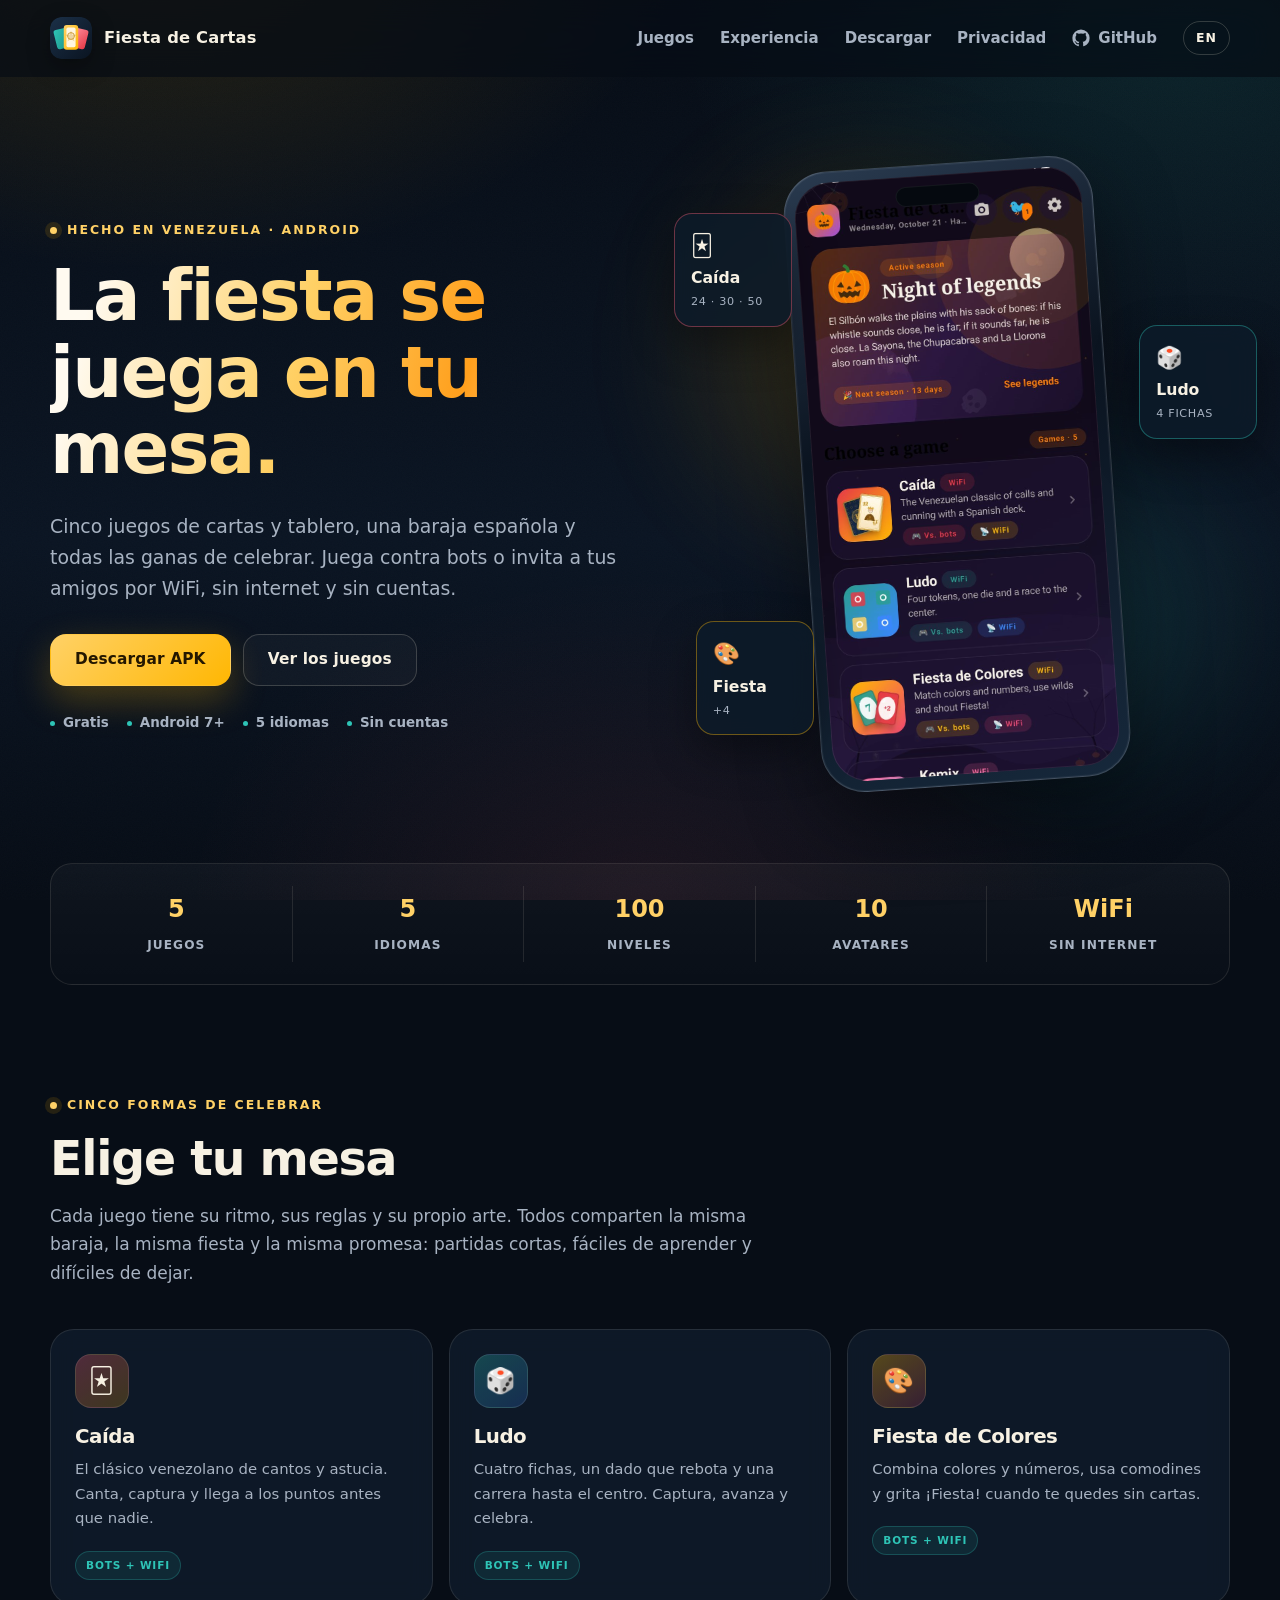
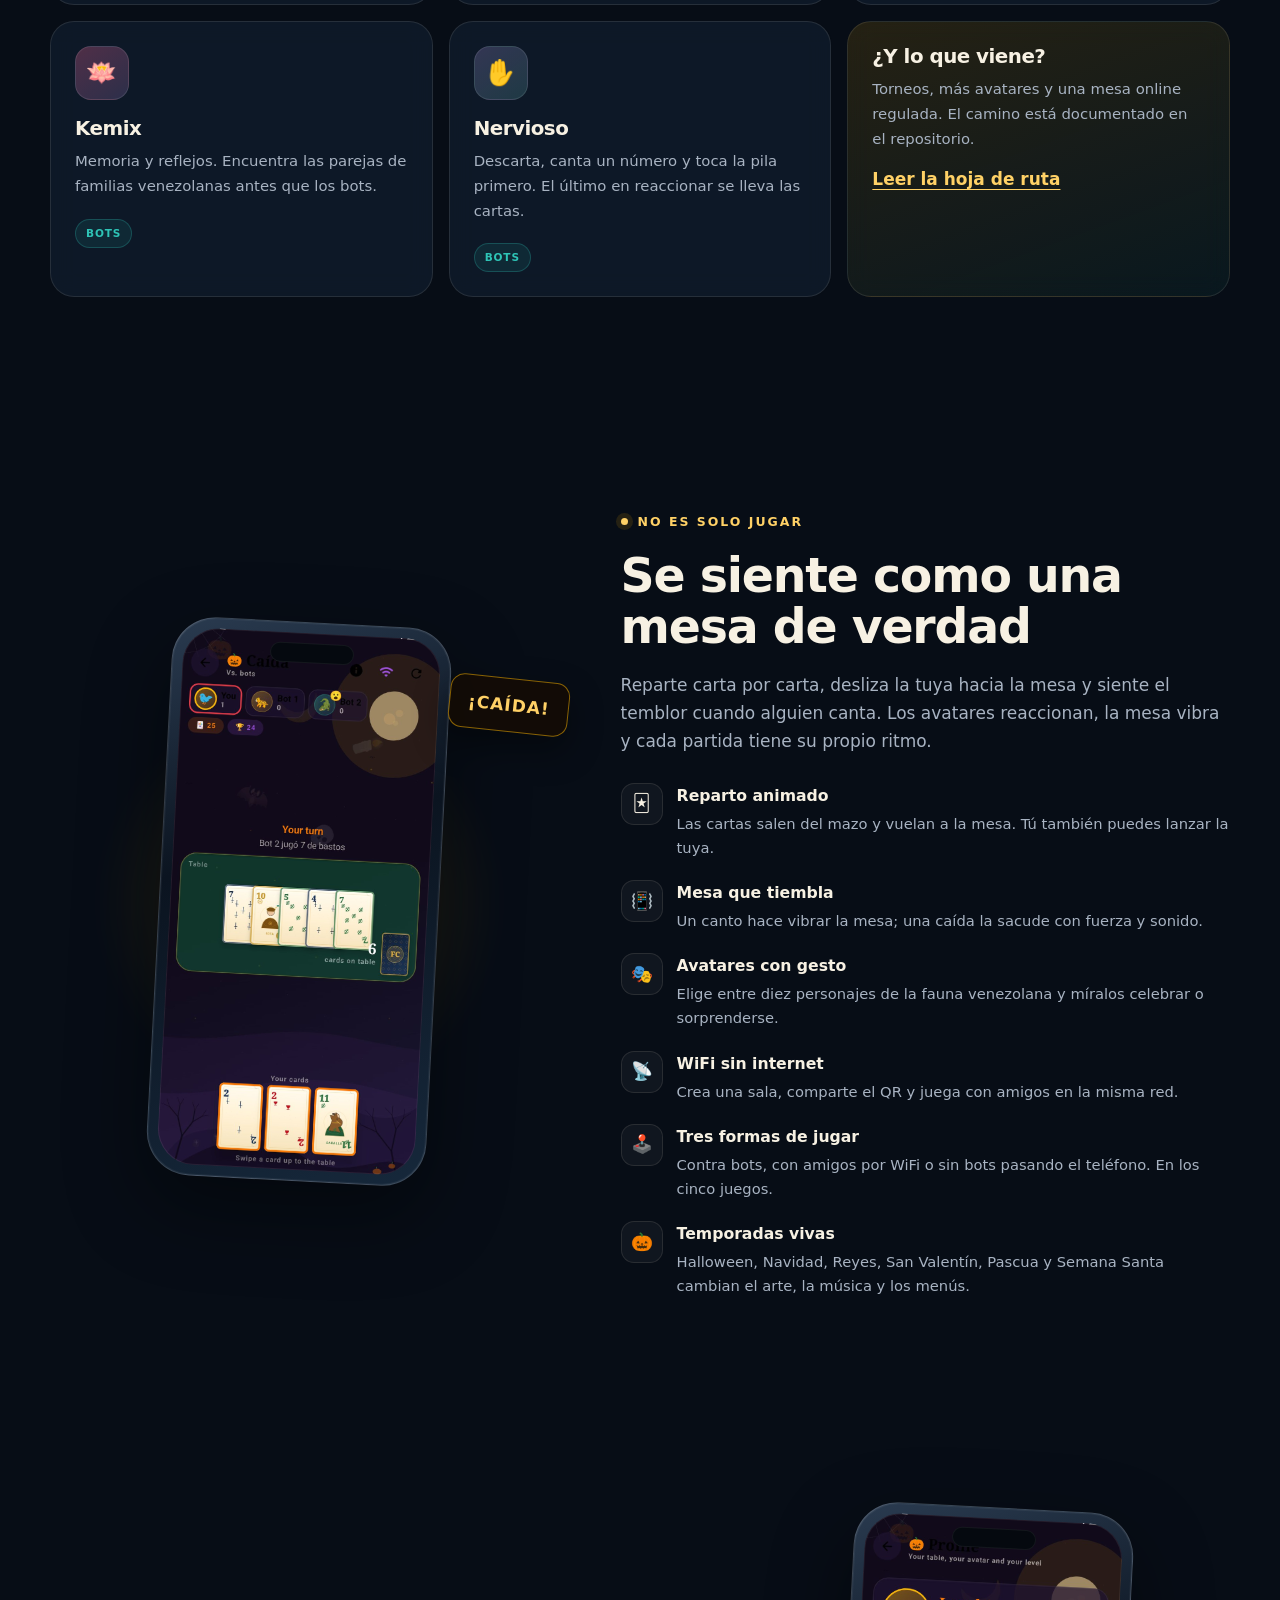
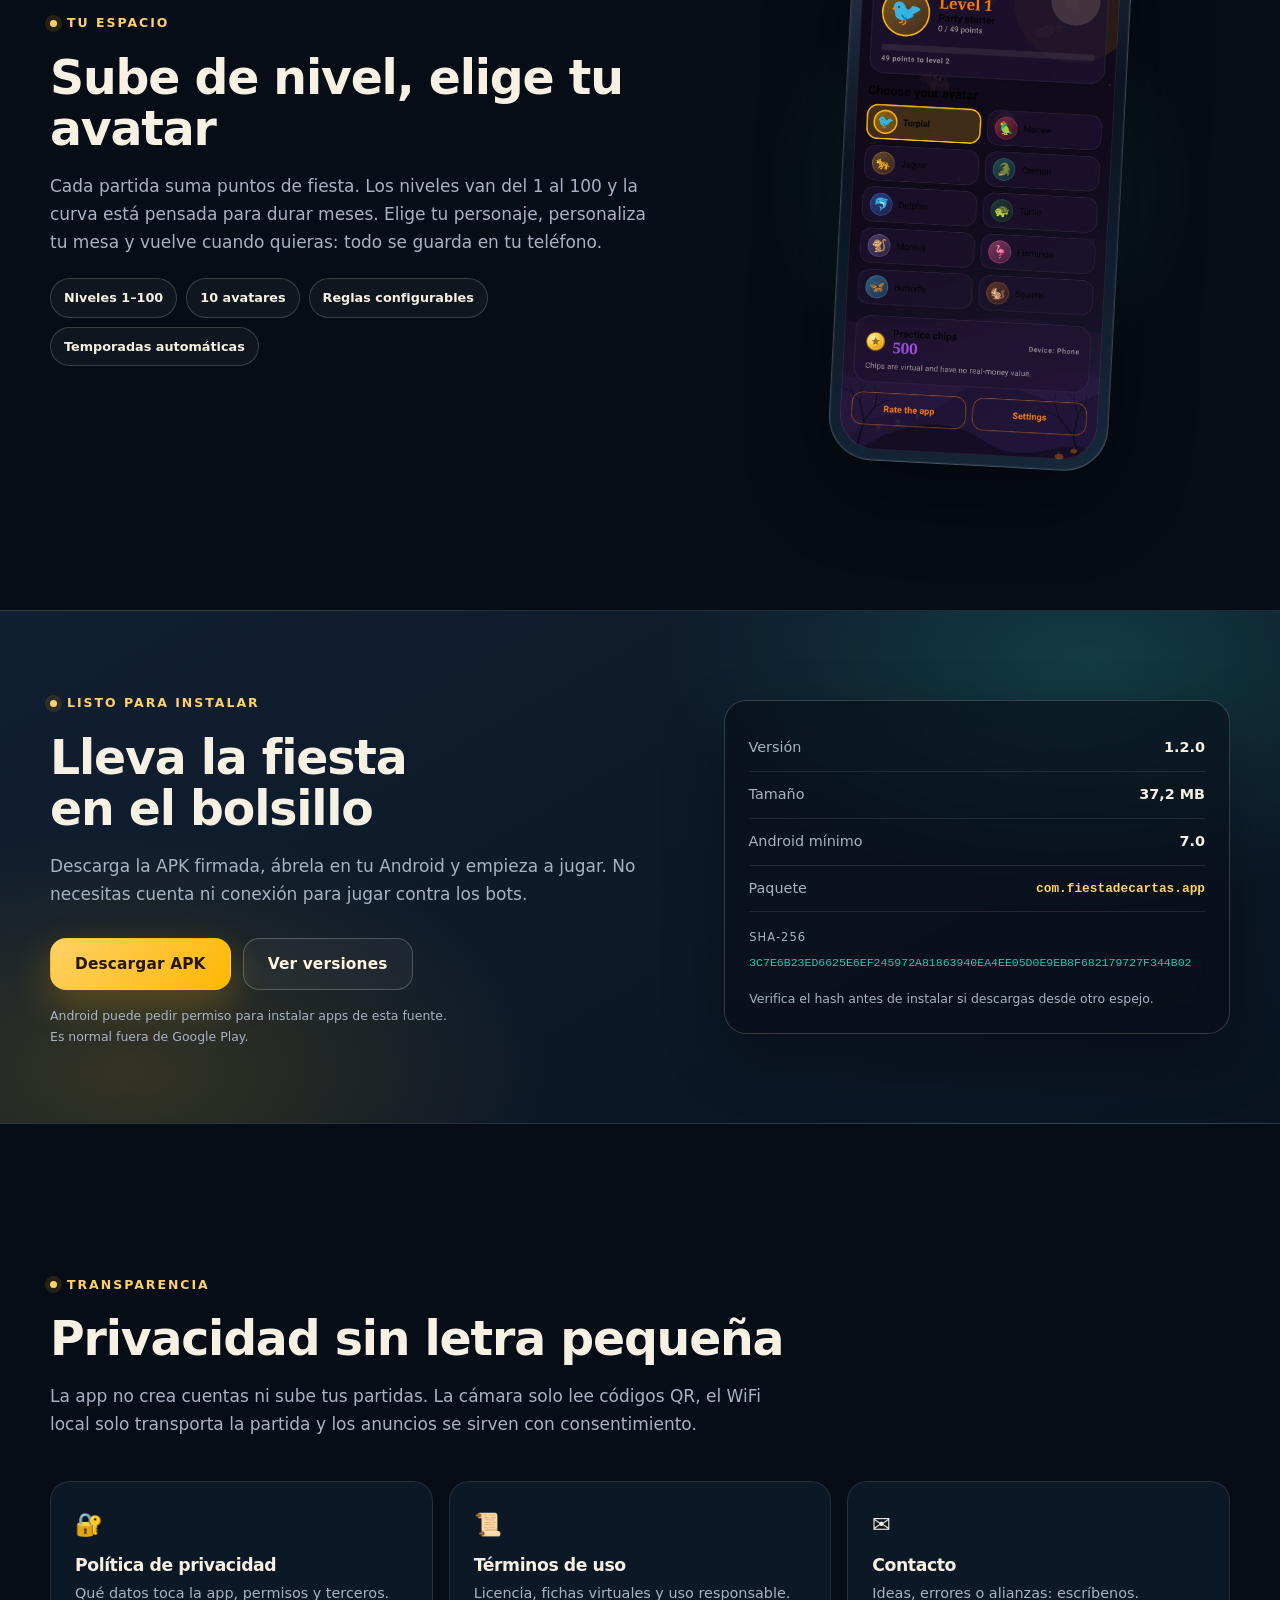
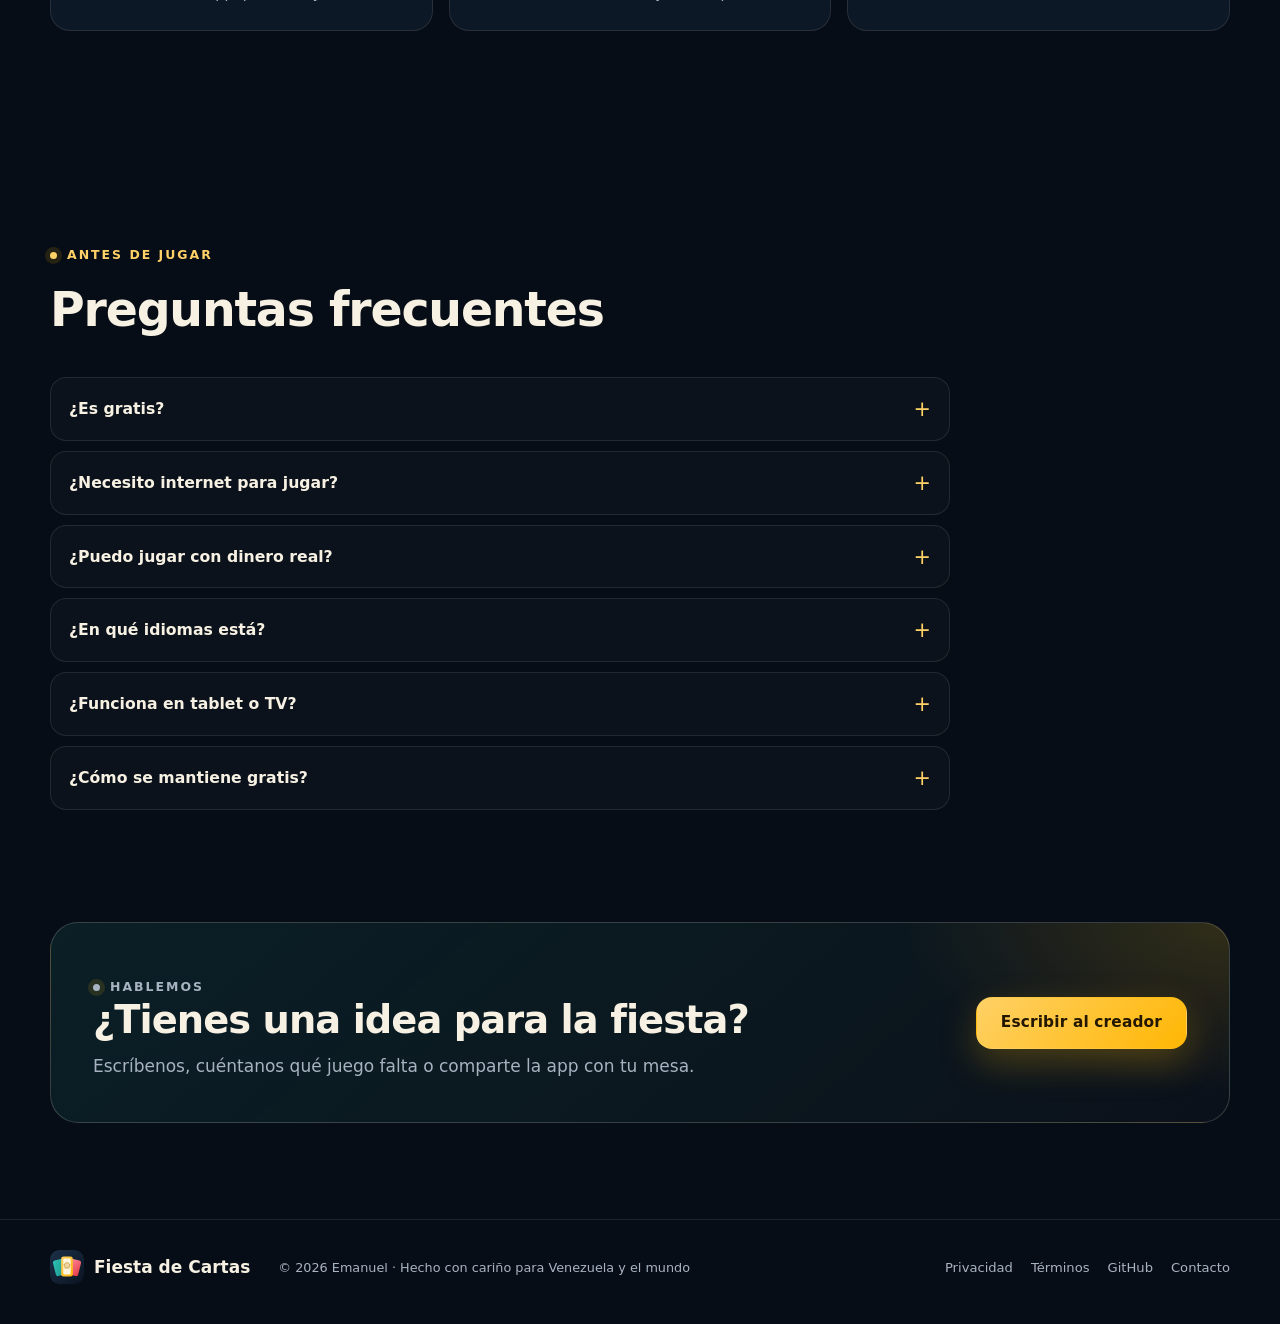
==== site/index.html @ d7dd7d2c "fix: load every sound effect and finalize 1.2.0 hash" ====
<!DOCTYPE html>
<html lang="es">
<head>
  <meta charset="utf-8" />
  <meta name="viewport" content="width=device-width, initial-scale=1" />
  <title>Fiesta de Cartas — Juegos de cartas venezolanos para Android</title>
  <meta name="description" content="Caída, Ludo, Fiesta de Colores, Kemix y Nervioso. Una app Android gratuita con baraja española, 5 idiomas, multijugador por WiFi y temporadas venezolanas." />
  <meta name="theme-color" content="#070d16" />
  <link rel="canonical" href="https://emanuelindustri-source.github.io/fiesta-de-cartas/" />
  <link rel="icon" href="./assets/favicon.svg" type="image/svg+xml" />
  <link rel="apple-touch-icon" href="./assets/apple-touch-icon.png" />
  <link rel="stylesheet" href="./styles.css" />
  <meta property="og:type" content="website" />
  <meta property="og:title" content="Fiesta de Cartas — la fiesta se juega en tu mesa" />
  <meta property="og:description" content="Cinco juegos, una baraja y todas las ganas de celebrar. Descarga la app Android gratis." />
  <meta property="og:url" content="https://emanuelindustri-source.github.io/fiesta-de-cartas/" />
  <meta property="og:image" content="https://emanuelindustri-source.github.io/fiesta-de-cartas/assets/og.png" />
  <meta name="twitter:card" content="summary_large_image" />
  <meta name="twitter:title" content="Fiesta de Cartas" />
  <meta name="twitter:description" content="Caída, Ludo, Fiesta de Colores, Kemix y Nervioso. Gratis para Android." />
  <meta name="twitter:image" content="https://emanuelindustri-source.github.io/fiesta-de-cartas/assets/og.png" />
  <script type="application/ld+json">
  {
    "@context": "https://schema.org",
    "@type": "SoftwareApplication",
    "name": "Fiesta de Cartas",
    "applicationCategory": "GameApplication",
    "operatingSystem": "Android 7.0+",
    "softwareVersion": "1.1.0",
    "inLanguage": ["es", "en", "pt", "it", "zh"],
    "description": "Juegos de cartas y tablero con baraja española, arte original y multijugador por WiFi local.",
    "offers": { "@type": "Offer", "price": "0", "priceCurrency": "USD" },
    "author": { "@type": "Person", "name": "Emanuel", "email": "emanuel.industri@gmail.com" },
    "downloadUrl": "https://github.com/emanuelindustri-source/fiesta-de-cartas/releases/latest/download/app-release.apk"
  }
  </script>
</head>
<body>
  <a class="skip-link" href="#main" data-i18n="skip">Saltar al contenido</a>

  <header class="site-header" id="top">
    <div class="wrap header-inner">
      <a class="brand" href="./" aria-label="Fiesta de Cartas">
        <img src="./assets/logo.svg" alt="" width="42" height="42" />
        <span>Fiesta de Cartas</span>
      </a>
      <button class="nav-toggle" type="button" aria-expanded="false" aria-controls="site-nav" aria-label="Abrir menú">
        <span></span><span></span><span></span>
      </button>
      <nav class="site-nav" id="site-nav" aria-label="Principal">
        <a href="#juegos" data-i18n="navGames">Juegos</a>
        <a href="#experiencia" data-i18n="navExperience">Experiencia</a>
        <a href="#descargar" data-i18n="navDownload">Descargar</a>
        <a href="./privacy.html" data-i18n="navPrivacy">Privacidad</a>
        <a class="nav-github" href="https://github.com/emanuelindustri-source/fiesta-de-cartas" rel="noopener" target="_blank">
          <svg viewBox="0 0 24 24" aria-hidden="true"><path fill="currentColor" d="M12 .5A11.5 11.5 0 0 0 .5 12a11.5 11.5 0 0 0 7.86 10.92c.58.1.79-.25.79-.55v-2.15c-3.2.7-3.88-1.36-3.88-1.36-.53-1.33-1.28-1.69-1.28-1.69-1.04-.71.08-.7.08-.7 1.15.08 1.76 1.18 1.76 1.18 1.03 1.76 2.69 1.25 3.35.96.1-.74.4-1.25.72-1.54-2.55-.29-5.24-1.28-5.24-5.69 0-1.26.45-2.28 1.18-3.09-.12-.29-.51-1.46.11-3.05 0 0 .97-.31 3.17 1.18a11 11 0 0 1 5.77 0c2.2-1.49 3.17-1.18 3.17-1.18.62 1.59.23 2.76.11 3.05.74.81 1.18 1.83 1.18 3.09 0 4.42-2.7 5.39-5.26 5.68.41.36.78 1.06.78 2.14v3.17c0 .3.2.66.8.55A11.5 11.5 0 0 0 23.5 12 11.5 11.5 0 0 0 12 .5Z"/></svg>
          GitHub
        </a>
        <button class="lang-toggle" type="button" aria-label="Cambiar idioma a inglés">EN</button>
      </nav>
    </div>
  </header>

  <main id="main">
    <section class="hero">
      <div class="wrap hero-grid">
        <div class="hero-copy reveal">
          <p class="eyebrow"><span class="dot"></span><span data-i18n="heroEyebrow">Hecho en Venezuela · Android</span></p>
          <h1 data-i18n="heroTitle">La fiesta se juega en tu mesa.</h1>
          <p class="lead" data-i18n="heroLead">Cinco juegos de cartas y tablero, una baraja española y todas las ganas de celebrar. Juega contra bots o invita a tus amigos por WiFi, sin internet y sin cuentas.</p>
          <div class="hero-actions">
            <a class="btn btn-primary" href="https://github.com/emanuelindustri-source/fiesta-de-cartas/releases/latest/download/app-release.apk" data-i18n="downloadApk">Descargar APK</a>
            <a class="btn btn-ghost" href="#juegos" data-i18n="seeGames">Ver los juegos</a>
          </div>
          <ul class="hero-meta">
            <li data-i18n="metaFree">Gratis</li>
            <li data-i18n="metaAndroid">Android 7+</li>
            <li data-i18n="metaLangs">5 idiomas</li>
            <li data-i18n="metaNoAccount">Sin cuentas</li>
          </ul>
        </div>

        <div class="hero-art reveal" aria-hidden="true">
          <div class="glow glow-gold"></div>
          <div class="glow glow-teal"></div>
          <div class="phone">
            <div class="phone-notch"></div>
            <img src="./assets/screens/home.jpg" alt="" width="760" height="1583" loading="eager" />
          </div>
          <div class="float-card card-caida">
            <span class="suit">🃏</span>
            <strong>Caída</strong>
            <small>24 · 30 · 50</small>
          </div>
          <div class="float-card card-ludo">
            <span class="die">🎲</span>
            <strong>Ludo</strong>
            <small>4 fichas</small>
          </div>
          <div class="float-card card-fiesta">
            <span class="suit">🎨</span>
            <strong>Fiesta</strong>
            <small>+4</small>
          </div>
        </div>
      </div>
    </section>

    <section class="stats wrap" aria-label="Datos rápidos">
      <div><strong>5</strong><span data-i18n="statGames">juegos</span></div>
      <div><strong>5</strong><span data-i18n="statLangs">idiomas</span></div>
      <div><strong>100</strong><span data-i18n="statLevels">niveles</span></div>
      <div><strong>10</strong><span data-i18n="statAvatars">avatares</span></div>
      <div><strong>WiFi</strong><span data-i18n="statLan">sin internet</span></div>
    </section>

    <section class="section wrap" id="juegos">
      <div class="section-head reveal">
        <p class="eyebrow"><span class="dot"></span><span data-i18n="gamesEyebrow">Cinco formas de celebrar</span></p>
        <h2 data-i18n="gamesTitle">Elige tu mesa</h2>
        <p class="section-lead" data-i18n="gamesLead">Cada juego tiene su ritmo, sus reglas y su propio arte. Todos comparten la misma baraja, la misma fiesta y la misma promesa: partidas cortas, fáciles de aprender y difíciles de dejar.</p>
      </div>
      <div class="games-grid">
        <article class="game-card reveal">
          <div class="game-icon icon-caida">🃏</div>
          <h3>Caída</h3>
          <p data-i18n="gameCaida">El clásico venezolano de cantos y astucia. Canta, captura y llega a los puntos antes que nadie.</p>
          <span class="tag" data-i18n="tagBotsWifi">Bots + WiFi</span>
        </article>
        <article class="game-card reveal">
          <div class="game-icon icon-ludo">🎲</div>
          <h3>Ludo</h3>
          <p data-i18n="gameLudo">Cuatro fichas, un dado que rebota y una carrera hasta el centro. Captura, avanza y celebra.</p>
          <span class="tag" data-i18n="tagBotsWifi">Bots + WiFi</span>
        </article>
        <article class="game-card reveal">
          <div class="game-icon icon-fiesta">🎨</div>
          <h3>Fiesta de Colores</h3>
          <p data-i18n="gameFiesta">Combina colores y números, usa comodines y grita ¡Fiesta! cuando te quedes sin cartas.</p>
          <span class="tag" data-i18n="tagBotsWifi">Bots + WiFi</span>
        </article>
        <article class="game-card reveal">
          <div class="game-icon icon-kemix">🪷</div>
          <h3>Kemix</h3>
          <p data-i18n="gameKemix">Memoria y reflejos. Encuentra las parejas de familias venezolanas antes que los bots.</p>
          <span class="tag" data-i18n="tagBots">Bots</span>
        </article>
        <article class="game-card reveal">
          <div class="game-icon icon-nervioso">✋</div>
          <h3>Nervioso</h3>
          <p data-i18n="gameNervioso">Descarta, canta un número y toca la pila primero. El último en reaccionar se lleva las cartas.</p>
          <span class="tag" data-i18n="tagBots">Bots</span>
        </article>
        <article class="game-card game-card-cta reveal">
          <h3 data-i18n="moreSoon">¿Y lo que viene?</h3>
          <p data-i18n="moreSoonText">Torneos, más avatares y una mesa online regulada. El camino está documentado en el repositorio.</p>
          <a class="text-link" href="https://github.com/emanuelindustri-source/fiesta-de-cartas/blob/main/docs/ONLINE_ROADMAP.md" rel="noopener" target="_blank" data-i18n="readRoadmap">Leer la hoja de ruta</a>
        </article>
      </div>
    </section>

    <section class="section wrap experience" id="experiencia">
      <div class="experience-art reveal">
        <div class="phone phone-small">
          <div class="phone-notch"></div>
          <img src="./assets/screens/caida.jpg" alt="Mesa de Caída con cartas y avatares" width="760" height="1583" loading="lazy" />
        </div>
        <div class="canto-badge" aria-hidden="true"><span data-i18n="canto">¡CAÍDA!</span></div>
      </div>
      <div class="experience-copy reveal">
        <p class="eyebrow"><span class="dot"></span><span data-i18n="expEyebrow">No es solo jugar</span></p>
        <h2 data-i18n="expTitle">Se siente como una mesa de verdad</h2>
        <p class="section-lead" data-i18n="expLead">Reparte carta por carta, desliza la tuya hacia la mesa y siente el temblor cuando alguien canta. Los avatares reaccionan, la mesa vibra y cada partida tiene su propio ritmo.</p>
        <ul class="feature-list">
          <li><span>🃏</span><div><strong data-i18n="featDeal">Reparto animado</strong><p data-i18n="featDealText">Las cartas salen del mazo y vuelan a la mesa. Tú también puedes lanzar la tuya.</p></div></li>
          <li><span>📳</span><div><strong data-i18n="featShake">Mesa que tiembla</strong><p data-i18n="featShakeText">Un canto hace vibrar la mesa; una caída la sacude con fuerza y sonido.</p></div></li>
          <li><span>🎭</span><div><strong data-i18n="featAvatars">Avatares con gesto</strong><p data-i18n="featAvatarsText">Elige entre diez personajes de la fauna venezolana y míralos celebrar o sorprenderse.</p></div></li>
          <li><span>📡</span><div><strong data-i18n="featWifi">WiFi sin internet</strong><p data-i18n="featWifiText">Crea una sala, comparte el QR y juega con amigos en la misma red.</p></div></li>
          <li><span>🕹️</span><div><strong data-i18n="featModes">Tres formas de jugar</strong><p data-i18n="featModesText">Contra bots, con amigos por WiFi o sin bots pasando el teléfono. En los cinco juegos.</p></div></li>
          <li><span>🎃</span><div><strong data-i18n="featSeasons">Temporadas vivas</strong><p data-i18n="featSeasonsText">Halloween, Navidad, Reyes, San Valentín, Pascua y Semana Santa cambian el arte, la música y los menús.</p></div></li>
        </ul>
      </div>
    </section>

    <section class="section wrap" id="perfil">
      <div class="split">
        <div class="split-copy reveal">
          <p class="eyebrow"><span class="dot"></span><span data-i18n="profileEyebrow">Tu espacio</span></p>
          <h2 data-i18n="profileTitle">Sube de nivel, elige tu avatar</h2>
          <p class="section-lead" data-i18n="profileLead">Cada partida suma puntos de fiesta. Los niveles van del 1 al 100 y la curva está pensada para durar meses. Elige tu personaje, personaliza tu mesa y vuelve cuando quieras: todo se guarda en tu teléfono.</p>
          <div class="chips">
            <span class="chip" data-i18n="chipLevels">Niveles 1–100</span>
            <span class="chip" data-i18n="chipAvatars">10 avatares</span>
            <span class="chip" data-i18n="chipRules">Reglas configurables</span>
            <span class="chip" data-i18n="chipSeasons">Temporadas automáticas</span>
          </div>
        </div>
        <div class="split-art reveal">
          <div class="phone phone-small">
            <div class="phone-notch"></div>
            <img src="./assets/screens/profile.jpg" alt="Perfil con nivel y avatares" width="760" height="1583" loading="lazy" />
          </div>
        </div>
      </div>
    </section>

    <section class="download" id="descargar">
      <div class="wrap download-inner reveal">
        <div>
          <p class="eyebrow eyebrow-light"><span class="dot"></span><span data-i18n="downloadEyebrow">Listo para instalar</span></p>
          <h2 data-i18n="downloadTitle">Lleva la fiesta en el bolsillo</h2>
          <p class="section-lead" data-i18n="downloadLead">Descarga la APK firmada, ábrela en tu Android y empieza a jugar. No necesitas cuenta ni conexión para jugar contra los bots.</p>
          <div class="download-actions">
            <a class="btn btn-primary" href="https://github.com/emanuelindustri-source/fiesta-de-cartas/releases/latest/download/app-release.apk" data-i18n="downloadApk">Descargar APK</a>
            <a class="btn btn-ghost-light" href="https://github.com/emanuelindustri-source/fiesta-de-cartas/releases" rel="noopener" target="_blank" data-i18n="allReleases">Ver versiones</a>
          </div>
          <p class="fineprint" data-i18n="installNote">Android puede pedir permiso para instalar apps de esta fuente. Es normal fuera de Google Play.</p>
        </div>
        <div class="download-card">
          <div class="download-row"><span data-i18n="version">Versión</span><strong>1.2.0</strong></div>
          <div class="download-row"><span data-i18n="size">Tamaño</span><strong>37,2 MB</strong></div>
          <div class="download-row"><span data-i18n="minAndroid">Android mínimo</span><strong>7.0</strong></div>
          <div class="download-row"><span data-i18n="package">Paquete</span><code>com.fiestadecartas.app</code></div>
          <div class="hash">
            <span>SHA-256</span>
            <code>3C7E6B23ED6625E6EF245972A81863940EA4EE05D0E9EB8F682179727F344B02</code>
          </div>
          <p class="fineprint" data-i18n="verifyNote">Verifica el hash antes de instalar si descargas desde otro espejo.</p>
        </div>
      </div>
    </section>

    <section class="section wrap" id="privacidad">
      <div class="section-head reveal">
        <p class="eyebrow"><span class="dot"></span><span data-i18n="privacyEyebrow">Transparencia</span></p>
        <h2 data-i18n="privacyTitle">Privacidad sin letra pequeña</h2>
        <p class="section-lead" data-i18n="privacyLead">La app no crea cuentas ni sube tus partidas. La cámara solo lee códigos QR, el WiFi local solo transporta la partida y los anuncios se sirven con consentimiento.</p>
      </div>
      <div class="privacy-grid">
        <a class="privacy-card reveal" href="./privacy.html"><span>🔐</span><h3 data-i18n="privacyPolicy">Política de privacidad</h3><p data-i18n="privacyPolicyText">Qué datos toca la app, permisos y terceros.</p></a>
        <a class="privacy-card reveal" href="./terms.html"><span>📜</span><h3 data-i18n="terms">Términos de uso</h3><p data-i18n="termsText">Licencia, fichas virtuales y uso responsable.</p></a>
        <a class="privacy-card reveal" href="mailto:emanuel.industri@gmail.com"><span>✉️</span><h3 data-i18n="contact">Contacto</h3><p data-i18n="contactText">Ideas, errores o alianzas: escríbenos.</p></a>
      </div>
    </section>

    <section class="section wrap faq">
      <div class="section-head reveal">
        <p class="eyebrow"><span class="dot"></span><span data-i18n="faqEyebrow">Antes de jugar</span></p>
        <h2 data-i18n="faqTitle">Preguntas frecuentes</h2>
      </div>
      <div class="faq-list reveal">
        <details>
          <summary data-i18n="faq1q">¿Es gratis?</summary>
          <p data-i18n="faq1a">Sí. La app es gratuita e incluye anuncios. No hay compras obligatorias ni suscripciones.</p>
        </details>
        <details>
          <summary data-i18n="faq2q">¿Necesito internet para jugar?</summary>
          <p data-i18n="faq2a">No. Los bots funcionan sin conexión. El modo con amigos usa WiFi local: ambos teléfonos deben estar en la misma red o en el punto de acceso del anfitrión.</p>
        </details>
        <details>
          <summary data-i18n="faq3q">¿Puedo jugar con dinero real?</summary>
          <p data-i18n="faq3a">No. Las fichas son de práctica y no tienen valor monetario. Cualquier modo con dinero real requeriría licencia, verificación de edad y cumplimiento legal; está documentado como trabajo futuro, no está activo.</p>
        </details>
        <details>
          <summary data-i18n="faq4q">¿En qué idiomas está?</summary>
          <p data-i18n="faq4a">Español, inglés, portugués, italiano y chino. Detecta el idioma del teléfono y puedes cambiarlo en Ajustes.</p>
        </details>
        <details>
          <summary data-i18n="faq5q">¿Funciona en tablet o TV?</summary>
          <p data-i18n="faq5a">Sí. La interfaz se adapta a teléfonos, tablets, dispositivos de doble pantalla y televisores; en TV puedes navegar con el mando.</p>
        </details>
        <details>
          <summary data-i18n="faq6q">¿Cómo se mantiene gratis?</summary>
          <p data-i18n="faq6a">Con anuncios y, si el usuario lo acepta, compartiendo una parte del internet sin usar con Honeygain mientras juega. Es opcional, se puede desactivar y la app funciona igual sin ello.</p>
        </details>
      </div>
    </section>

    <section class="contact-strip">
      <div class="wrap contact-inner reveal">
        <div>
          <p class="eyebrow eyebrow-light"><span class="dot"></span><span data-i18n="contactEyebrow">Hablemos</span></p>
          <h2 data-i18n="contactTitle">¿Tienes una idea para la fiesta?</h2>
          <p data-i18n="contactLead">Escríbenos, cuéntanos qué juego falta o comparte la app con tu mesa.</p>
        </div>
        <a class="btn btn-primary" href="mailto:emanuel.industri@gmail.com" data-i18n="writeUs">Escribir al creador</a>
      </div>
    </section>
  </main>

  <footer class="site-footer">
    <div class="wrap footer-inner">
      <div class="footer-brand">
        <img src="./assets/logo.svg" alt="" width="34" height="34" />
        <span>Fiesta de Cartas</span>
      </div>
      <p class="footer-copy">© <span id="year">2026</span> Emanuel · <span data-i18n="footerMade">Hecho con cariño para Venezuela y el mundo</span></p>
      <nav aria-label="Footer">
        <a href="./privacy.html" data-i18n="navPrivacy">Privacidad</a>
        <a href="./terms.html" data-i18n="terms">Términos</a>
        <a href="https://github.com/emanuelindustri-source/fiesta-de-cartas" rel="noopener" target="_blank">GitHub</a>
        <a href="mailto:emanuel.industri@gmail.com" data-i18n="contact">Contacto</a>
      </nav>
    </div>
  </footer>

  <script src="./app.js" defer></script>
</body>
</html>
---- site/styles.css ----
:root {
  --bg: #070d16;
  --bg-2: #0b1523;
  --surface: rgba(17, 30, 46, 0.72);
  --surface-solid: #111e2e;
  --line: rgba(255, 246, 226, 0.10);
  --line-strong: rgba(255, 246, 226, 0.18);
  --text: #f7f1e3;
  --muted: #a8b3c2;
  --gold: #ffb703;
  --gold-soft: #ffd166;
  --teal: #2ec4b6;
  --coral: #ff5d73;
  --violet: #8e7dbe;
  --cream: #fff6e2;
  --radius: 24px;
  --shadow: 0 30px 80px rgba(0, 0, 0, 0.42);
  --wrap: 1180px;
  color-scheme: dark;
}

* { box-sizing: border-box; }
html { scroll-behavior: smooth; scroll-padding-top: 96px; }
body {
  margin: 0;
  background: var(--bg);
  color: var(--text);
  font-family: "Segoe UI Variable Text", "Segoe UI", system-ui, -apple-system, BlinkMacSystemFont, sans-serif;
  font-size: 17px;
  line-height: 1.65;
  -webkit-font-smoothing: antialiased;
  overflow-x: hidden;
}
body::before {
  content: "";
  position: fixed;
  inset: 0;
  pointer-events: none;
  z-index: -2;
  background:
    radial-gradient(900px 600px at 12% -10%, rgba(255, 183, 3, 0.14), transparent 60%),
    radial-gradient(800px 540px at 92% 4%, rgba(46, 196, 182, 0.12), transparent 62%),
    radial-gradient(700px 500px at 50% 100%, rgba(255, 93, 115, 0.08), transparent 65%),
    linear-gradient(180deg, var(--bg), var(--bg-2) 60%, var(--bg));
}
body::after {
  content: "";
  position: fixed;
  inset: 0;
  pointer-events: none;
  z-index: -1;
  opacity: 0.035;
  background-image: url("data:image/svg+xml,%3Csvg xmlns='http://www.w3.org/2000/svg' width='140' height='140'%3E%3Cfilter id='n'%3E%3CfeTurbulence type='fractalNoise' baseFrequency='.8' numOctaves='2'/%3E%3C/filter%3E%3Crect width='140' height='140' filter='url(%23n)' opacity='.55'/%3E%3C/svg%3E");
}

img { max-width: 100%; display: block; }
a { color: inherit; }
button { font: inherit; }
::selection { background: rgba(255, 183, 3, 0.28); color: #fff; }

.wrap { width: min(var(--wrap), calc(100% - 40px)); margin-inline: auto; }
.skip-link {
  position: fixed; top: 12px; left: 12px; z-index: 100;
  transform: translateY(-160%);
  padding: 10px 16px; border-radius: 999px;
  background: var(--gold); color: #101010; font-weight: 700; text-decoration: none;
}
.skip-link:focus { transform: none; }

.site-header {
  position: sticky; top: 0; z-index: 50;
  backdrop-filter: blur(18px) saturate(130%);
  background: rgba(7, 13, 22, 0.72);
  border-bottom: 1px solid transparent;
  transition: border-color 0.25s ease, background 0.25s ease;
}
.site-header.scrolled { border-bottom-color: var(--line); background: rgba(7, 13, 22, 0.9); }
.header-inner { display: flex; align-items: center; gap: 28px; min-height: 76px; }
.brand {
  display: inline-flex; align-items: center; gap: 12px;
  text-decoration: none; font-weight: 800; letter-spacing: 0.01em; font-size: 1.02rem;
}
.brand img { border-radius: 12px; box-shadow: 0 8px 22px rgba(0, 0, 0, 0.35); }
.site-nav { margin-left: auto; display: flex; align-items: center; gap: 26px; }
.site-nav a {
  text-decoration: none; color: var(--muted); font-size: 0.94rem; font-weight: 600;
  transition: color 0.2s ease;
}
.site-nav a:hover, .site-nav a:focus-visible { color: var(--text); }
.nav-github { display: inline-flex; align-items: center; gap: 8px; }
.nav-github svg { width: 18px; height: 18px; }
.lang-toggle {
  border: 1px solid var(--line-strong); background: transparent; color: var(--text);
  border-radius: 999px; padding: 6px 12px; font-size: 0.78rem; font-weight: 800;
  letter-spacing: 0.08em; cursor: pointer; transition: background 0.2s ease, border-color 0.2s ease;
}
.lang-toggle:hover { background: rgba(255, 255, 255, 0.06); border-color: rgba(255, 255, 255, 0.3); }
.nav-toggle {
  display: none; margin-left: auto; width: 44px; height: 40px;
  background: transparent; border: 1px solid var(--line); border-radius: 12px; cursor: pointer;
  padding: 10px;
}
.nav-toggle span { display: block; height: 2px; background: var(--text); margin: 4px 0; border-radius: 2px; }

.hero { padding: 86px 0 34px; }
.hero-grid {
  display: grid; grid-template-columns: 1.03fr 0.97fr;
  gap: 56px; align-items: center;
}
.eyebrow {
  display: inline-flex; align-items: center; gap: 10px; margin: 0 0 18px;
  color: var(--gold-soft); font-size: 0.78rem; font-weight: 800;
  letter-spacing: 0.16em; text-transform: uppercase;
}
.eyebrow-light { color: var(--gold-soft); }
.dot {
  width: 7px; height: 7px; border-radius: 50%; background: currentColor;
  box-shadow: 0 0 0 5px rgba(255, 183, 3, 0.12);
}
h1, h2, h3 { margin: 0; line-height: 1.08; letter-spacing: -0.025em; }
h1 {
  font-size: clamp(2.7rem, 5.5vw, 4.9rem);
  font-weight: 850;
  background: linear-gradient(105deg, #fffaf0 8%, var(--gold-soft) 42%, #ff9f1c 70%, #fffaf0 100%);
  -webkit-background-clip: text; background-clip: text; color: transparent;
  max-width: 12ch;
}
h2 { font-size: clamp(2rem, 3.7vw, 3.35rem); font-weight: 820; }
h3 { font-size: 1.24rem; font-weight: 780; }
.lead { color: var(--muted); font-size: clamp(1.02rem, 1.6vw, 1.18rem); margin: 24px 0 0; max-width: 56ch; }
.hero-actions, .download-actions { display: flex; flex-wrap: wrap; gap: 12px; margin-top: 30px; }
.btn {
  display: inline-flex; align-items: center; justify-content: center; gap: 10px;
  min-height: 52px; padding: 0 24px; border-radius: 16px;
  font-weight: 800; font-size: 0.96rem; text-decoration: none; letter-spacing: 0.01em;
  border: 1px solid transparent; cursor: pointer;
  transition: transform 0.18s ease, box-shadow 0.18s ease, background 0.18s ease, border-color 0.18s ease;
}
.btn:hover { transform: translateY(-2px); }
.btn-primary {
  background: linear-gradient(135deg, var(--gold-soft), var(--gold));
  color: #241700; box-shadow: 0 14px 36px rgba(255, 183, 3, 0.25);
}
.btn-primary:hover { box-shadow: 0 18px 44px rgba(255, 183, 3, 0.34); }
.btn-ghost { border-color: var(--line-strong); color: var(--text); background: rgba(255, 255, 255, 0.03); }
.btn-ghost:hover { background: rgba(255, 255, 255, 0.07); }
.btn-ghost-light { border-color: rgba(255, 255, 255, 0.22); color: var(--cream); background: rgba(255, 255, 255, 0.04); }
.hero-meta {
  list-style: none; display: flex; flex-wrap: wrap; gap: 8px 18px; padding: 0; margin: 26px 0 0;
  color: var(--muted); font-size: 0.84rem; font-weight: 600;
}
.hero-meta li { display: inline-flex; align-items: center; gap: 8px; }
.hero-meta li::before { content: ""; width: 5px; height: 5px; border-radius: 50%; background: var(--teal); }

.hero-art { position: relative; min-height: 620px; display: grid; place-items: center; }
.glow { position: absolute; border-radius: 50%; filter: blur(70px); opacity: 0.45; }
.glow-gold { width: 320px; height: 320px; background: rgba(255, 183, 3, 0.35); top: 4%; left: 4%; }
.glow-teal { width: 280px; height: 280px; background: rgba(46, 196, 182, 0.3); bottom: 4%; right: 2%; }
.phone {
  position: relative; z-index: 2;
  width: min(310px, 72%); border-radius: 44px; padding: 10px;
  background: linear-gradient(160deg, #2a3b50, #0b1420 40%, #16283b);
  border: 1px solid rgba(255, 255, 255, 0.16);
  box-shadow: var(--shadow), inset 0 0 0 1px rgba(255, 255, 255, 0.05);
  transform: rotate(-4deg);
}
.phone::after {
  content: ""; position: absolute; inset: 10px; border-radius: 36px;
  box-shadow: inset 0 0 0 1px rgba(255, 255, 255, 0.08);
  pointer-events: none;
}
.phone img { border-radius: 36px; width: 100%; height: auto; }
.phone-notch {
  position: absolute; top: 20px; left: 50%; transform: translateX(-50%);
  width: 84px; height: 20px; border-radius: 999px; background: #05090f; z-index: 3;
  border: 1px solid rgba(255, 255, 255, 0.06);
}
.phone-small { width: min(280px, 78%); transform: rotate(3deg); }
.float-card {
  position: absolute; z-index: 3;
  display: grid; gap: 2px; padding: 14px 16px; min-width: 118px;
  border-radius: 18px; border: 1px solid var(--line-strong);
  background: rgba(13, 27, 42, 0.82);
  backdrop-filter: blur(14px);
  box-shadow: 0 18px 44px rgba(0, 0, 0, 0.35);
  animation: floaty 7s ease-in-out infinite;
}
.float-card span { font-size: 1.35rem; }
.float-card strong { font-size: 0.98rem; }
.float-card small { color: var(--muted); font-size: 0.7rem; letter-spacing: 0.06em; text-transform: uppercase; }
.card-caida { top: 8%; left: -2%; border-color: rgba(255, 93, 115, 0.4); animation-delay: -1s; }
.card-ludo { top: 26%; right: -5%; border-color: rgba(46, 196, 182, 0.4); animation-delay: -3s; }
.card-fiesta { bottom: 8%; left: 2%; border-color: rgba(255, 183, 3, 0.4); animation-delay: -5s; }
@keyframes floaty { 0%, 100% { transform: translateY(0); } 50% { transform: translateY(-12px); } }

.stats {
  display: grid; grid-template-columns: repeat(5, 1fr);
  border: 1px solid var(--line); border-radius: 22px;
  background: linear-gradient(180deg, rgba(255, 255, 255, 0.035), rgba(255, 255, 255, 0.012));
  padding: 22px 10px; margin-top: 44px;
}
.stats div { text-align: center; padding: 4px 12px; border-right: 1px solid var(--line); }
.stats div:last-child { border-right: 0; }
.stats strong { display: block; font-size: 1.5rem; color: var(--gold-soft); }
.stats span { color: var(--muted); font-size: 0.76rem; font-weight: 700; letter-spacing: 0.09em; text-transform: uppercase; }

.section { padding: 104px 0; }
.section-head { max-width: 760px; margin-bottom: 42px; }
.section-lead { color: var(--muted); margin: 18px 0 0; max-width: 68ch; }
.games-grid {
  display: grid; grid-template-columns: repeat(3, 1fr); gap: 16px;
}
.game-card {
  position: relative; padding: 24px; border-radius: var(--radius);
  border: 1px solid var(--line); background: var(--surface);
  backdrop-filter: blur(12px);
  transition: transform 0.22s ease, border-color 0.22s ease, background 0.22s ease;
  overflow: hidden;
}
.game-card::before {
  content: ""; position: absolute; inset: 0;
  background: radial-gradient(360px 200px at 100% 0%, rgba(255, 183, 3, 0.08), transparent 70%);
  opacity: 0; transition: opacity 0.25s ease; pointer-events: none;
}
.game-card:hover { transform: translateY(-5px); border-color: var(--line-strong); background: rgba(20, 36, 55, 0.82); }
.game-card:hover::before { opacity: 1; }
.game-icon {
  width: 54px; height: 54px; display: grid; place-items: center;
  border-radius: 16px; font-size: 1.55rem; margin-bottom: 18px;
  border: 1px solid rgba(255, 255, 255, 0.1);
}
.icon-caida { background: linear-gradient(145deg, rgba(255, 93, 115, 0.28), rgba(255, 183, 3, 0.2)); }
.icon-ludo { background: linear-gradient(145deg, rgba(46, 196, 182, 0.28), rgba(58, 134, 255, 0.2)); }
.icon-fiesta { background: linear-gradient(145deg, rgba(255, 183, 3, 0.3), rgba(239, 71, 111, 0.18)); }
.icon-kemix { background: linear-gradient(145deg, rgba(255, 107, 157, 0.28), rgba(142, 125, 190, 0.24)); }
.icon-nervioso { background: linear-gradient(145deg, rgba(142, 125, 190, 0.3), rgba(111, 216, 208, 0.18)); }
.game-card p { color: var(--muted); font-size: 0.93rem; margin: 10px 0 18px; }
.tag {
  display: inline-block; padding: 5px 10px; border-radius: 999px;
  font-size: 0.66rem; font-weight: 800; letter-spacing: 0.08em; text-transform: uppercase;
  color: var(--teal); background: rgba(46, 196, 182, 0.10); border: 1px solid rgba(46, 196, 182, 0.25);
}
.game-card-cta { background: linear-gradient(160deg, rgba(255, 183, 3, 0.12), rgba(46, 196, 182, 0.06)); }
.game-card-cta p { margin-bottom: 14px; }
.text-link { color: var(--gold-soft); font-weight: 700; text-decoration-thickness: 1px; text-underline-offset: 4px; }

.experience { display: grid; grid-template-columns: 0.9fr 1.1fr; gap: 72px; align-items: center; }
.experience-art { position: relative; display: grid; place-items: center; }
.experience-art::before {
  content: ""; position: absolute; inset: 12% 8%; border-radius: 50%;
  background: radial-gradient(circle, rgba(255, 183, 3, 0.18), transparent 68%);
  filter: blur(20px);
}
.canto-badge {
  position: absolute; z-index: 3; top: 10%; right: -4%;
  padding: 12px 18px; border-radius: 14px;
  background: rgba(20, 12, 4, 0.85); border: 1px solid rgba(255, 183, 3, 0.5);
  color: var(--gold-soft); font-weight: 900; letter-spacing: 0.06em;
  transform: rotate(6deg); box-shadow: 0 14px 34px rgba(0, 0, 0, 0.4);
  animation: cantoPulse 3.2s ease-in-out infinite;
}
@keyframes cantoPulse { 0%, 100% { transform: rotate(6deg) scale(1); } 50% { transform: rotate(4deg) scale(1.05); } }
.feature-list { list-style: none; padding: 0; margin: 28px 0 0; display: grid; gap: 20px; }
.feature-list li { display: flex; gap: 14px; align-items: flex-start; }
.feature-list li > span {
  flex: 0 0 auto; width: 42px; height: 42px; display: grid; place-items: center;
  border-radius: 13px; background: rgba(255, 255, 255, 0.04); border: 1px solid var(--line);
  font-size: 1.1rem;
}
.feature-list strong { display: block; font-size: 0.98rem; }
.feature-list p { margin: 3px 0 0; color: var(--muted); font-size: 0.92rem; }

.split { display: grid; grid-template-columns: 1.1fr 0.9fr; gap: 72px; align-items: center; }
.split-art { display: grid; place-items: center; position: relative; }
.split-art::before {
  content: ""; position: absolute; inset: 8%; border-radius: 50%;
  background: radial-gradient(circle, rgba(46, 196, 182, 0.16), transparent 68%);
  filter: blur(20px);
}
.chips { display: flex; flex-wrap: wrap; gap: 9px; margin-top: 22px; }
.chip {
  padding: 8px 13px; border-radius: 999px; font-size: 0.8rem; font-weight: 700;
  color: var(--text); background: rgba(255, 255, 255, 0.04); border: 1px solid var(--line-strong);
}

.download {
  margin: 40px 0;
  background:
    radial-gradient(700px 400px at 85% 10%, rgba(46, 196, 182, 0.2), transparent 60%),
    radial-gradient(700px 400px at 10% 90%, rgba(255, 183, 3, 0.16), transparent 60%),
    linear-gradient(150deg, #101f31, #0a1421);
  border-block: 1px solid var(--line);
}
.download-inner { display: grid; grid-template-columns: 1.1fr 0.9fr; gap: 56px; align-items: center; padding: 76px 0; }
.download h2 { max-width: 12ch; }
.fineprint { color: var(--muted); font-size: 0.78rem; margin: 16px 0 0; max-width: 52ch; }
.download-card {
  padding: 24px; border-radius: 22px; border: 1px solid var(--line-strong);
  background: rgba(7, 13, 22, 0.58); backdrop-filter: blur(14px);
  box-shadow: 0 24px 60px rgba(0, 0, 0, 0.3);
}
.download-row { display: flex; align-items: center; justify-content: space-between; gap: 16px; padding: 11px 0; border-bottom: 1px solid var(--line); font-size: 0.9rem; }
.download-row span { color: var(--muted); }
.download-row strong, .download-row code { font-weight: 700; }
.download-row code { font-size: 0.8rem; color: var(--gold-soft); }
.hash { margin-top: 16px; }
.hash span { display: block; color: var(--muted); font-size: 0.72rem; letter-spacing: 0.09em; text-transform: uppercase; margin-bottom: 7px; }
.hash code { display: block; word-break: break-all; font-size: 0.72rem; line-height: 1.6; color: var(--teal); }

.privacy-grid { display: grid; grid-template-columns: repeat(3, 1fr); gap: 16px; }
.privacy-card {
  display: block; padding: 24px; border-radius: 20px; text-decoration: none;
  border: 1px solid var(--line); background: var(--surface);
  transition: transform 0.2s ease, border-color 0.2s ease;
}
.privacy-card:hover { transform: translateY(-4px); border-color: var(--line-strong); }
.privacy-card span { font-size: 1.4rem; }
.privacy-card h3 { margin-top: 14px; font-size: 1.08rem; }
.privacy-card p { color: var(--muted); font-size: 0.9rem; margin: 7px 0 0; }

.faq-list { display: grid; gap: 10px; max-width: 900px; }
details {
  border: 1px solid var(--line); border-radius: 16px; background: rgba(255, 255, 255, 0.025);
  padding: 0 18px;
}
details[open] { border-color: var(--line-strong); background: rgba(255, 255, 255, 0.04); }
summary {
  cursor: pointer; list-style: none; padding: 18px 30px 18px 0; position: relative;
  font-weight: 700; font-size: 0.98rem;
}
summary::-webkit-details-marker { display: none; }
summary::after {
  content: "+"; position: absolute; right: 0; top: 50%; transform: translateY(-50%);
  color: var(--gold-soft); font-size: 1.3rem; font-weight: 500;
}
details[open] summary::after { content: "−"; }
details p { color: var(--muted); margin: 0 0 18px; font-size: 0.93rem; max-width: 78ch; }

.contact-strip { padding: 8px 0 96px; }
.contact-inner {
  display: flex; align-items: center; justify-content: space-between; gap: 40px;
  padding: 42px; border-radius: 28px;
  border: 1px solid var(--line-strong);
  background:
    radial-gradient(500px 260px at 100% 0%, rgba(255, 183, 3, 0.16), transparent 65%),
    linear-gradient(140deg, rgba(46, 196, 182, 0.10), rgba(255, 255, 255, 0.02));
}
.contact-inner h2 { font-size: clamp(1.6rem, 3vw, 2.4rem); }
.contact-inner p { color: var(--muted); margin: 12px 0 0; max-width: 56ch; }

.site-footer { border-top: 1px solid var(--line); padding: 30px 0 40px; }
.footer-inner { display: flex; flex-wrap: wrap; align-items: center; gap: 18px 28px; }
.footer-brand { display: inline-flex; align-items: center; gap: 10px; font-weight: 800; }
.footer-brand img { border-radius: 9px; }
.footer-copy { color: var(--muted); font-size: 0.8rem; margin: 0; }
.site-footer nav { margin-left: auto; display: flex; flex-wrap: wrap; gap: 18px; }
.site-footer nav a { color: var(--muted); text-decoration: none; font-size: 0.82rem; }
.site-footer nav a:hover { color: var(--text); }

/* Legal pages */
.legal { padding: 70px 0 100px; }
.legal .wrap { max-width: 900px; }
.legal h1 { font-size: clamp(2.2rem, 4vw, 3.2rem); margin-bottom: 10px; }
.legal .updated { color: var(--muted); font-size: 0.82rem; margin-bottom: 34px; }
.legal h2 { font-size: 1.35rem; margin: 34px 0 10px; }
.legal p, .legal li { color: var(--muted); font-size: 0.95rem; }
.legal ul { padding-left: 20px; }
.legal strong { color: var(--text); }
.legal .panel { padding: 26px; border: 1px solid var(--line); border-radius: 20px; background: var(--surface); }
.legal a { color: var(--gold-soft); }
.back-home { display: inline-flex; align-items: center; gap: 8px; margin-bottom: 26px; color: var(--muted); text-decoration: none; font-size: 0.88rem; }
.back-home:hover { color: var(--text); }

.reveal { opacity: 0; transform: translateY(18px); transition: opacity 0.65s ease, transform 0.65s ease; }
.reveal.in { opacity: 1; transform: none; }

@media (max-width: 980px) {
  .hero-grid, .experience, .split, .download-inner { grid-template-columns: 1fr; gap: 44px; }
  .hero { padding-top: 60px; }
  .hero-art { min-height: 540px; }
  .hero-copy { max-width: 720px; }
  .games-grid { grid-template-columns: repeat(2, 1fr); }
  .experience-art { order: 2; }
  .experience-copy { order: 1; }
  .split-art { order: 2; }
  .download h2 { max-width: none; }
}
@media (max-width: 760px) {
  body { font-size: 16px; }
  .wrap { width: min(var(--wrap), calc(100% - 28px)); }
  .nav-toggle { display: block; }
  .site-nav {
    position: absolute; top: 76px; left: 0; right: 0;
    flex-direction: column; align-items: flex-start; gap: 0;
    background: rgba(7, 13, 22, 0.98); border-bottom: 1px solid var(--line);
    padding: 10px 20px 20px; display: none;
  }
  .site-nav.open { display: flex; }
  .site-nav a, .site-nav .lang-toggle { width: 100%; padding: 12px 0; }
  .lang-toggle { width: auto; margin-top: 8px; }
  .stats { grid-template-columns: repeat(2, 1fr); gap: 1px; }
  .stats div { border-right: 0; border-bottom: 1px solid var(--line); }
  .stats div:nth-last-child(-n+1) { border-bottom: 0; }
  .games-grid, .privacy-grid { grid-template-columns: 1fr; }
  .section { padding: 72px 0; }
  .hero-art { min-height: 480px; }
  .float-card { padding: 10px 12px; min-width: 96px; }
  .card-caida { left: -1%; }
  .card-ludo { right: -1%; }
  .contact-inner { flex-direction: column; align-items: flex-start; padding: 30px 24px; }
  .footer-inner { flex-direction: column; align-items: flex-start; }
  .site-footer nav { margin-left: 0; }
}
@media (max-width: 480px) {
  h1 { font-size: 2.5rem; }
  .hero-actions .btn, .download-actions .btn { width: 100%; }
  .hero-art { min-height: 430px; }
  .phone { width: 82%; }
  .float-card { display: none; }
}
@media (prefers-reduced-motion: reduce) {
  html { scroll-behavior: auto; }
  *, *::before, *::after { animation-duration: 0.001ms !important; animation-iteration-count: 1 !important; transition-duration: 0.001ms !important; }
  .reveal { opacity: 1; transform: none; }
}
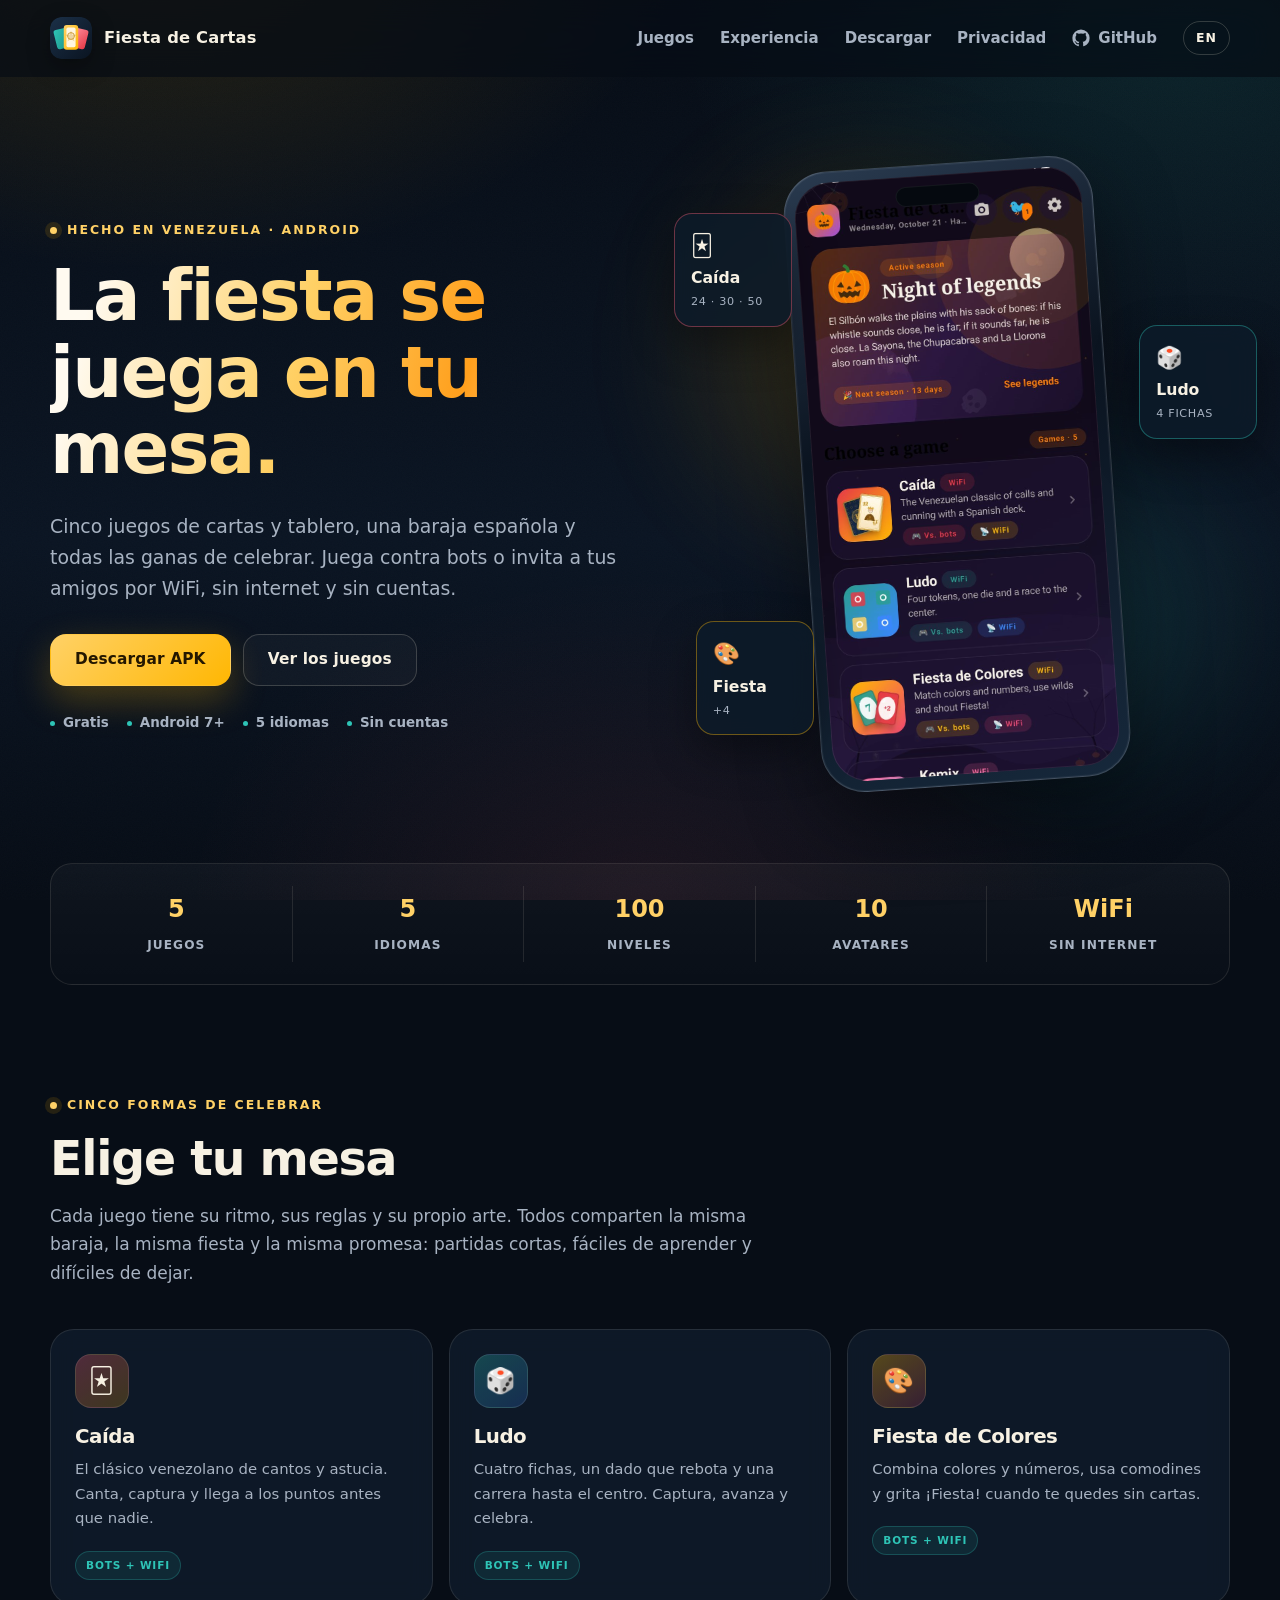
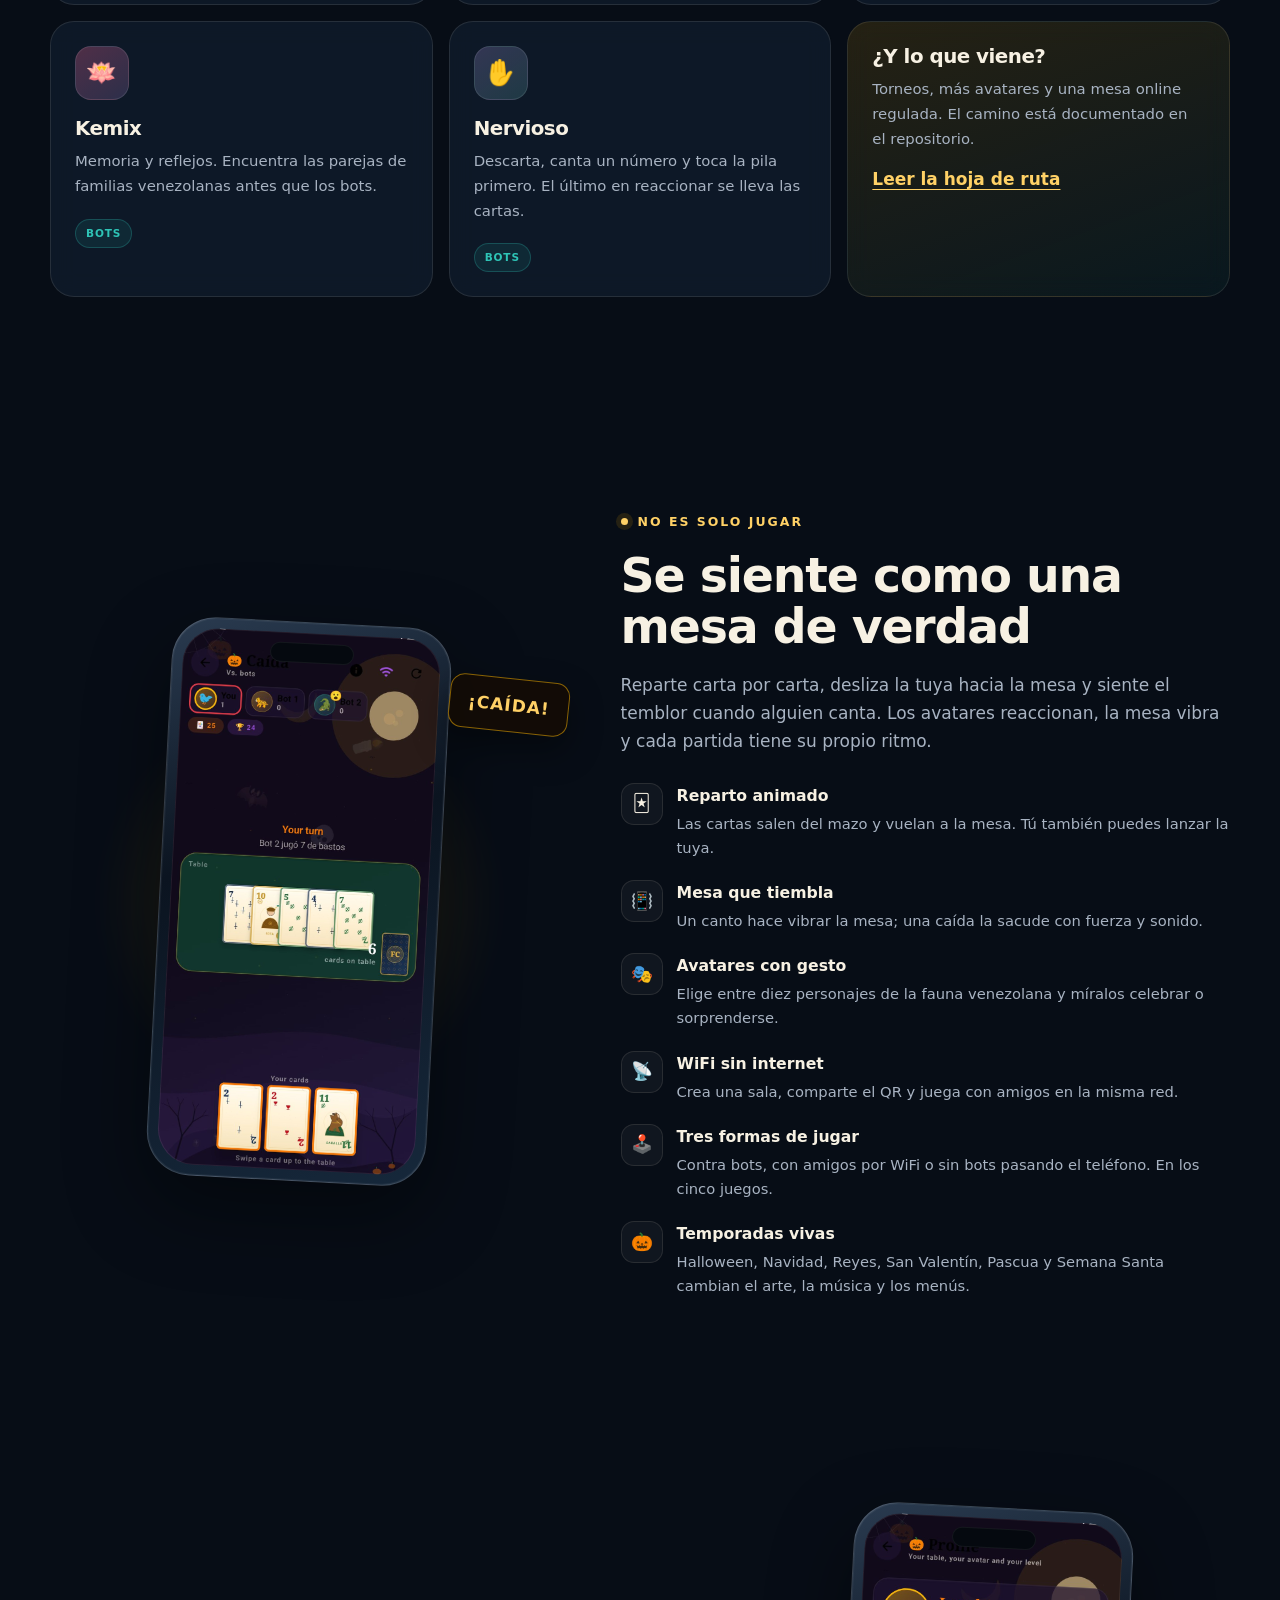
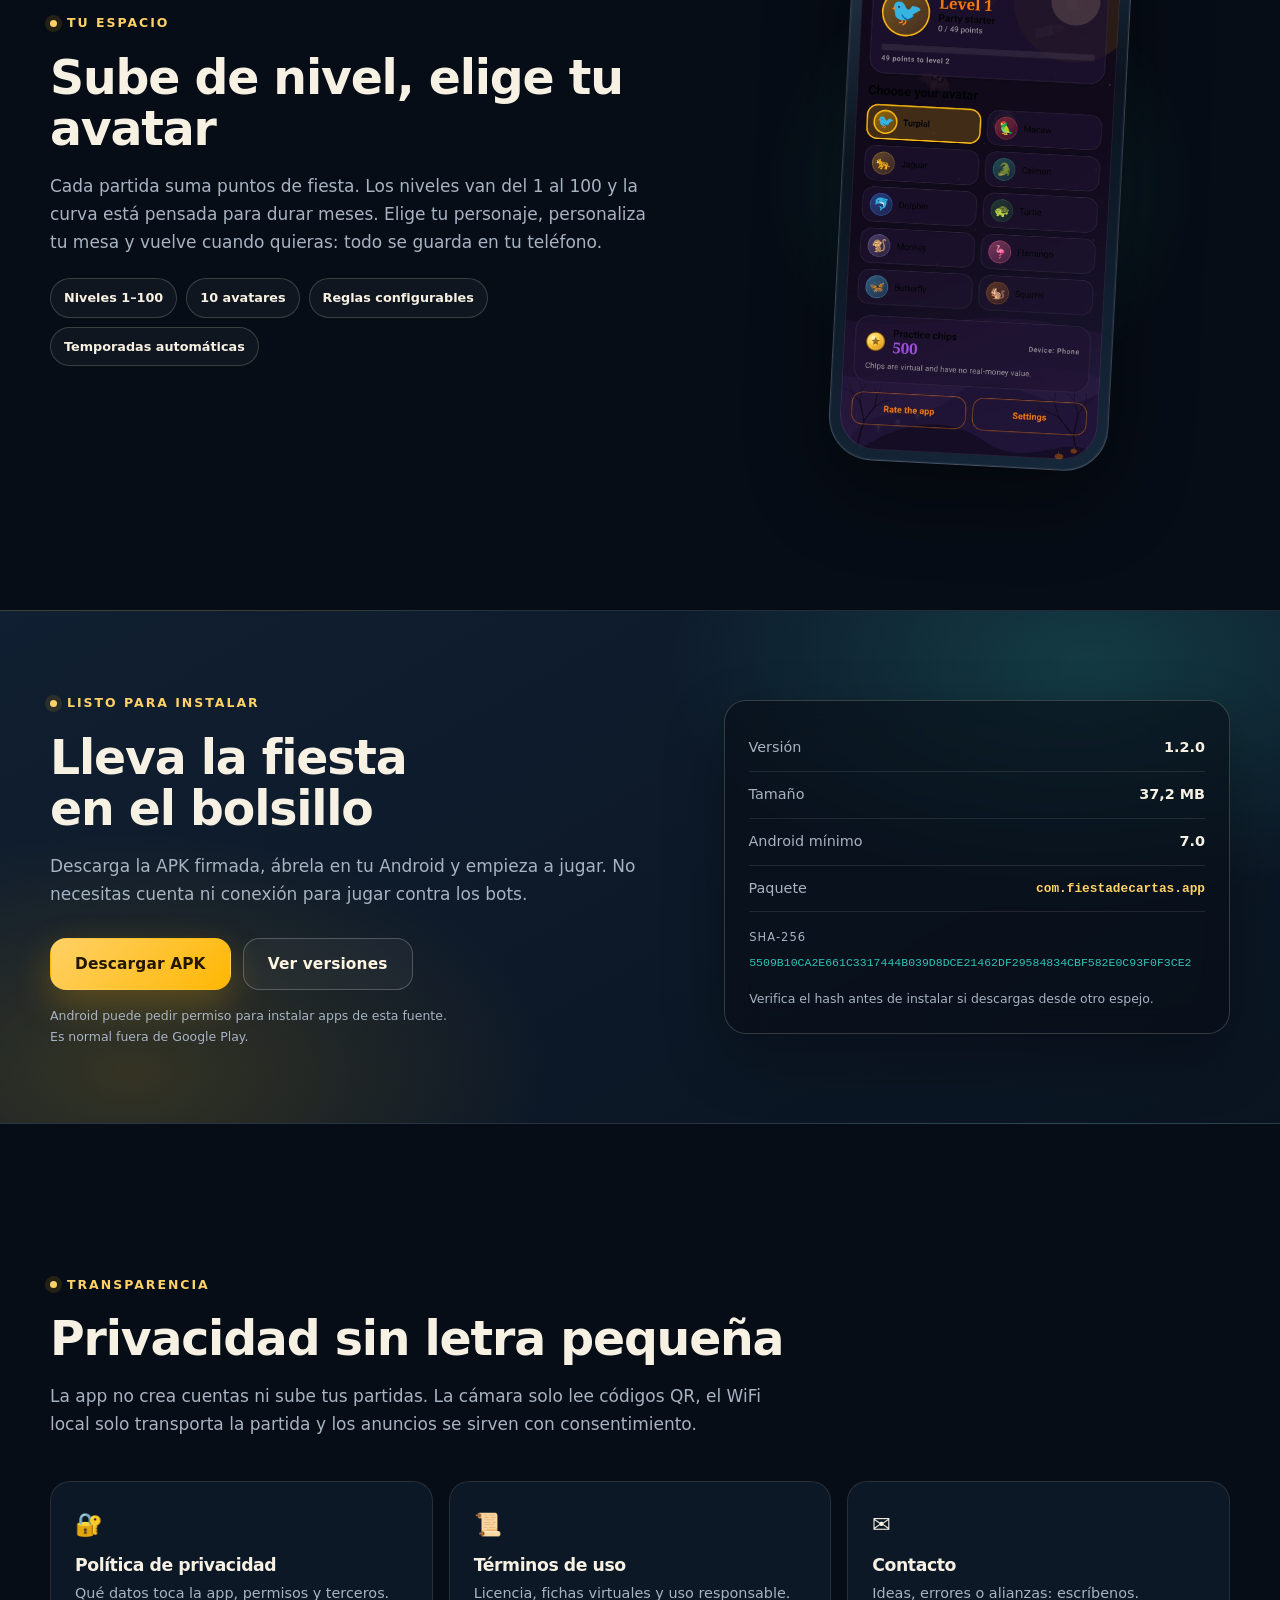
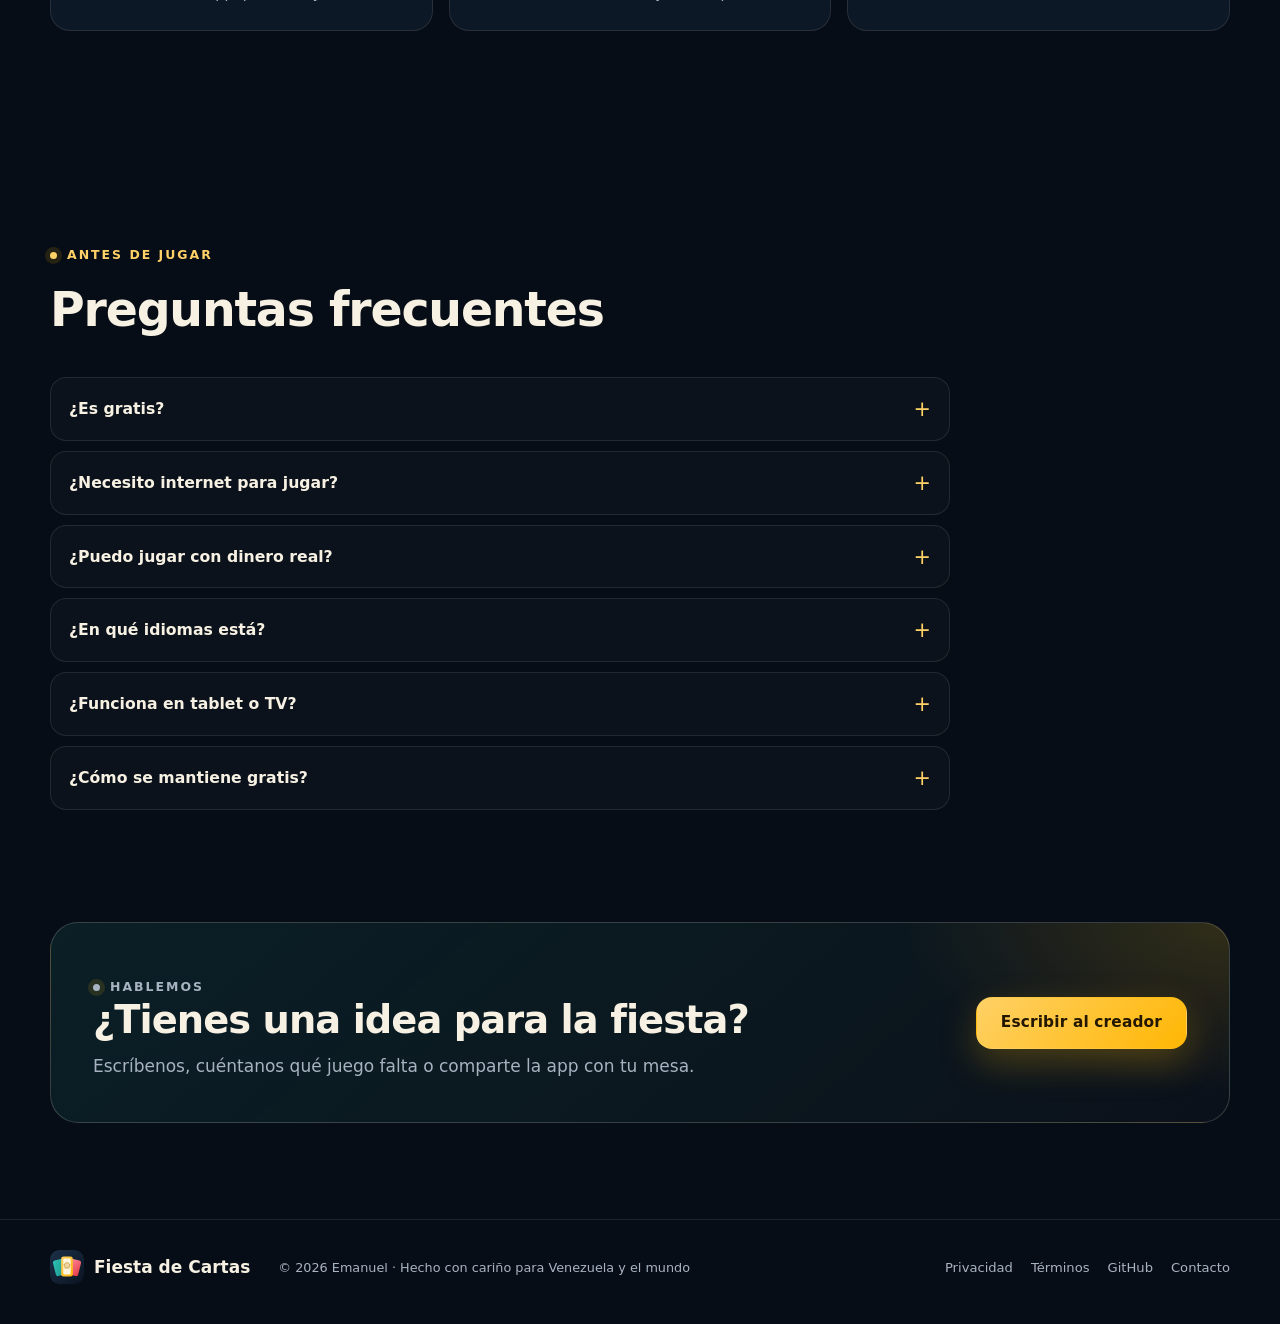
==== commit 92fb9fde: "fix: stop ambient audio and Honeygain when the app pauses" ====
--- a/site/index.html
+++ b/site/index.html
@@ -223,7 +223,7 @@
           <div class="download-row"><span data-i18n="package">Paquete</span><code>com.fiestadecartas.app</code></div>
           <div class="hash">
             <span>SHA-256</span>
-            <code>3C7E6B23ED6625E6EF245972A81863940EA4EE05D0E9EB8F682179727F344B02</code>
+            <code>5509B10CA2E661C3317444B039D8DCE21462DF29584834CBF582E0C93F0F3CE2</code>
           </div>
           <p class="fineprint" data-i18n="verifyNote">Verifica el hash antes de instalar si descargas desde otro espejo.</p>
         </div>
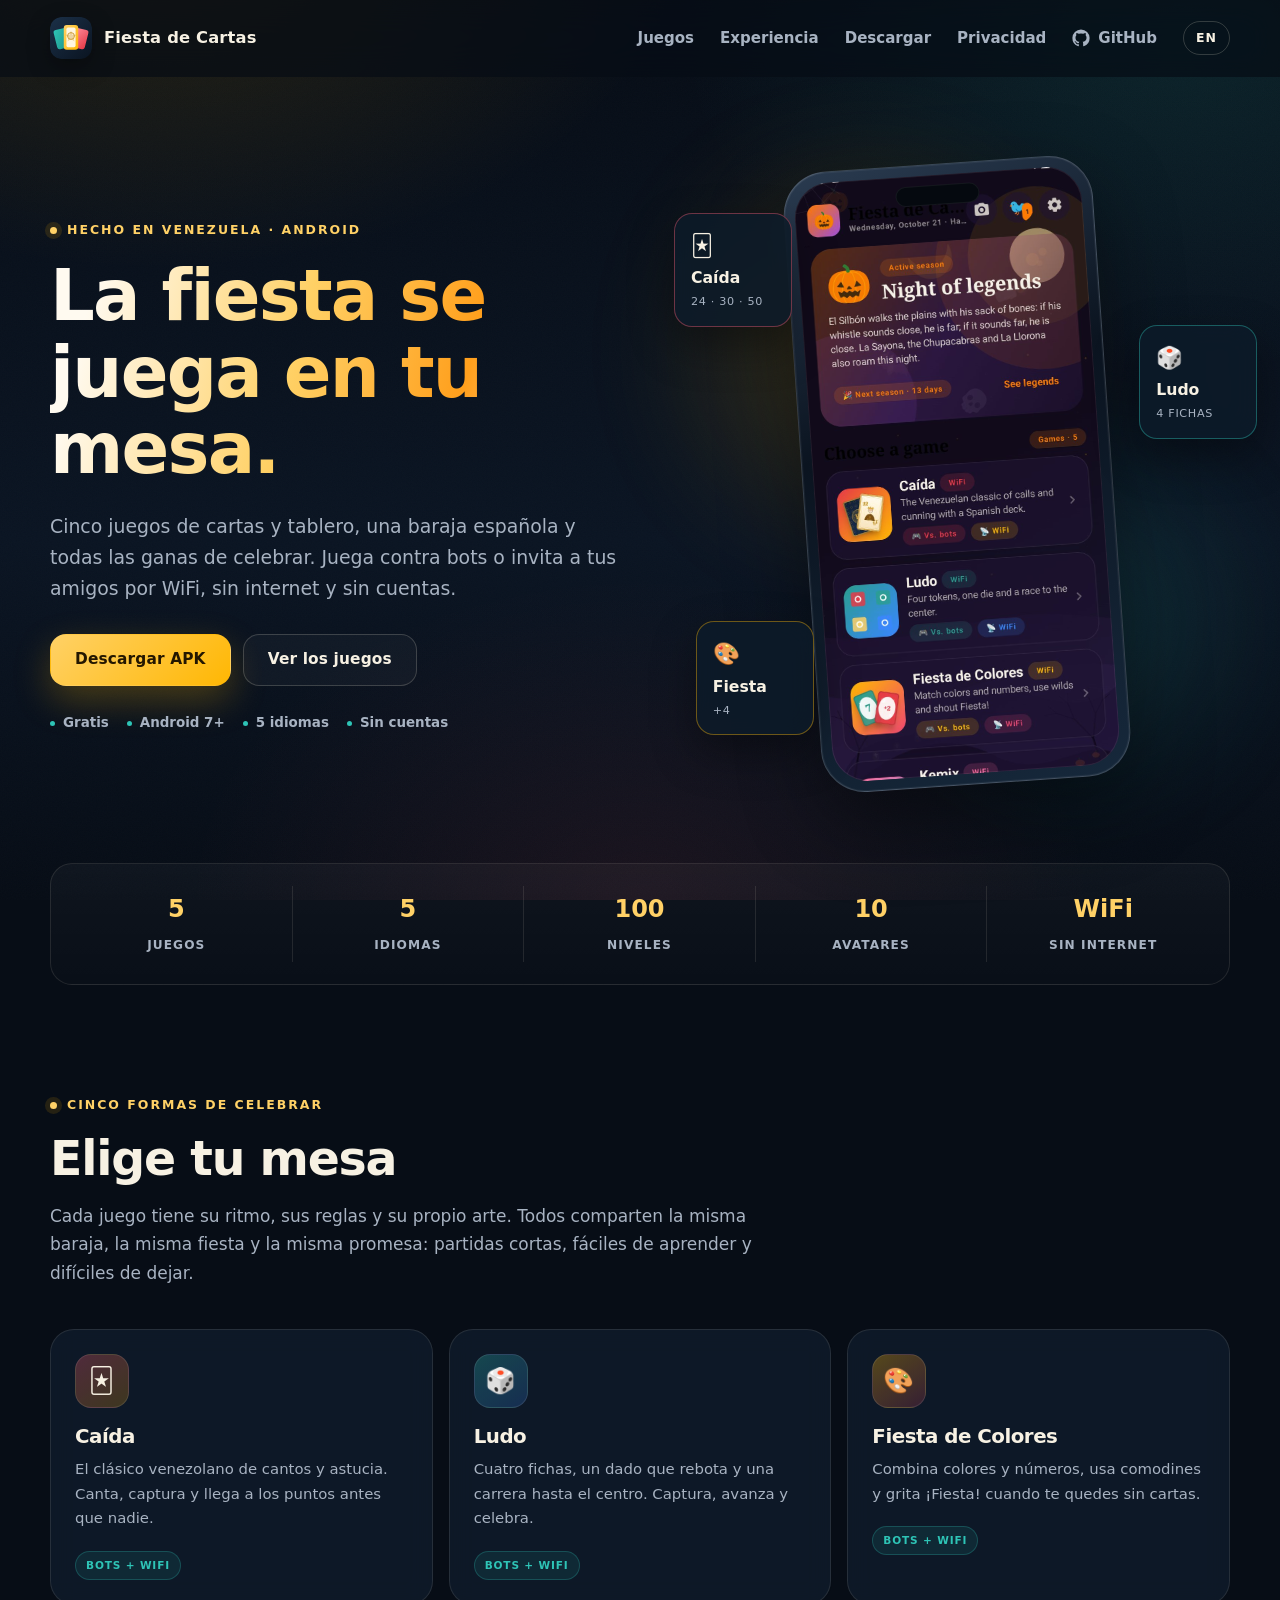
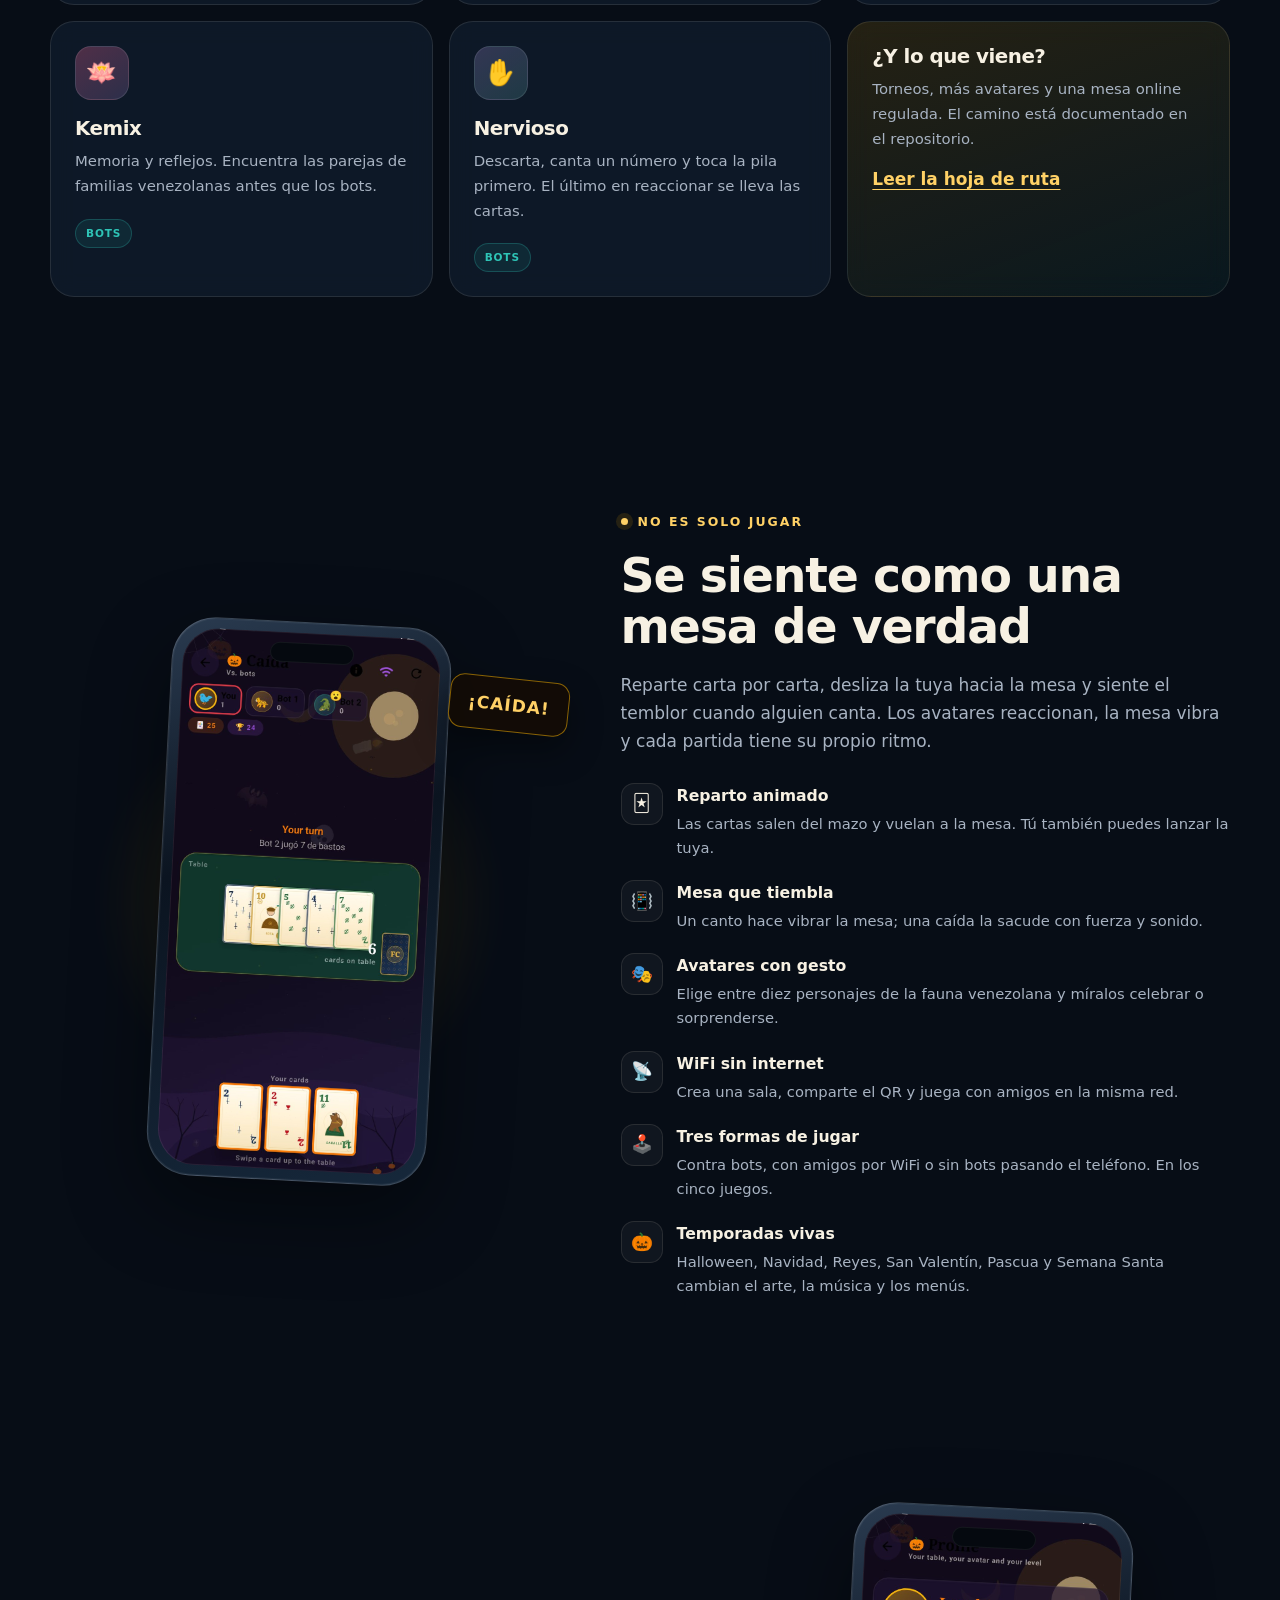
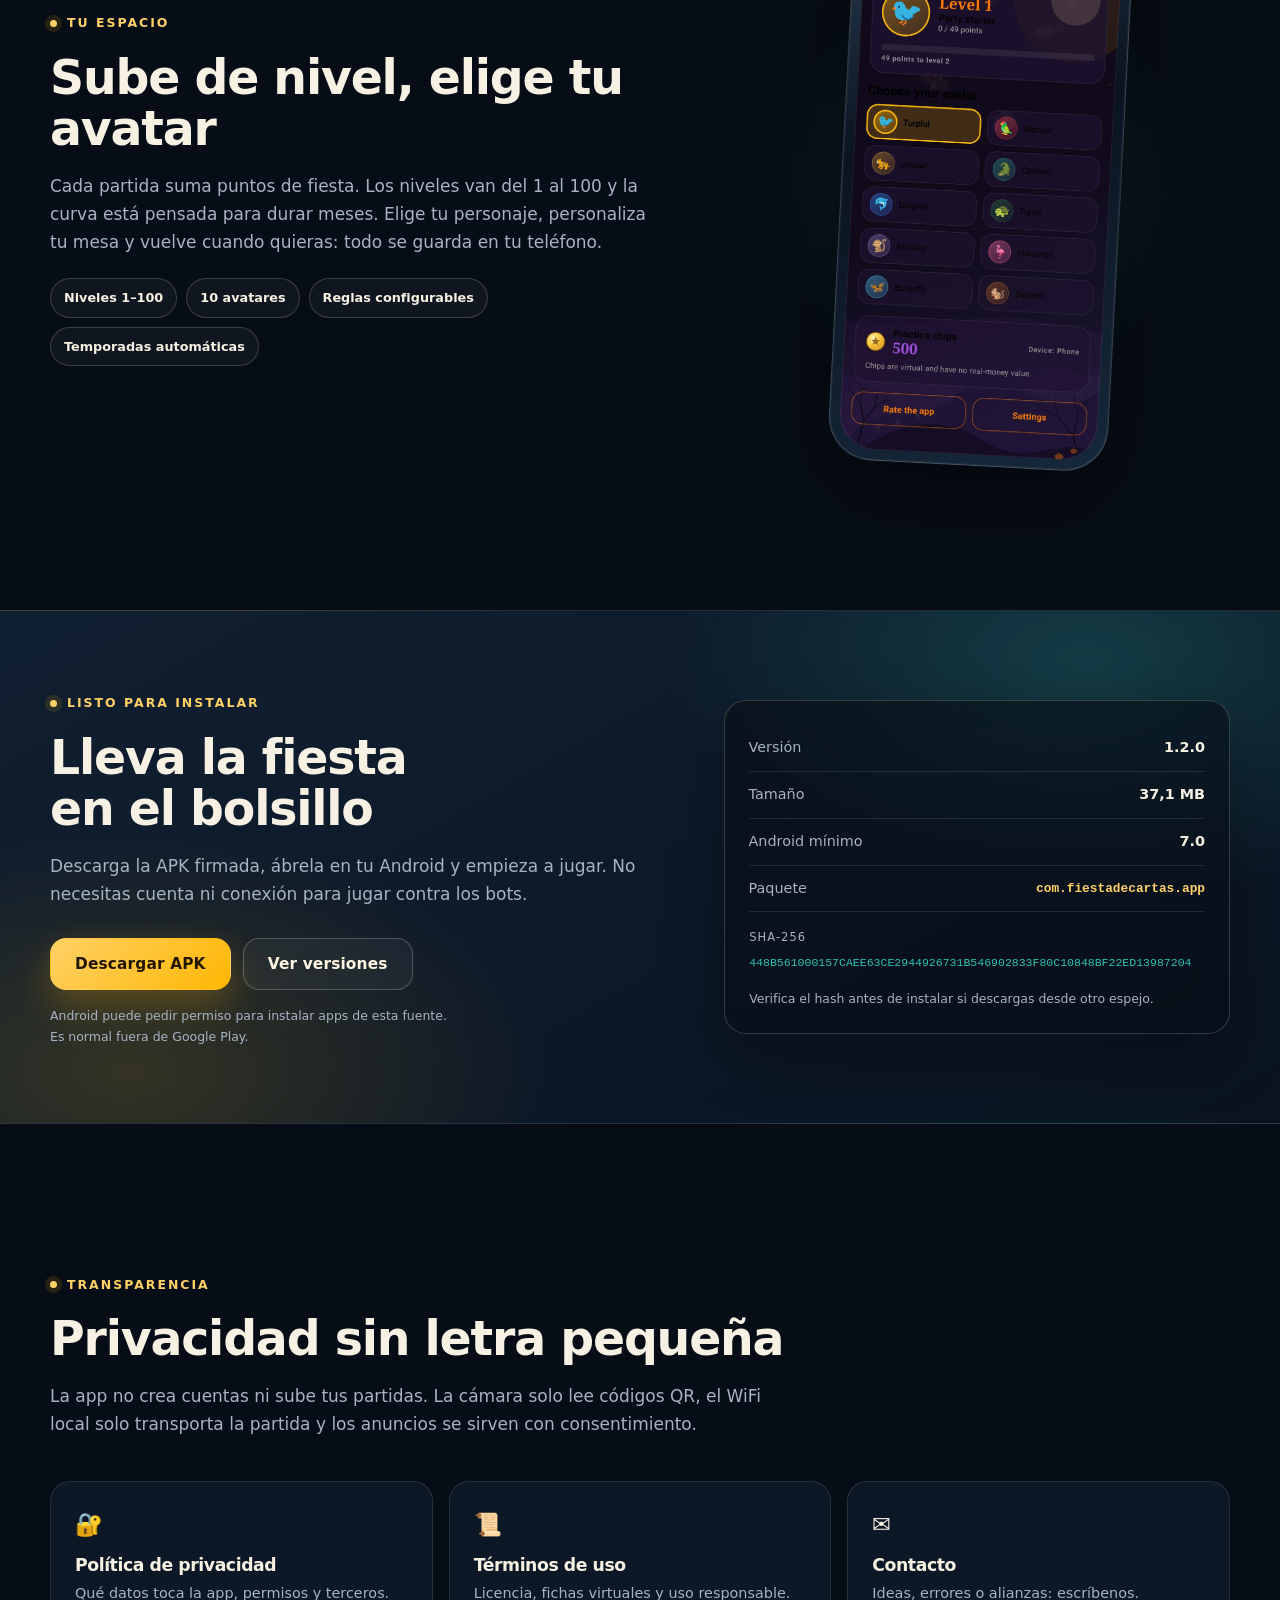
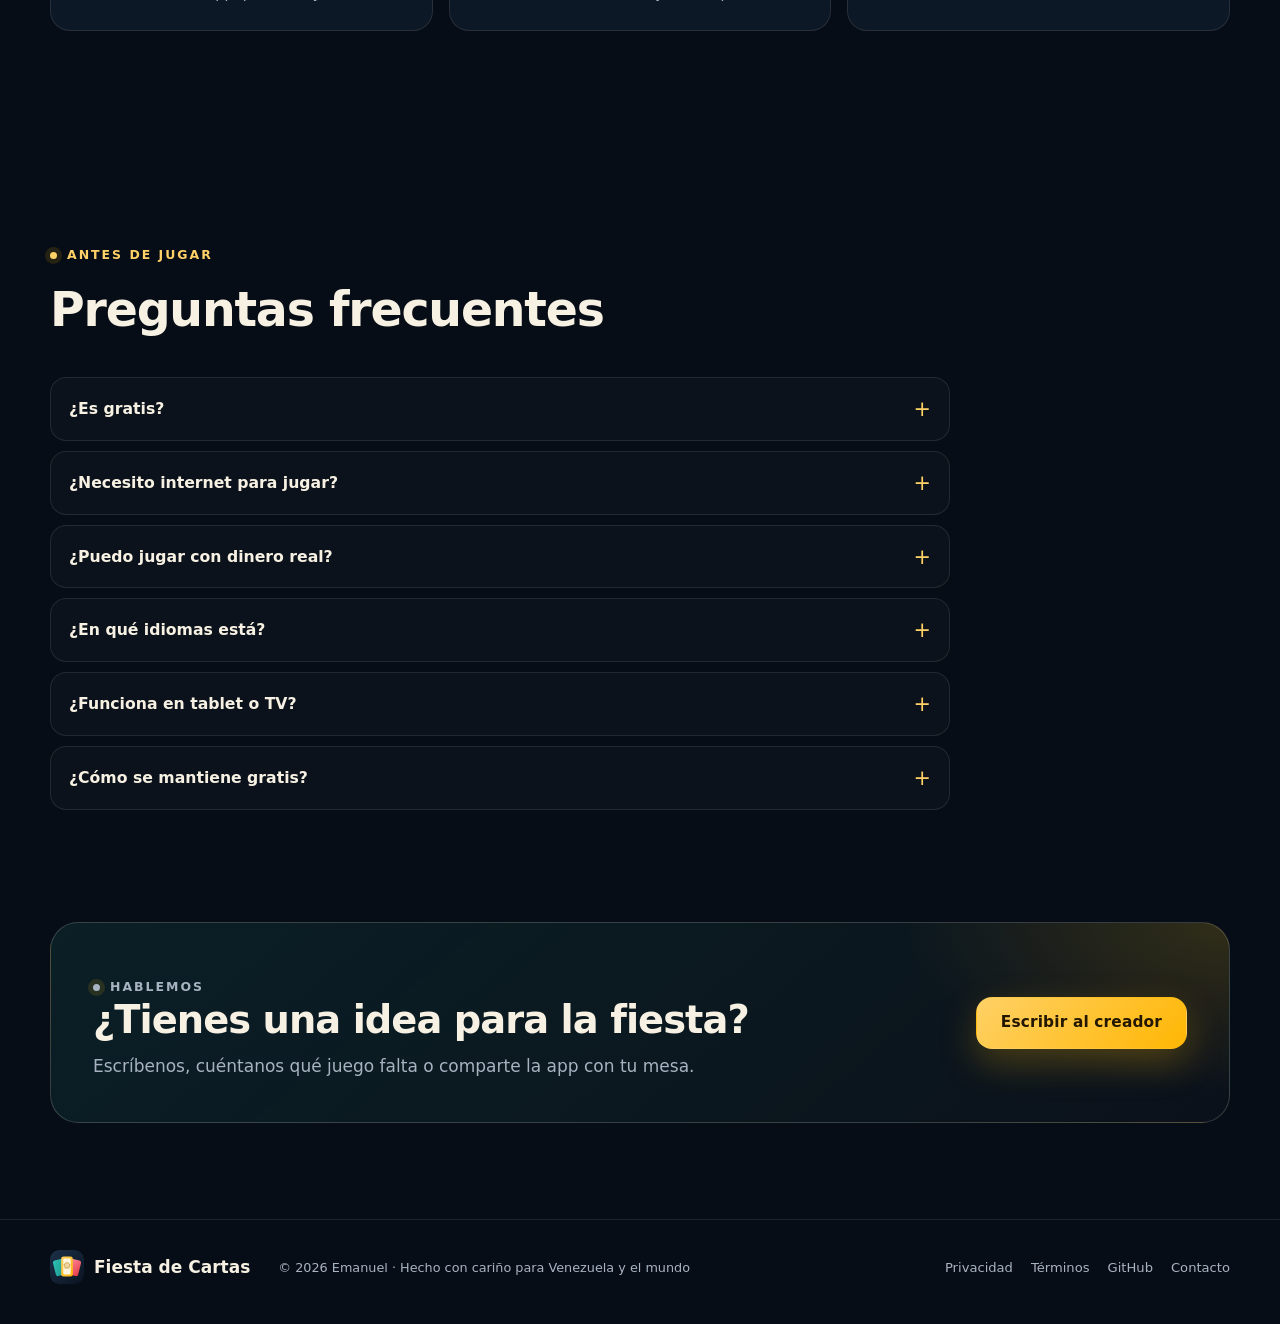
==== commit 735ce07b: "docs: final 1.2.0 CI APK hash" ====
--- a/site/index.html
+++ b/site/index.html
@@ -218,12 +218,12 @@
         </div>
         <div class="download-card">
           <div class="download-row"><span data-i18n="version">Versión</span><strong>1.2.0</strong></div>
-          <div class="download-row"><span data-i18n="size">Tamaño</span><strong>37,2 MB</strong></div>
+          <div class="download-row"><span data-i18n="size">Tamaño</span><strong>37,1 MB</strong></div>
           <div class="download-row"><span data-i18n="minAndroid">Android mínimo</span><strong>7.0</strong></div>
           <div class="download-row"><span data-i18n="package">Paquete</span><code>com.fiestadecartas.app</code></div>
           <div class="hash">
             <span>SHA-256</span>
-            <code>5509B10CA2E661C3317444B039D8DCE21462DF29584834CBF582E0C93F0F3CE2</code>
+            <code>448B561000157CAEE63CE2944926731B546902833F80C10848BF22ED13987204</code>
           </div>
           <p class="fineprint" data-i18n="verifyNote">Verifica el hash antes de instalar si descargas desde otro espejo.</p>
         </div>
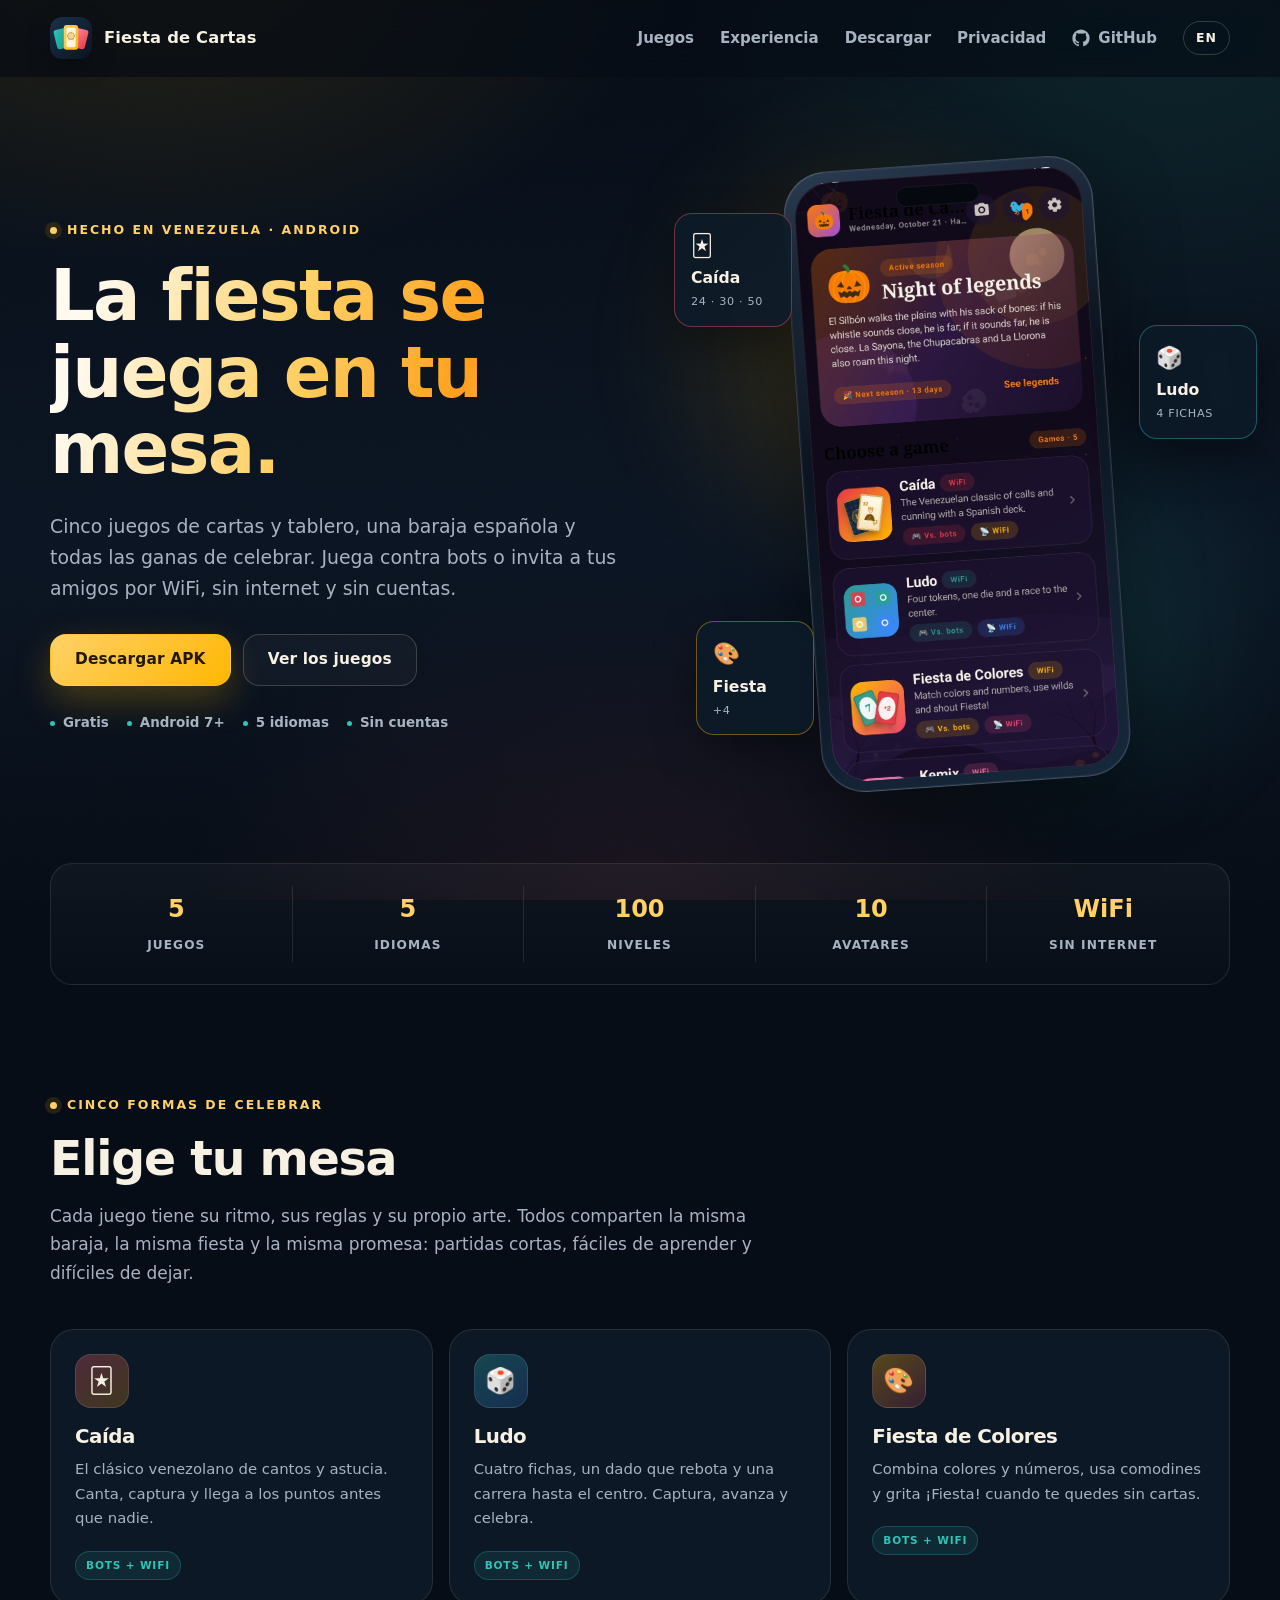
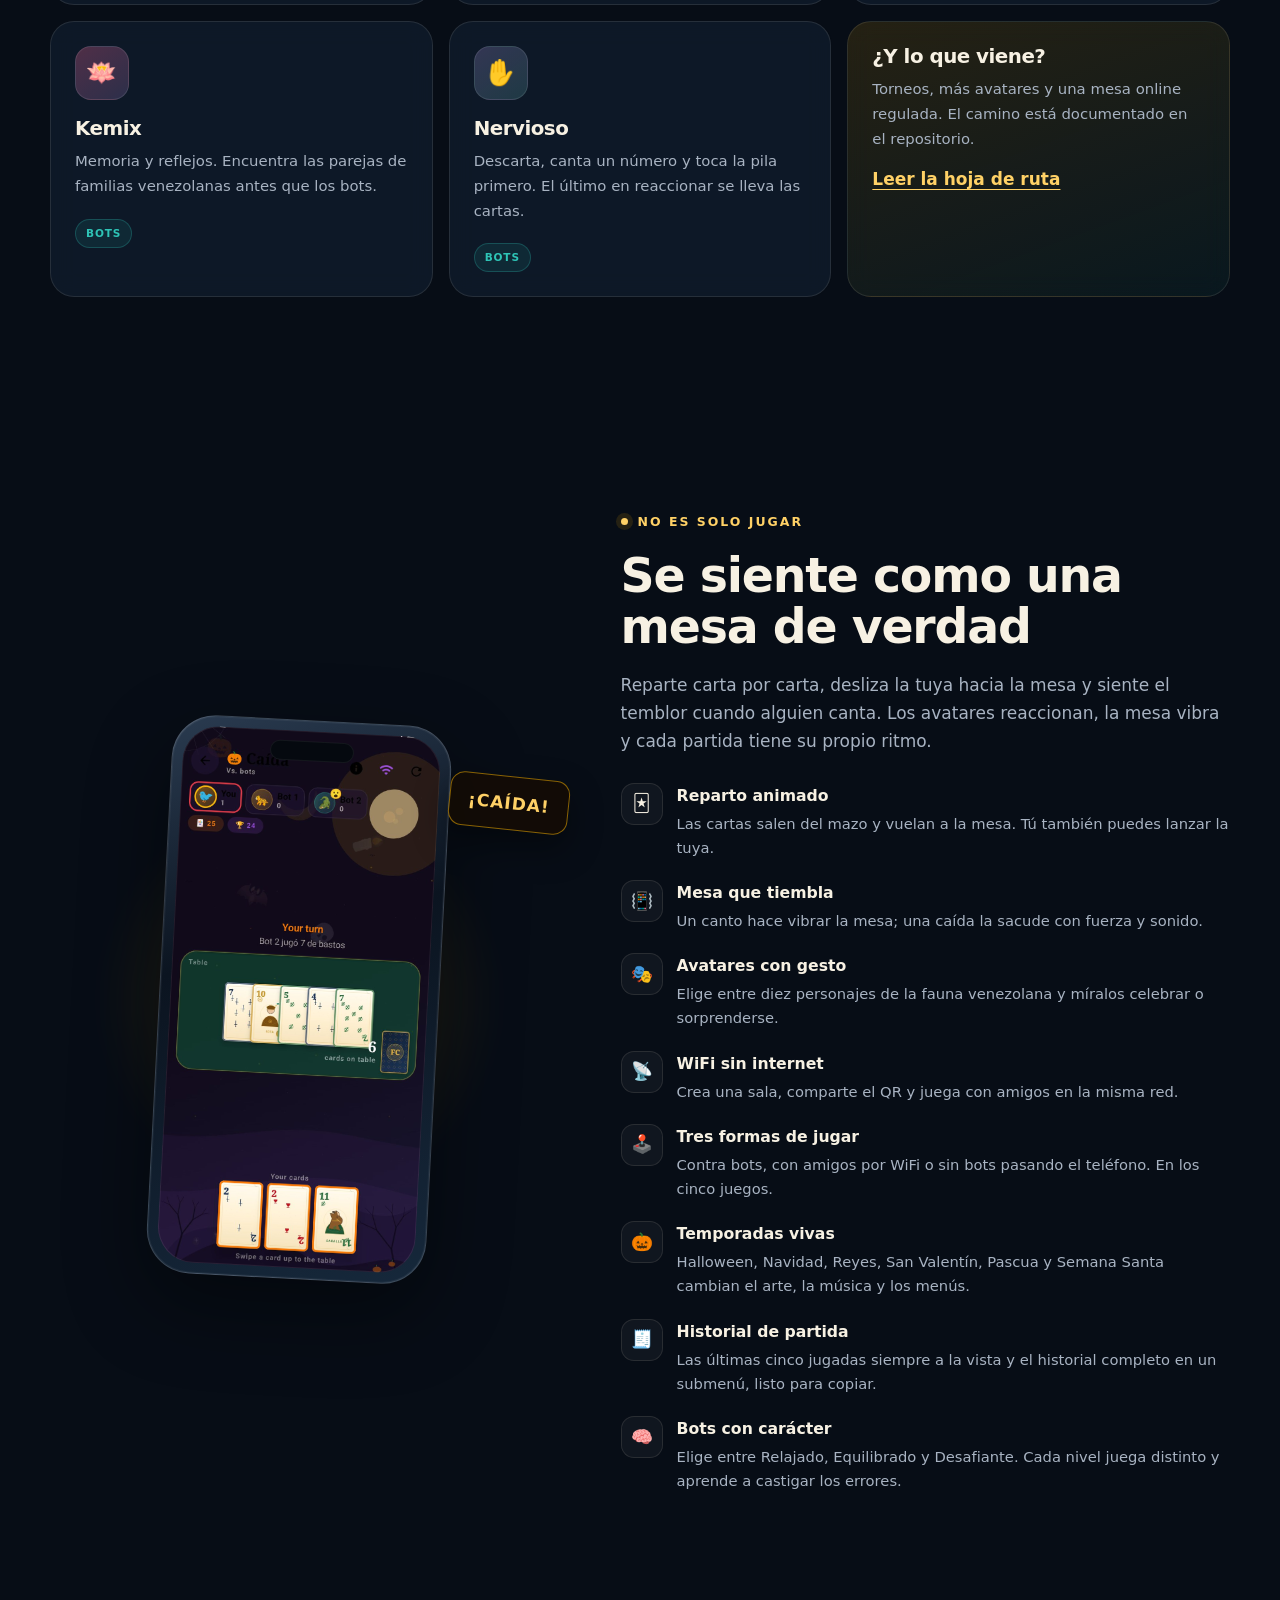
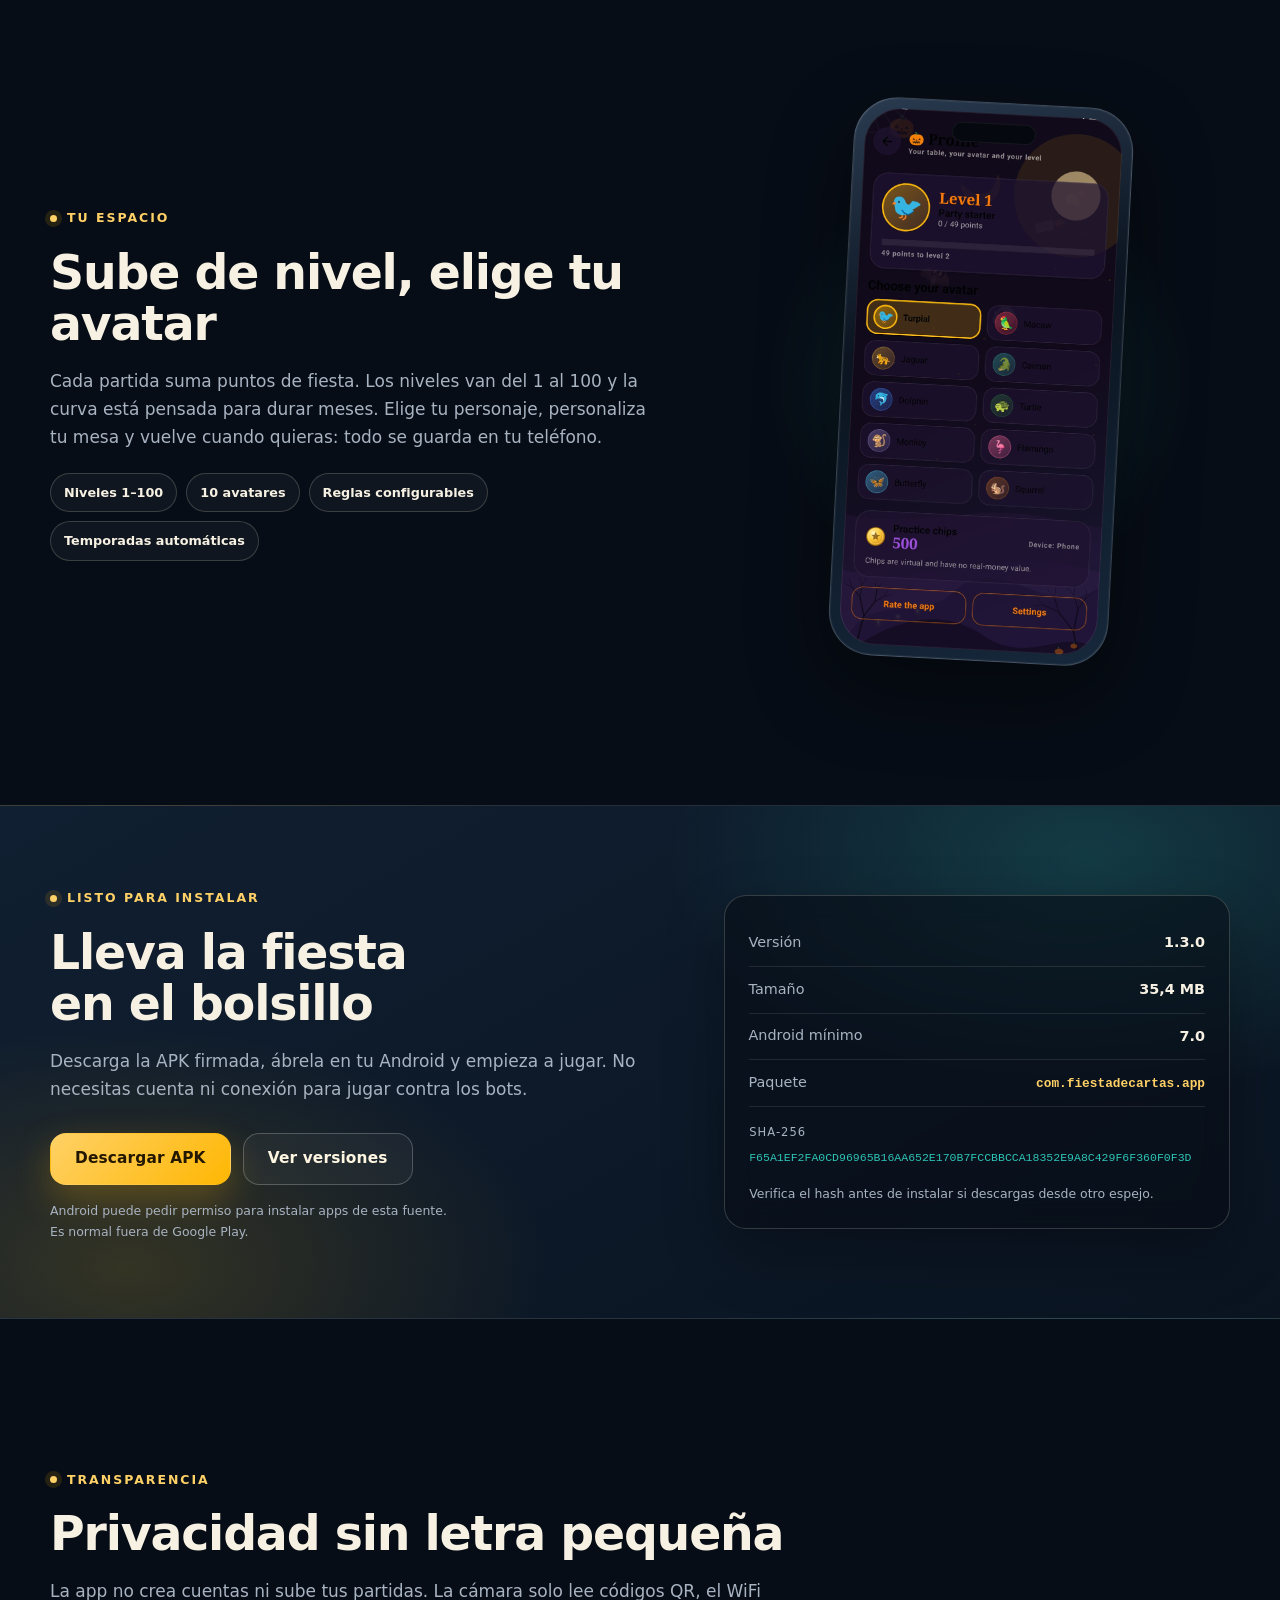
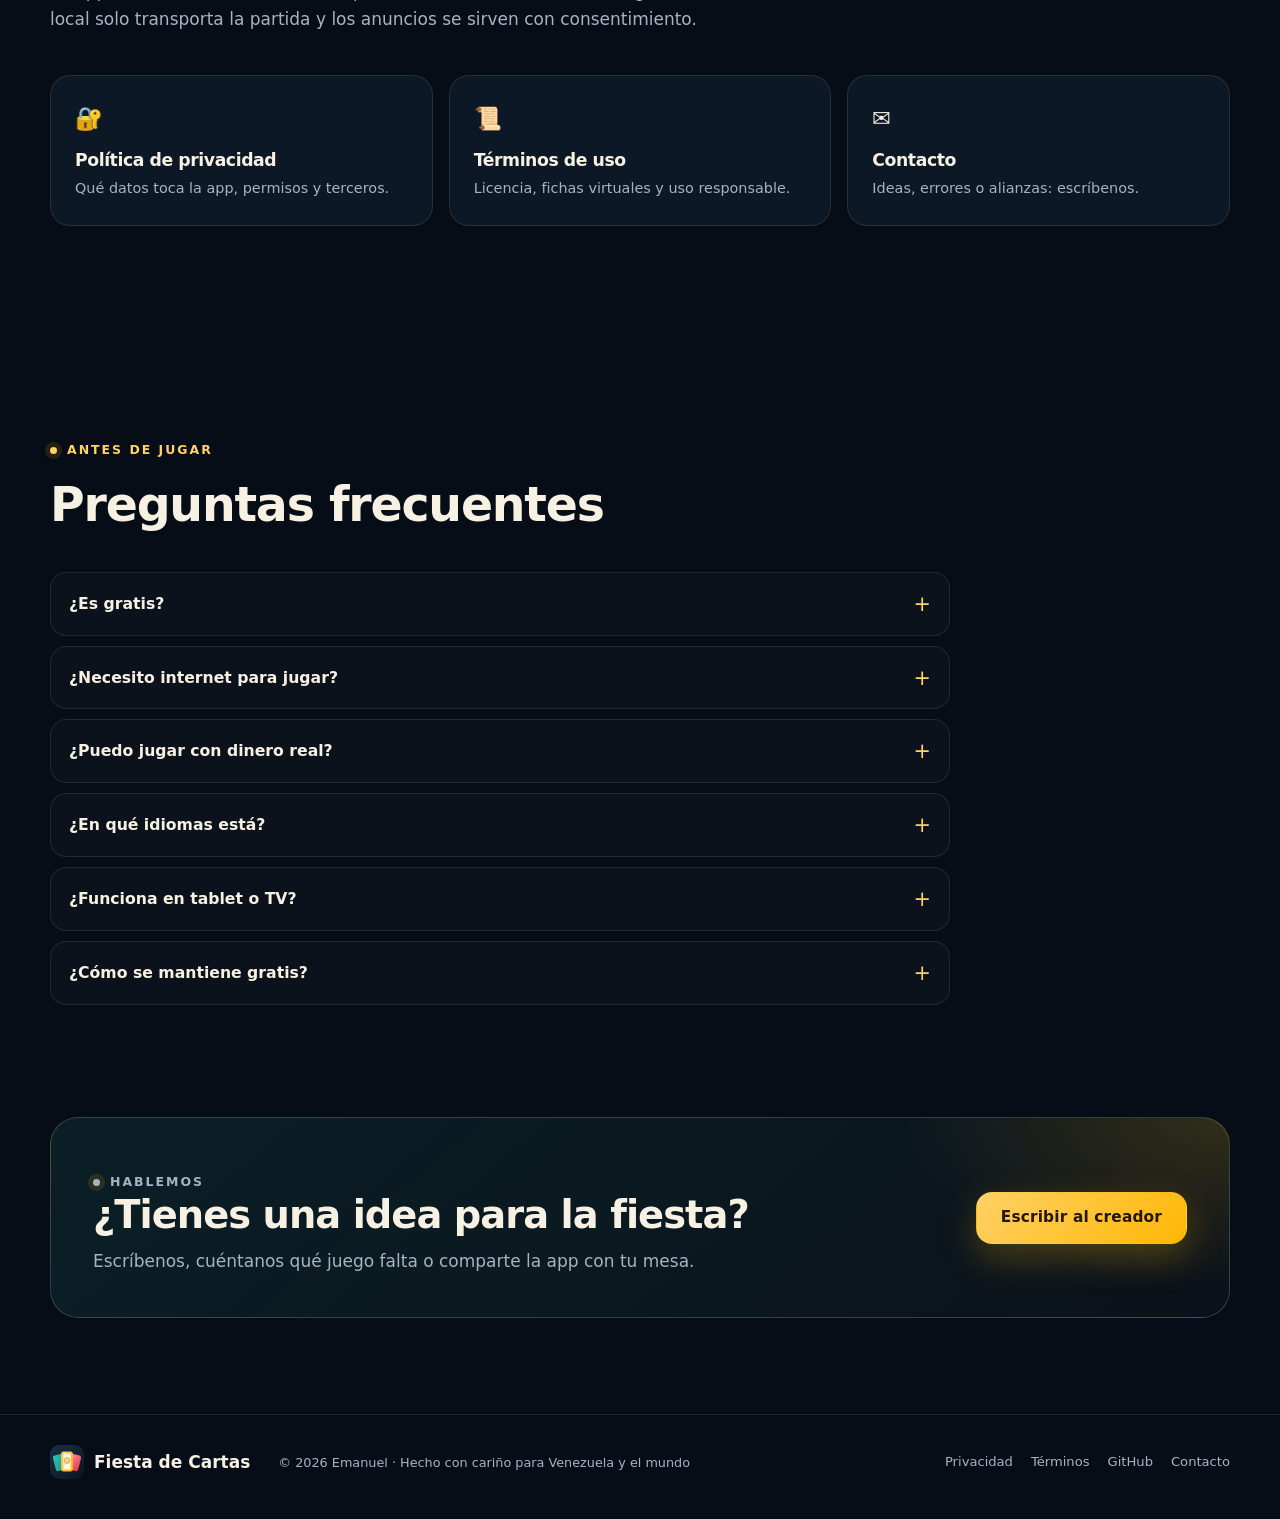
==== commit e0f78f22: "feat: 1.3.0 match history, bot difficulty, stereo audio and new art" ====
--- a/site/index.html
+++ b/site/index.html
@@ -178,6 +178,8 @@
           <li><span>📡</span><div><strong data-i18n="featWifi">WiFi sin internet</strong><p data-i18n="featWifiText">Crea una sala, comparte el QR y juega con amigos en la misma red.</p></div></li>
           <li><span>🕹️</span><div><strong data-i18n="featModes">Tres formas de jugar</strong><p data-i18n="featModesText">Contra bots, con amigos por WiFi o sin bots pasando el teléfono. En los cinco juegos.</p></div></li>
           <li><span>🎃</span><div><strong data-i18n="featSeasons">Temporadas vivas</strong><p data-i18n="featSeasonsText">Halloween, Navidad, Reyes, San Valentín, Pascua y Semana Santa cambian el arte, la música y los menús.</p></div></li>
+          <li><span>🧾</span><div><strong data-i18n="featHistory">Historial de partida</strong><p data-i18n="featHistoryText">Las últimas cinco jugadas siempre a la vista y el historial completo en un submenú, listo para copiar.</p></div></li>
+          <li><span>🧠</span><div><strong data-i18n="featBots">Bots con carácter</strong><p data-i18n="featBotsText">Elige entre Relajado, Equilibrado y Desafiante. Cada nivel juega distinto y aprende a castigar los errores.</p></div></li>
         </ul>
       </div>
     </section>
@@ -217,13 +219,13 @@
           <p class="fineprint" data-i18n="installNote">Android puede pedir permiso para instalar apps de esta fuente. Es normal fuera de Google Play.</p>
         </div>
         <div class="download-card">
-          <div class="download-row"><span data-i18n="version">Versión</span><strong>1.2.0</strong></div>
-          <div class="download-row"><span data-i18n="size">Tamaño</span><strong>37,1 MB</strong></div>
+          <div class="download-row"><span data-i18n="version">Versión</span><strong>1.3.0</strong></div>
+          <div class="download-row"><span data-i18n="size">Tamaño</span><strong>35,4 MB</strong></div>
           <div class="download-row"><span data-i18n="minAndroid">Android mínimo</span><strong>7.0</strong></div>
           <div class="download-row"><span data-i18n="package">Paquete</span><code>com.fiestadecartas.app</code></div>
           <div class="hash">
             <span>SHA-256</span>
-            <code>448B561000157CAEE63CE2944926731B546902833F80C10848BF22ED13987204</code>
+            <code>F65A1EF2FA0CD96965B16AA652E170B7FCCBBCCA18352E9A8C429F6F360F0F3D</code>
           </div>
           <p class="fineprint" data-i18n="verifyNote">Verifica el hash antes de instalar si descargas desde otro espejo.</p>
         </div>
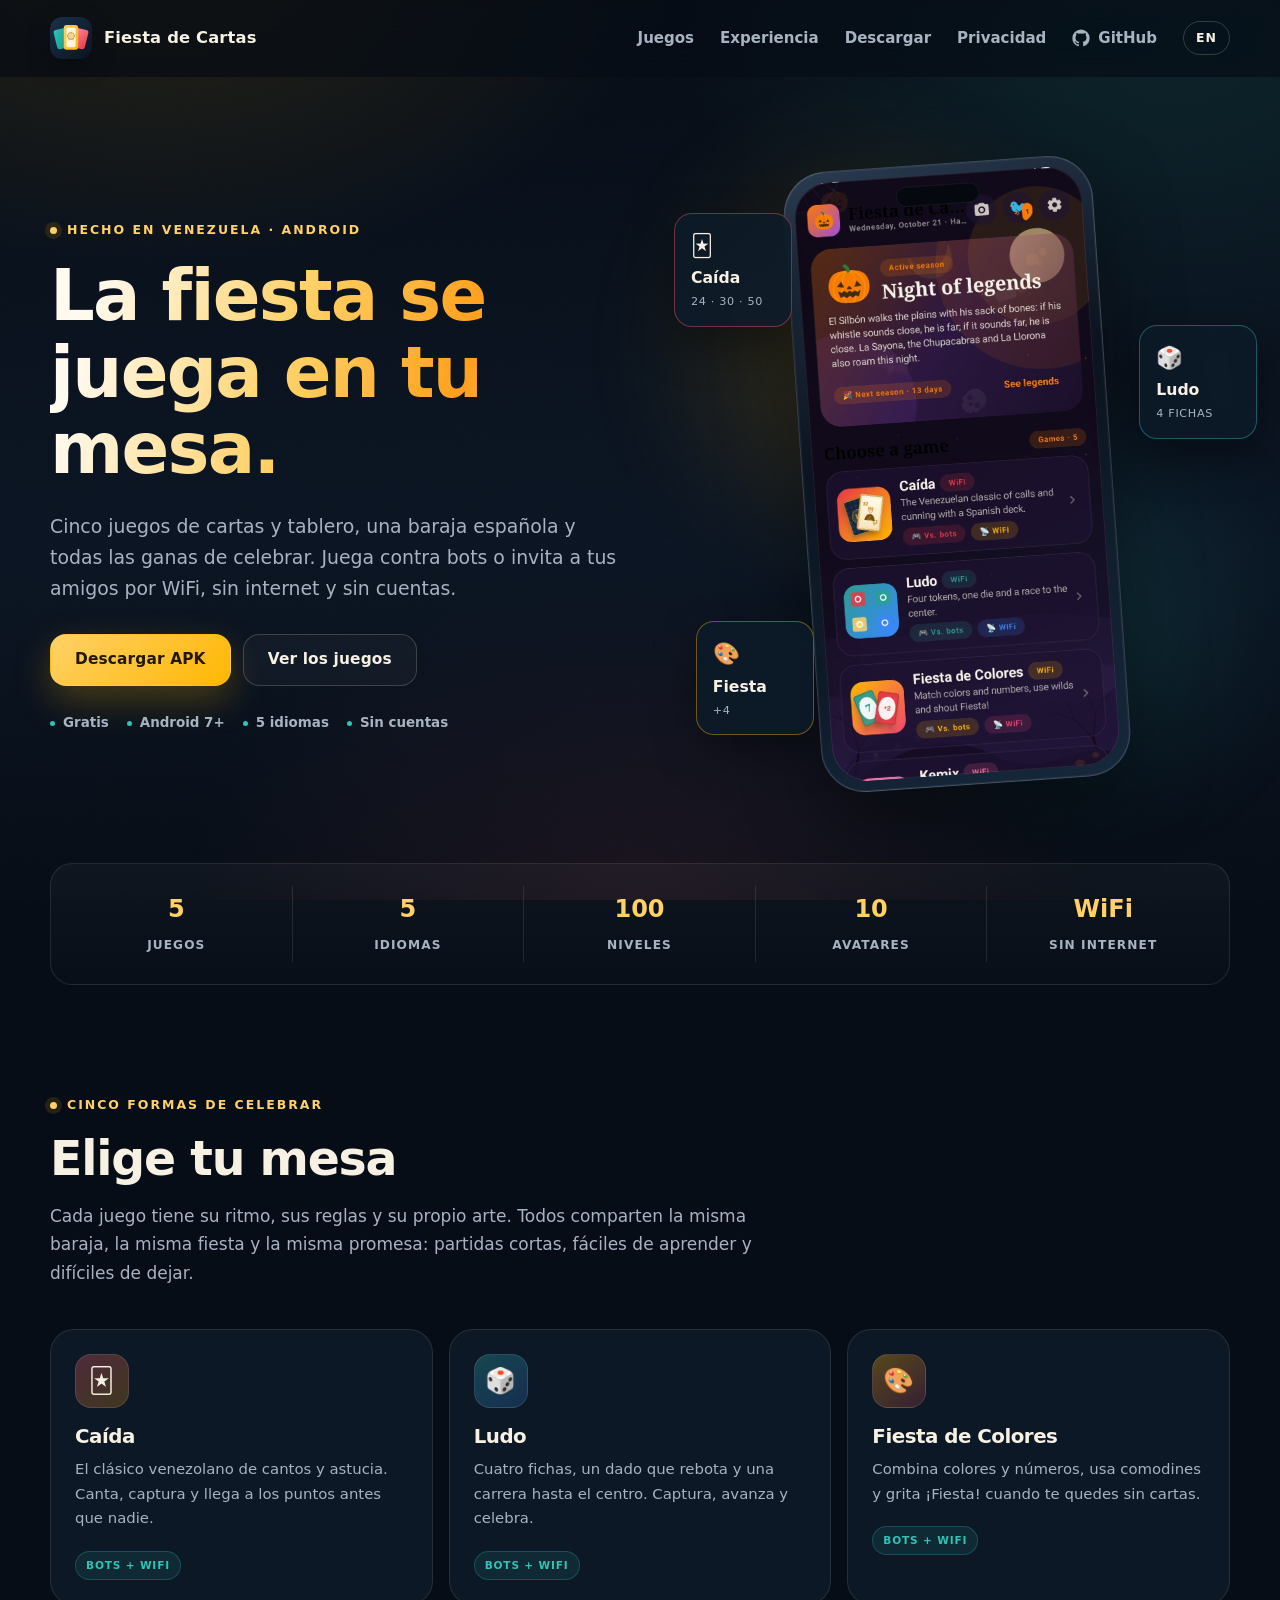
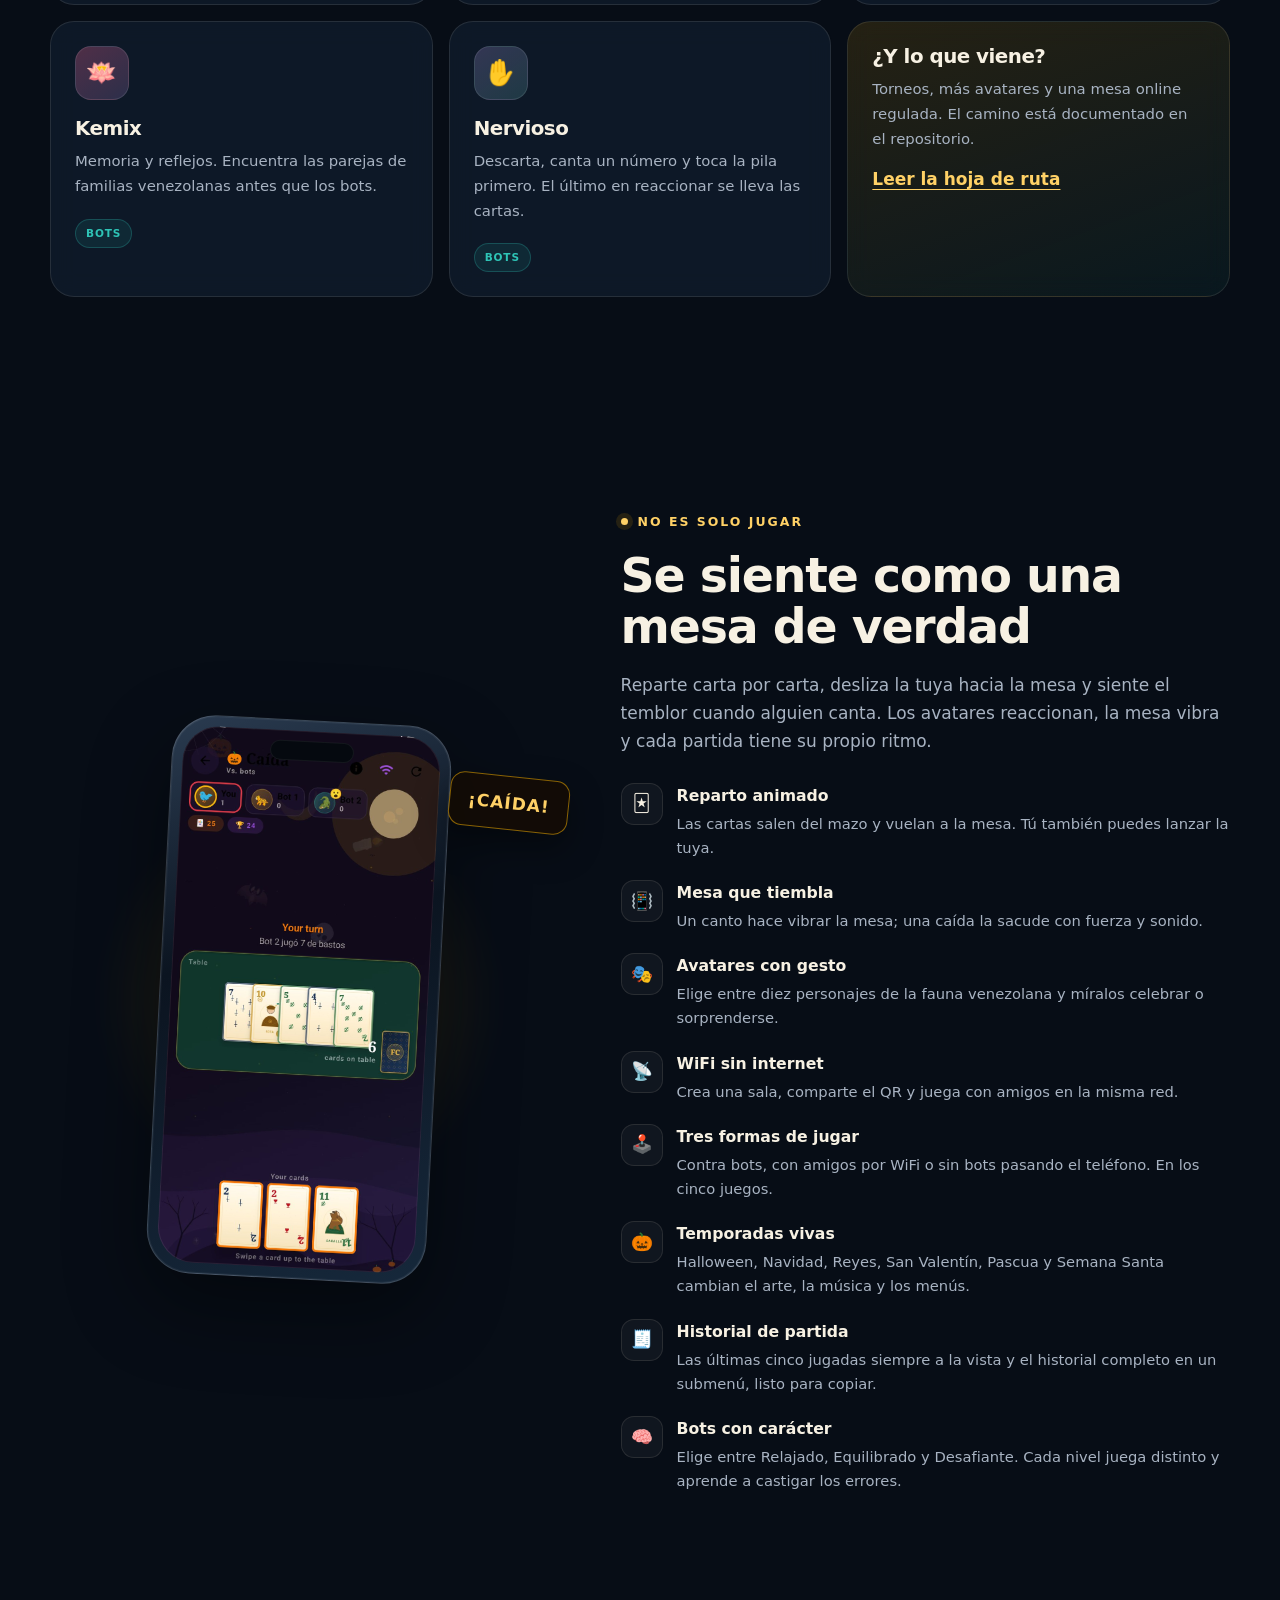
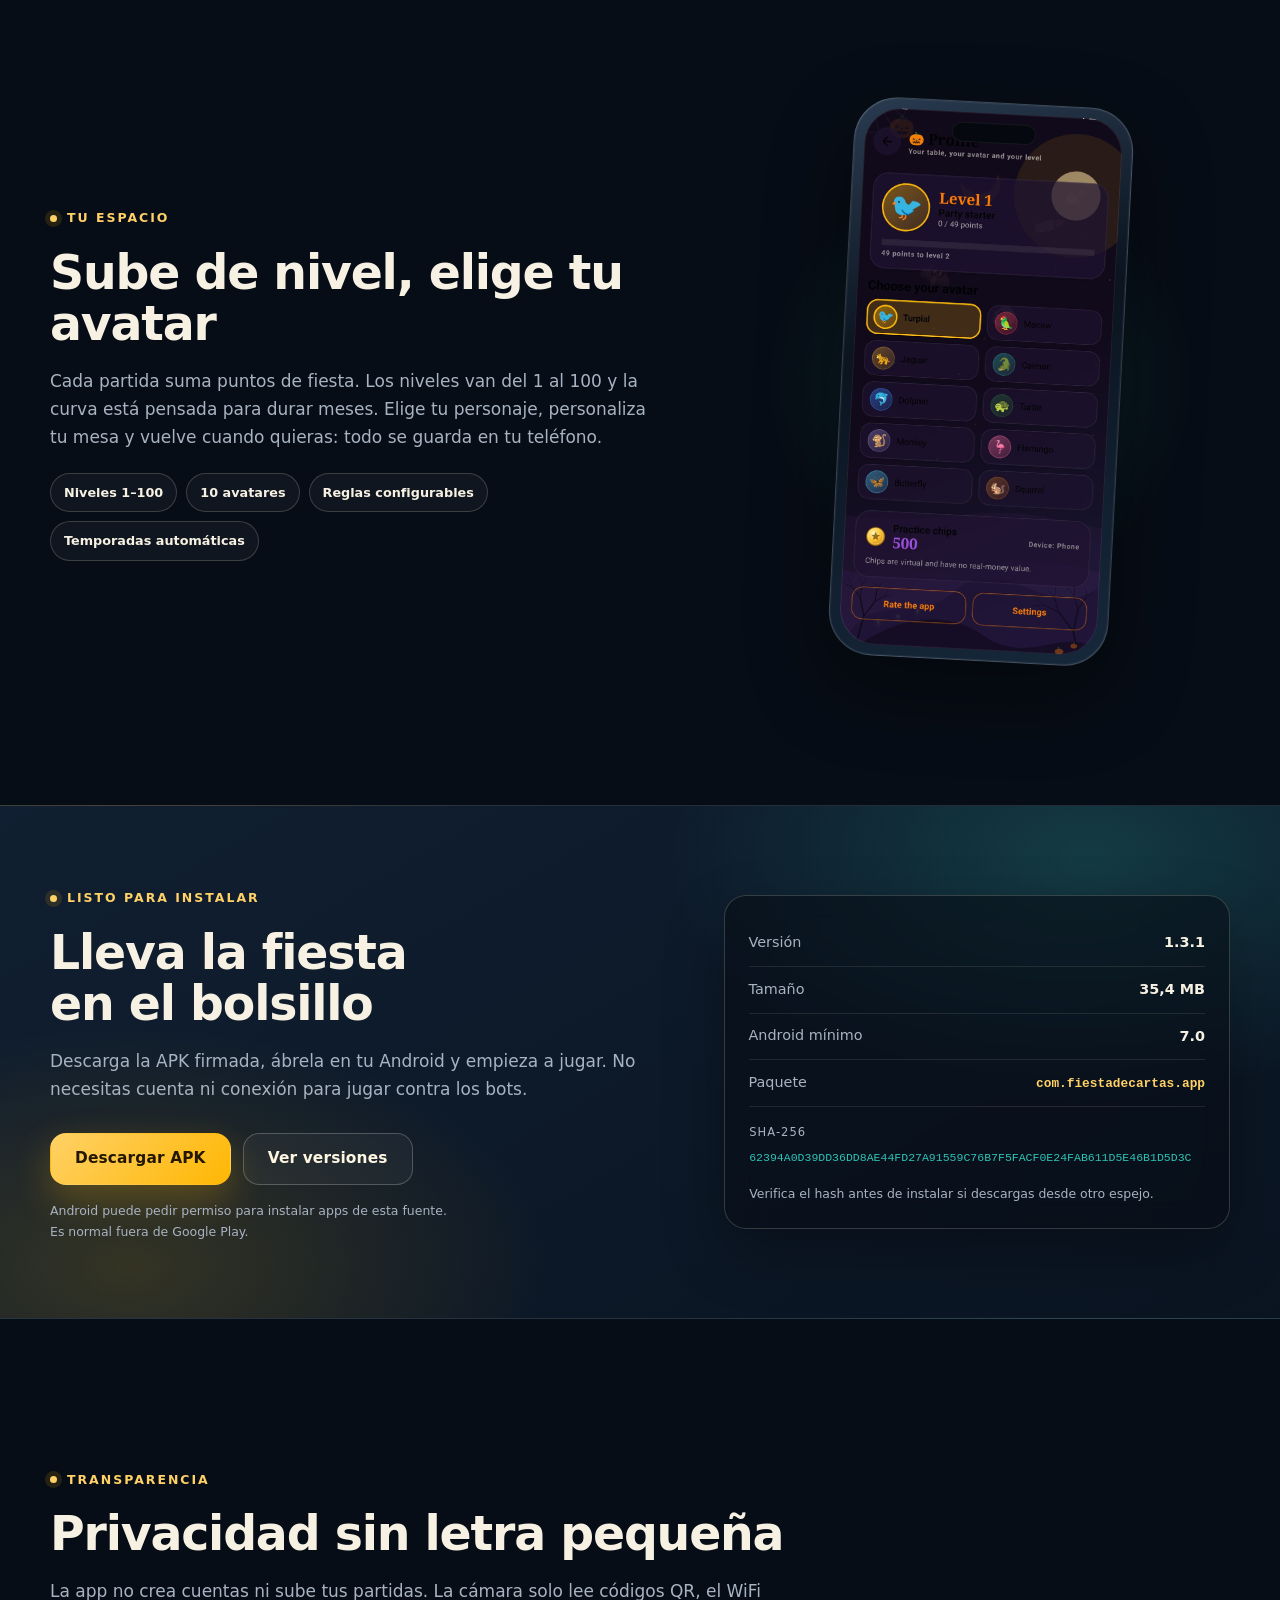
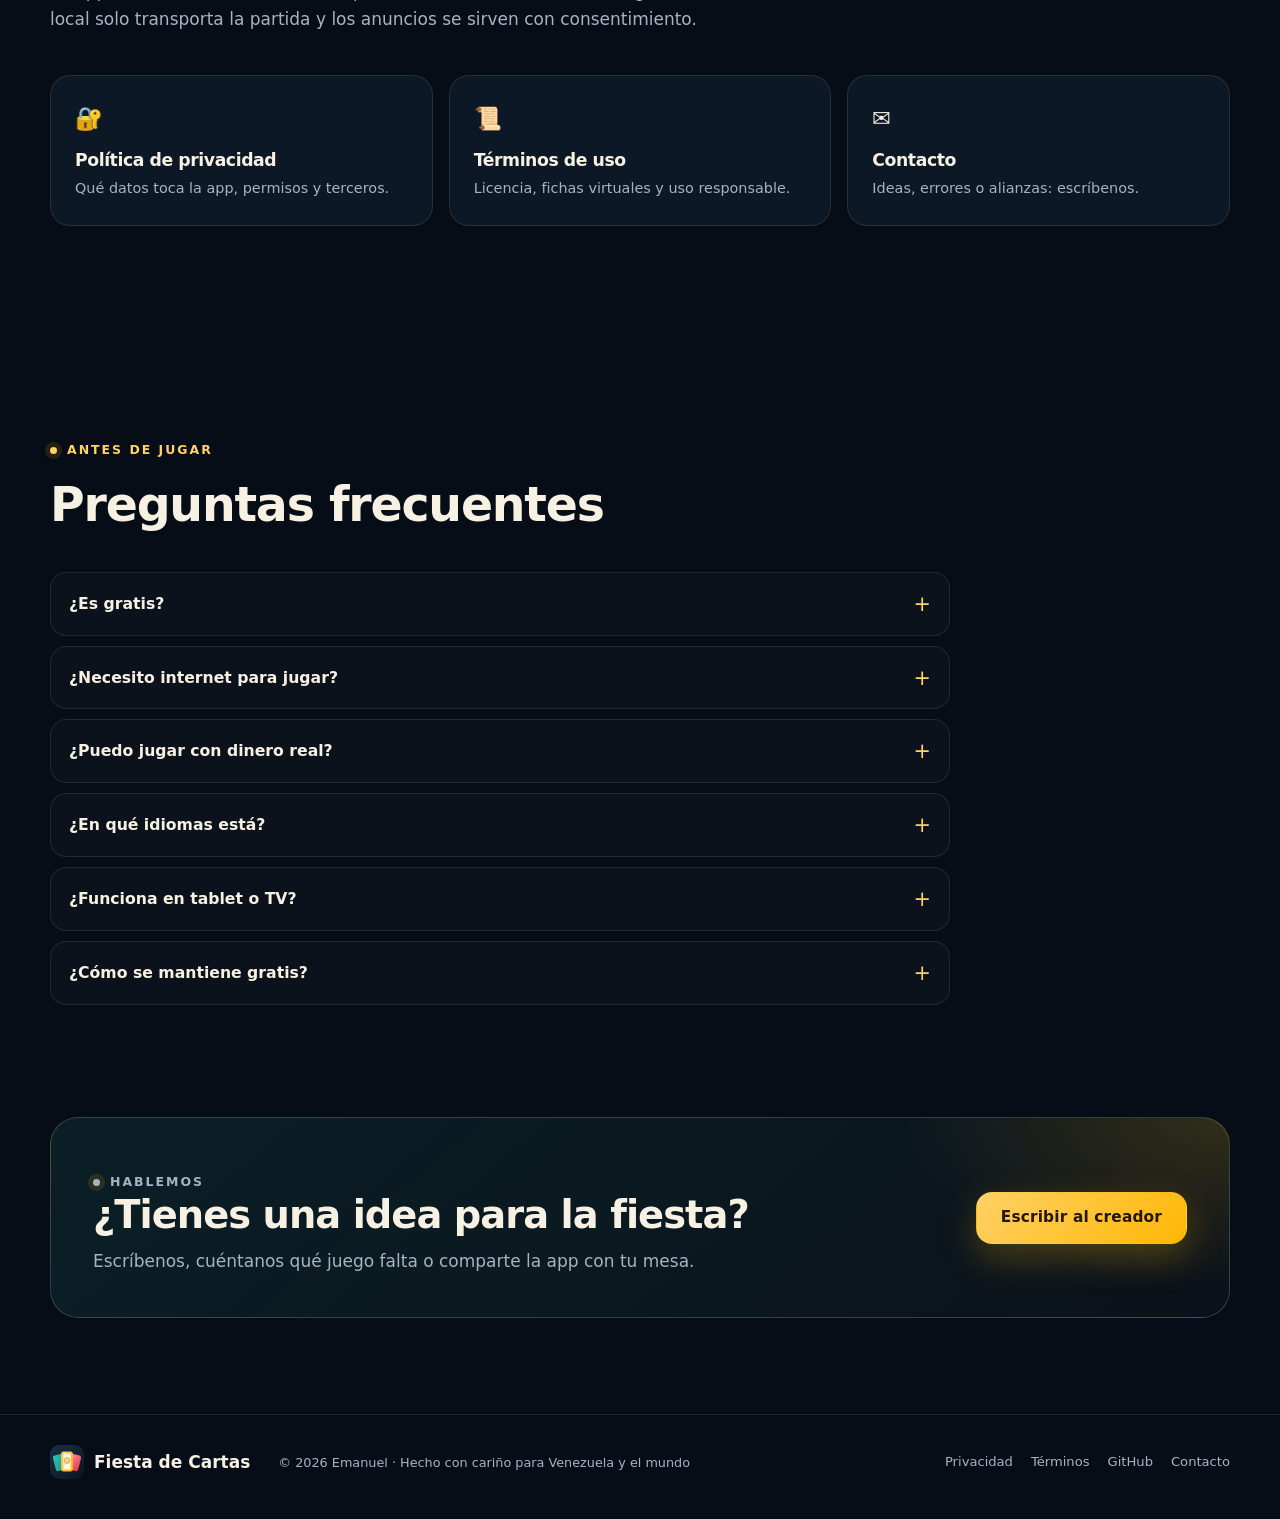
==== commit 699d2ba7: "perf: isolate seasonal backdrop from content recomposition (1.3.1)" ====
--- a/site/index.html
+++ b/site/index.html
@@ -219,13 +219,13 @@
           <p class="fineprint" data-i18n="installNote">Android puede pedir permiso para instalar apps de esta fuente. Es normal fuera de Google Play.</p>
         </div>
         <div class="download-card">
-          <div class="download-row"><span data-i18n="version">Versión</span><strong>1.3.0</strong></div>
+          <div class="download-row"><span data-i18n="version">Versión</span><strong>1.3.1</strong></div>
           <div class="download-row"><span data-i18n="size">Tamaño</span><strong>35,4 MB</strong></div>
           <div class="download-row"><span data-i18n="minAndroid">Android mínimo</span><strong>7.0</strong></div>
           <div class="download-row"><span data-i18n="package">Paquete</span><code>com.fiestadecartas.app</code></div>
           <div class="hash">
             <span>SHA-256</span>
-            <code>F65A1EF2FA0CD96965B16AA652E170B7FCCBBCCA18352E9A8C429F6F360F0F3D</code>
+            <code>62394A0D39DD36DD8AE44FD27A91559C76B7F5FACF0E24FAB611D5E46B1D5D3C</code>
           </div>
           <p class="fineprint" data-i18n="verifyNote">Verifica el hash antes de instalar si descargas desde otro espejo.</p>
         </div>
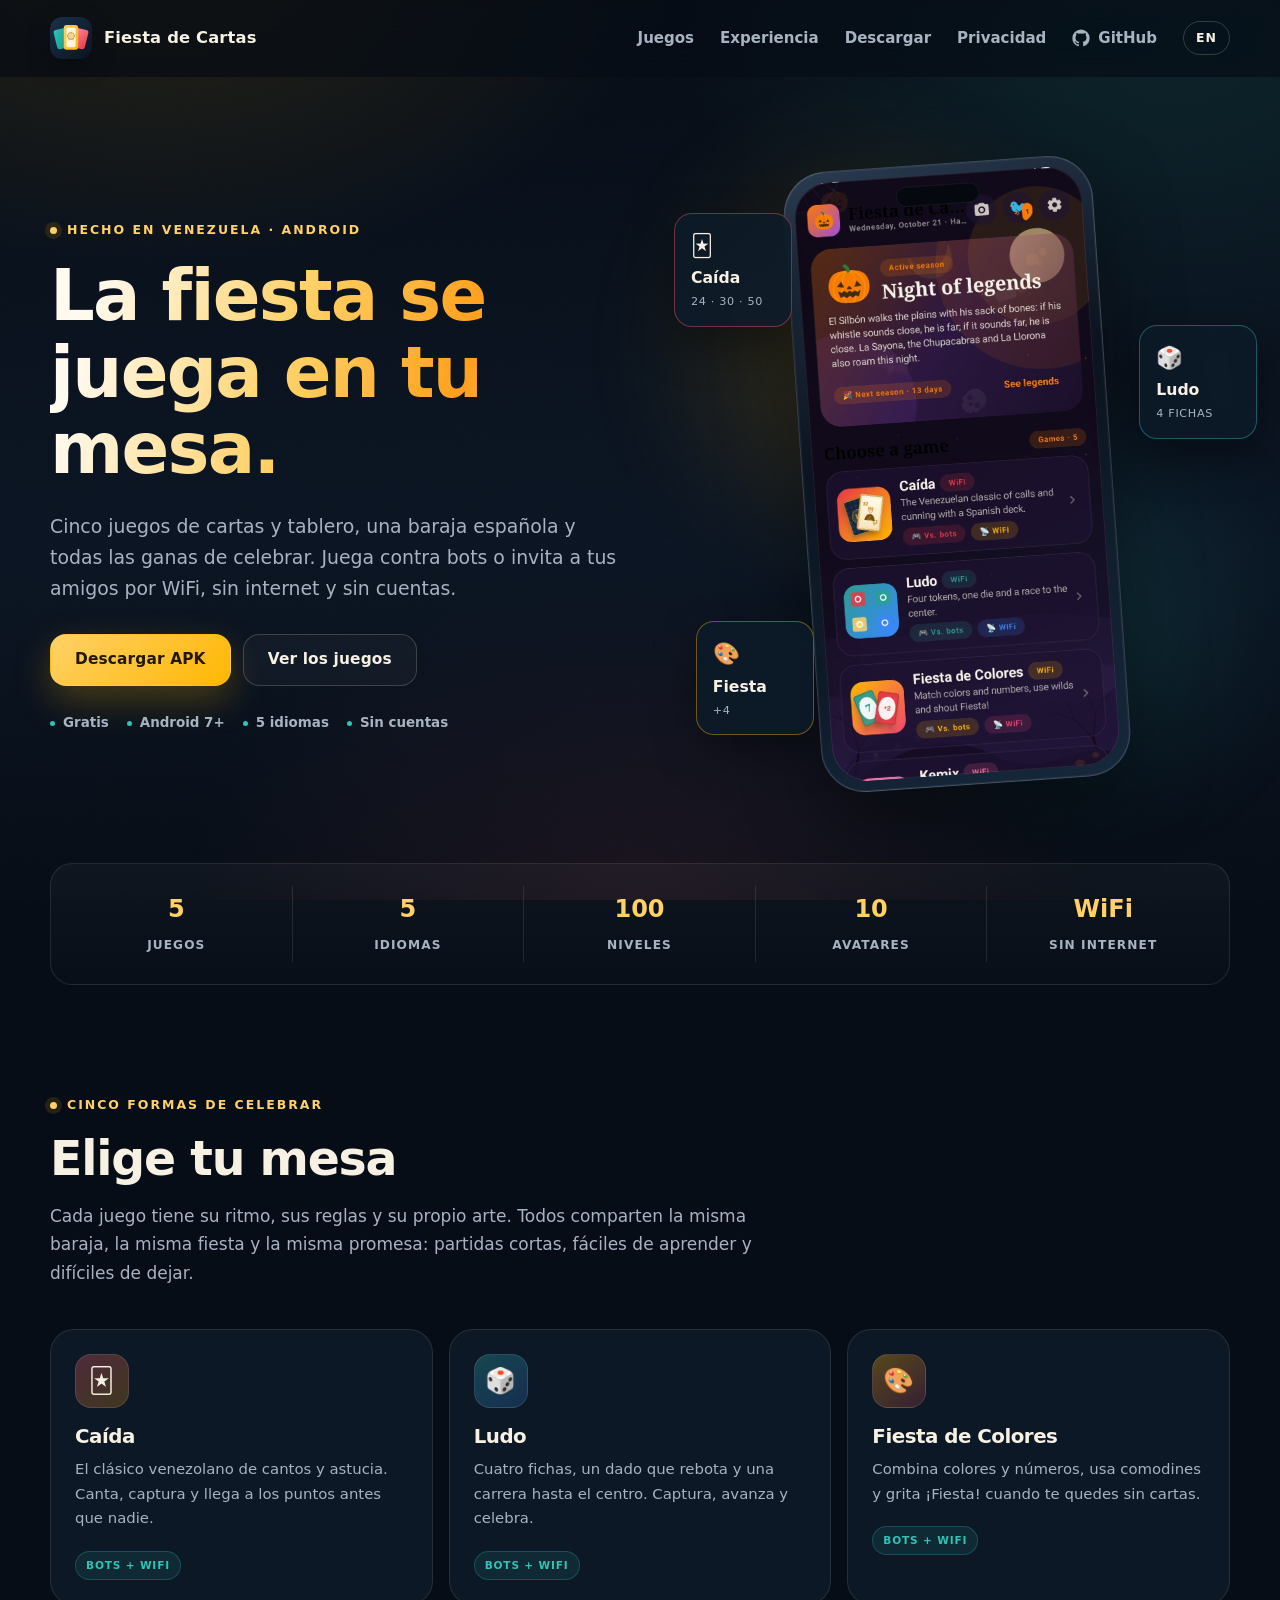
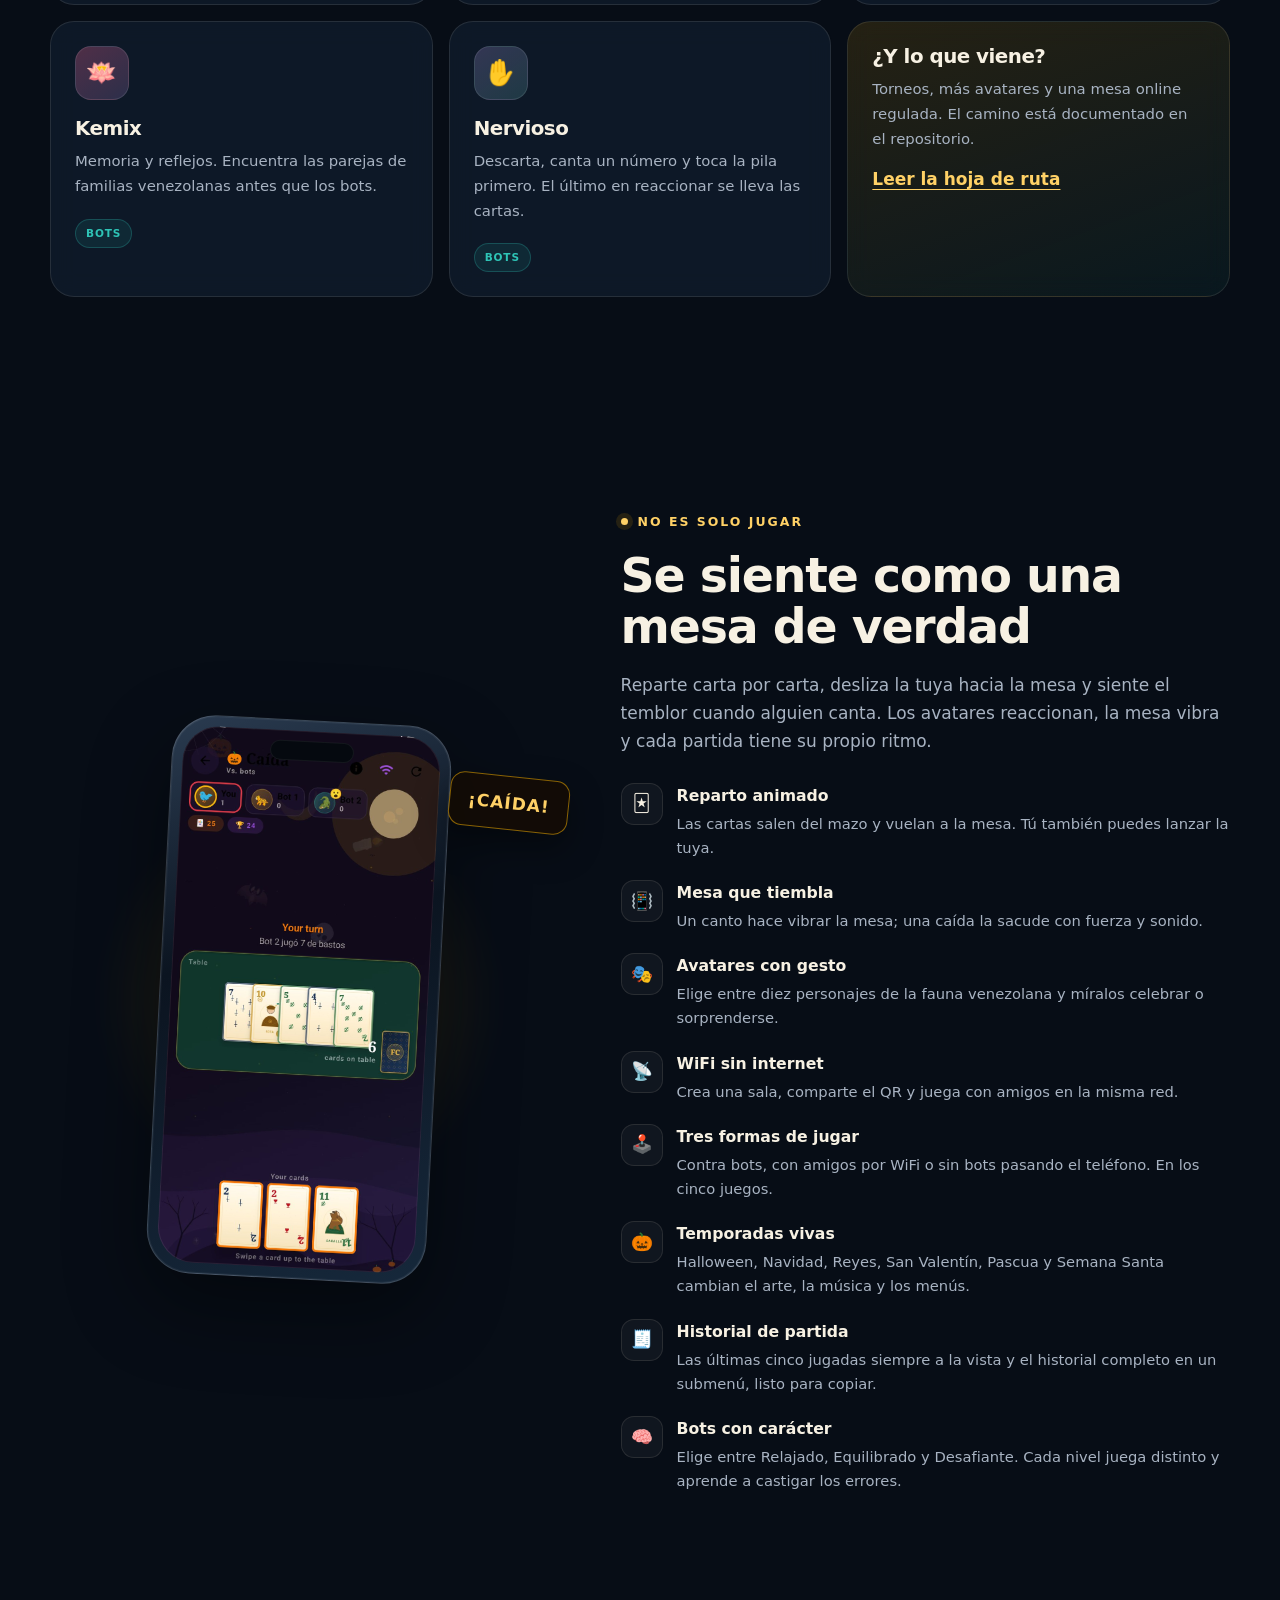
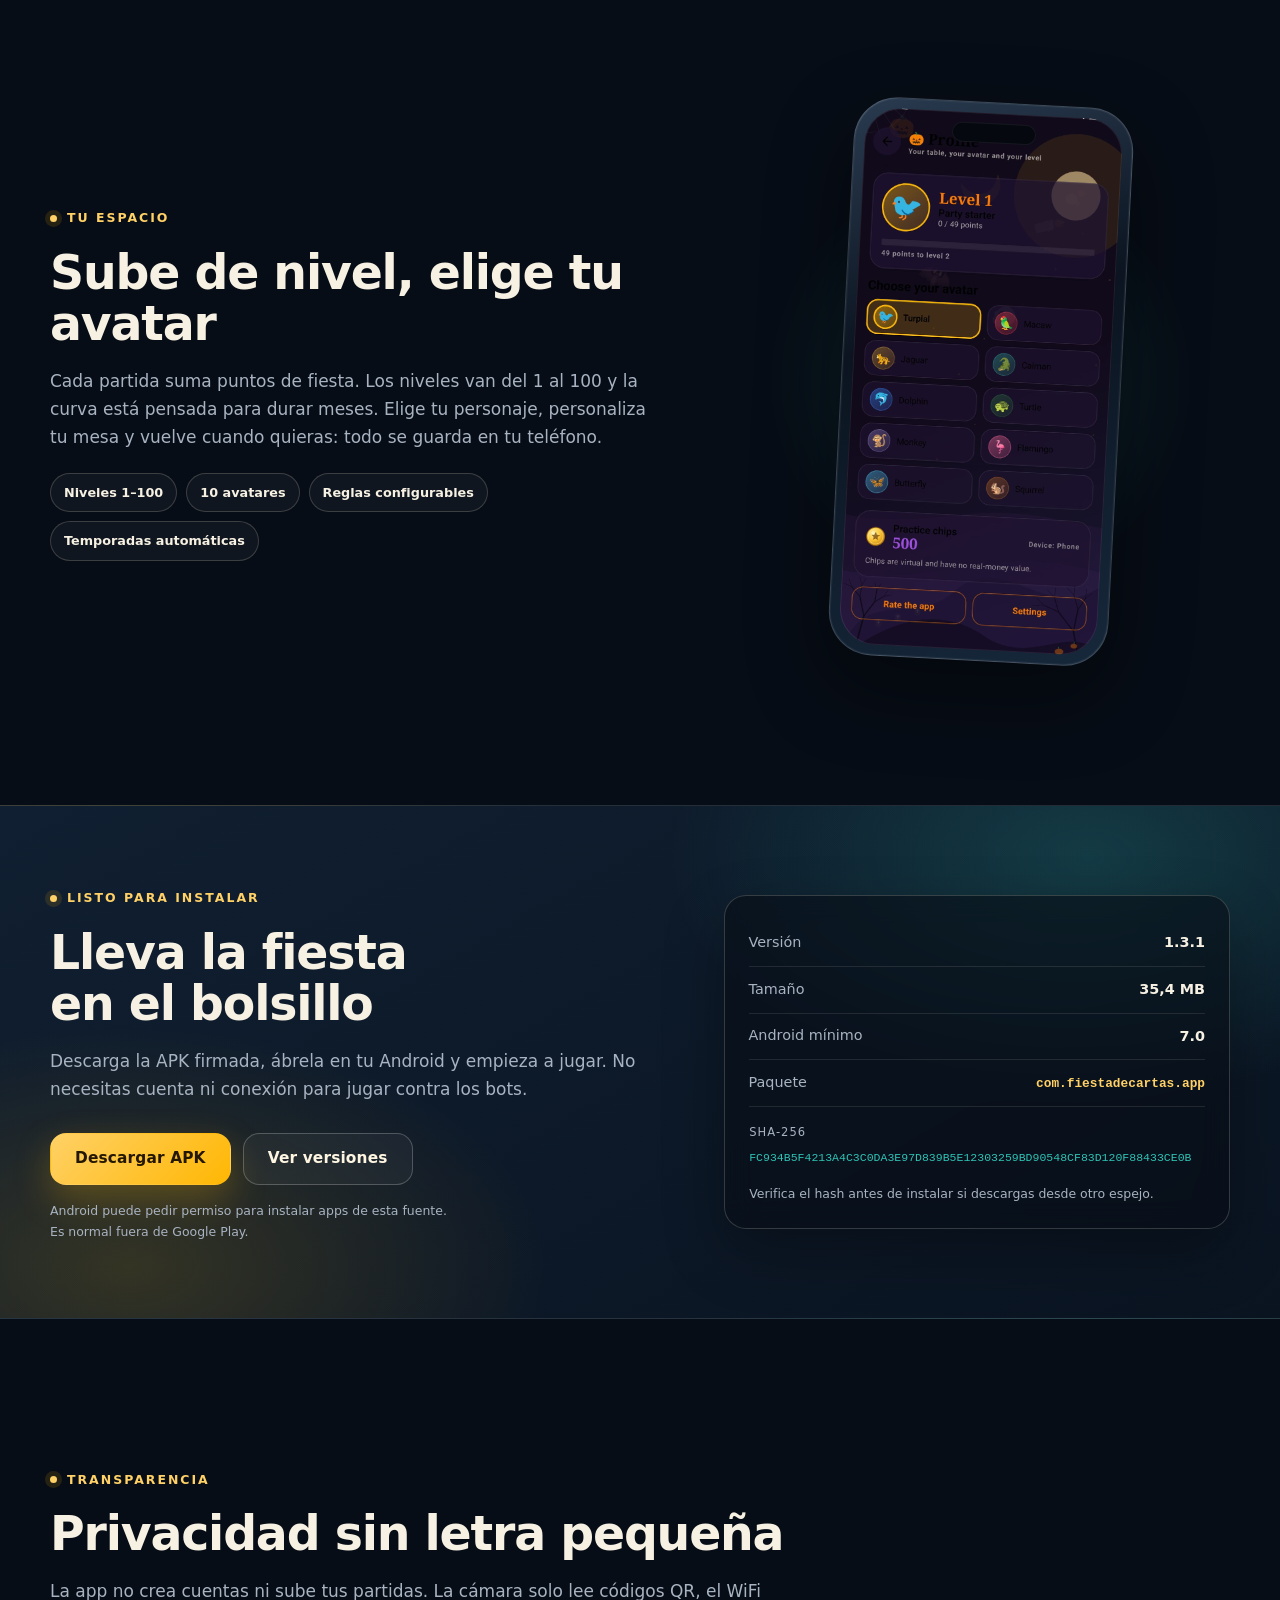
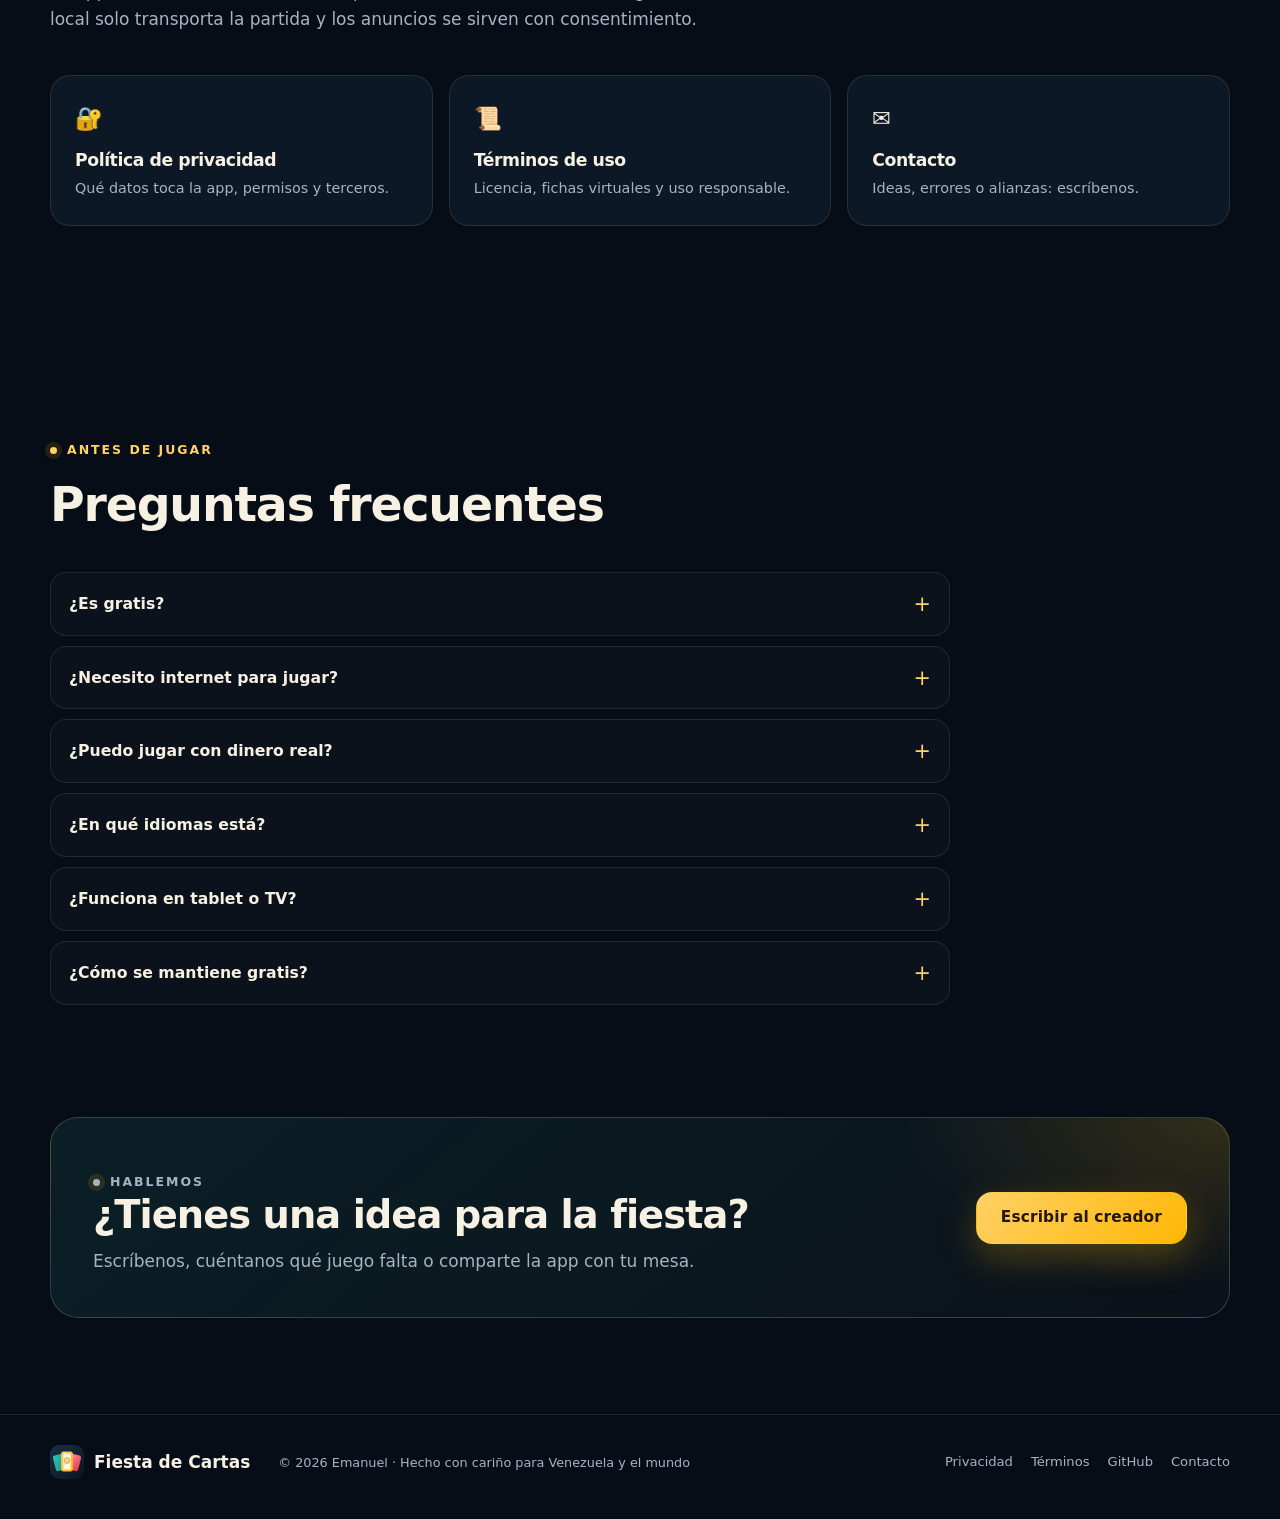
==== commit bbeb6a97: "docs: final 1.3.1 CI APK hash" ====
--- a/site/index.html
+++ b/site/index.html
@@ -225,7 +225,7 @@
           <div class="download-row"><span data-i18n="package">Paquete</span><code>com.fiestadecartas.app</code></div>
           <div class="hash">
             <span>SHA-256</span>
-            <code>62394A0D39DD36DD8AE44FD27A91559C76B7F5FACF0E24FAB611D5E46B1D5D3C</code>
+            <code>FC934B5F4213A4C3C0DA3E97D839B5E12303259BD90548CF83D120F88433CE0B</code>
           </div>
           <p class="fineprint" data-i18n="verifyNote">Verifica el hash antes de instalar si descargas desde otro espejo.</p>
         </div>
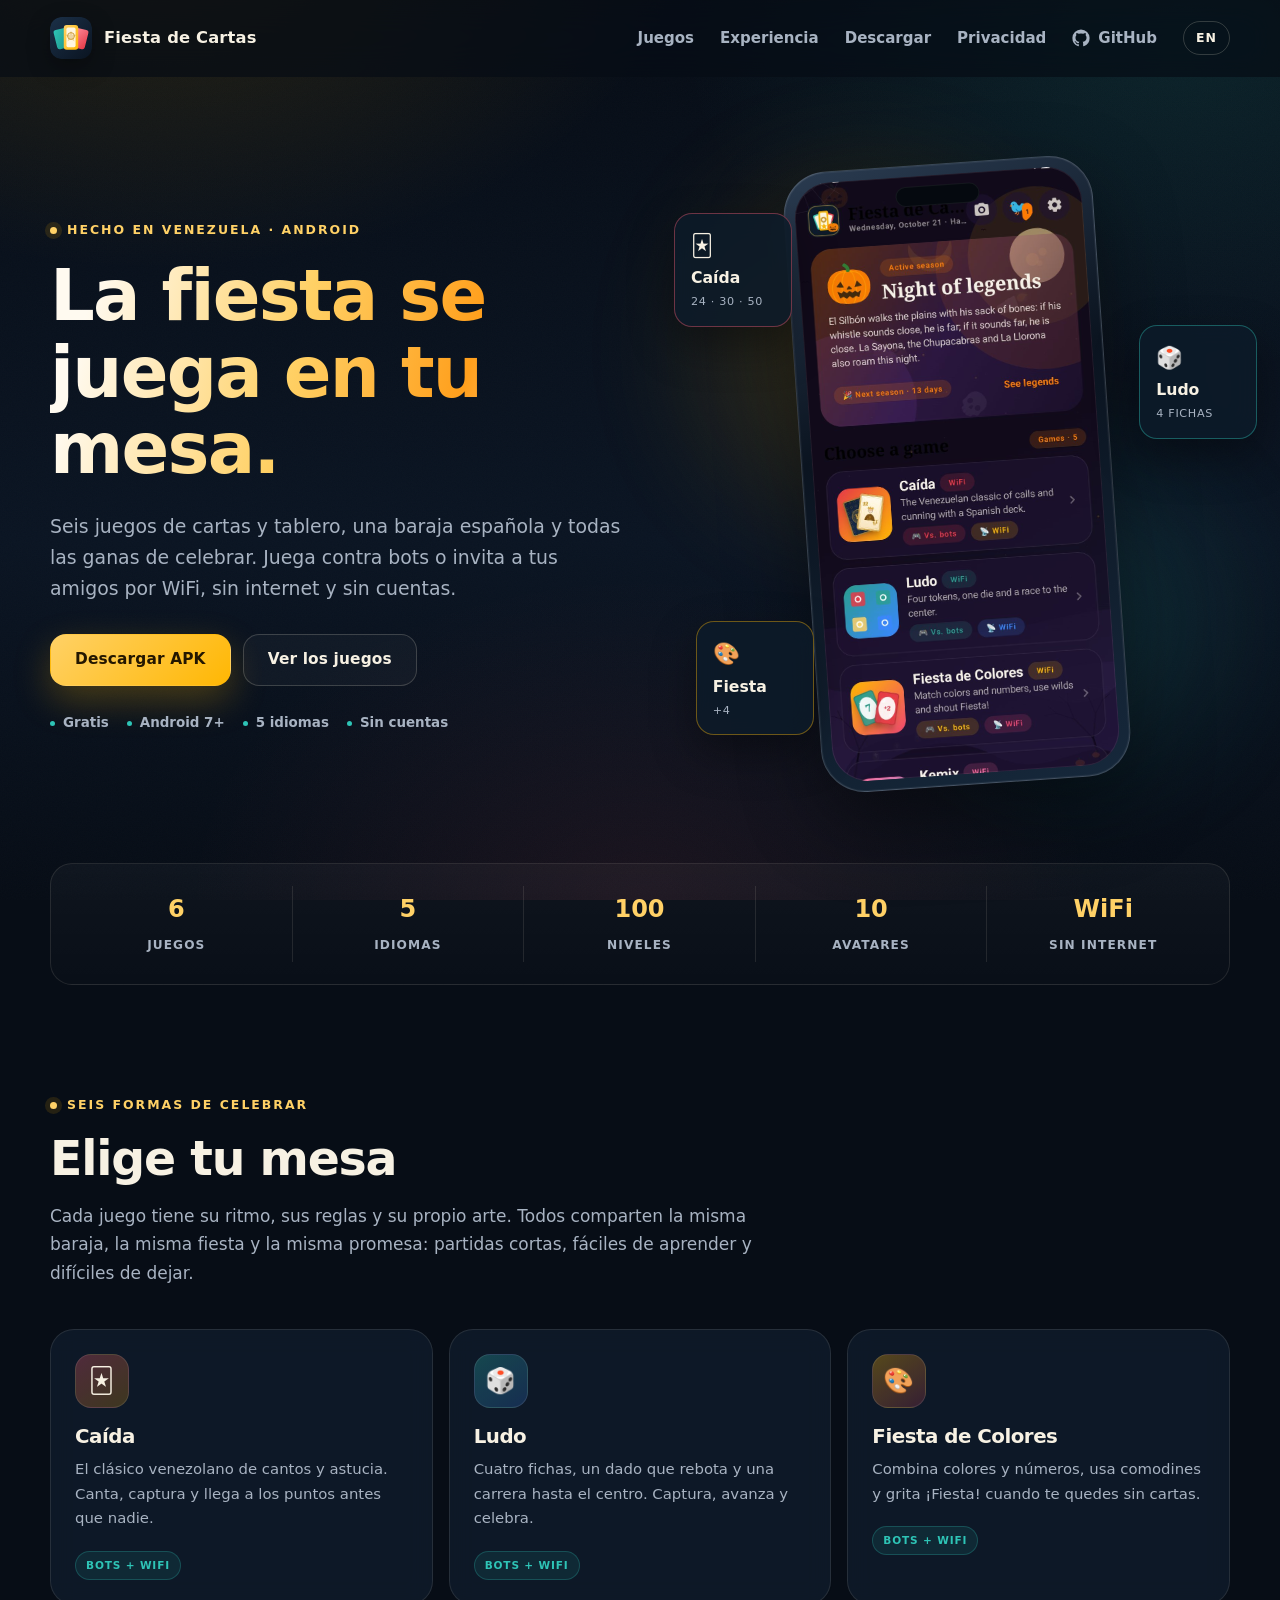
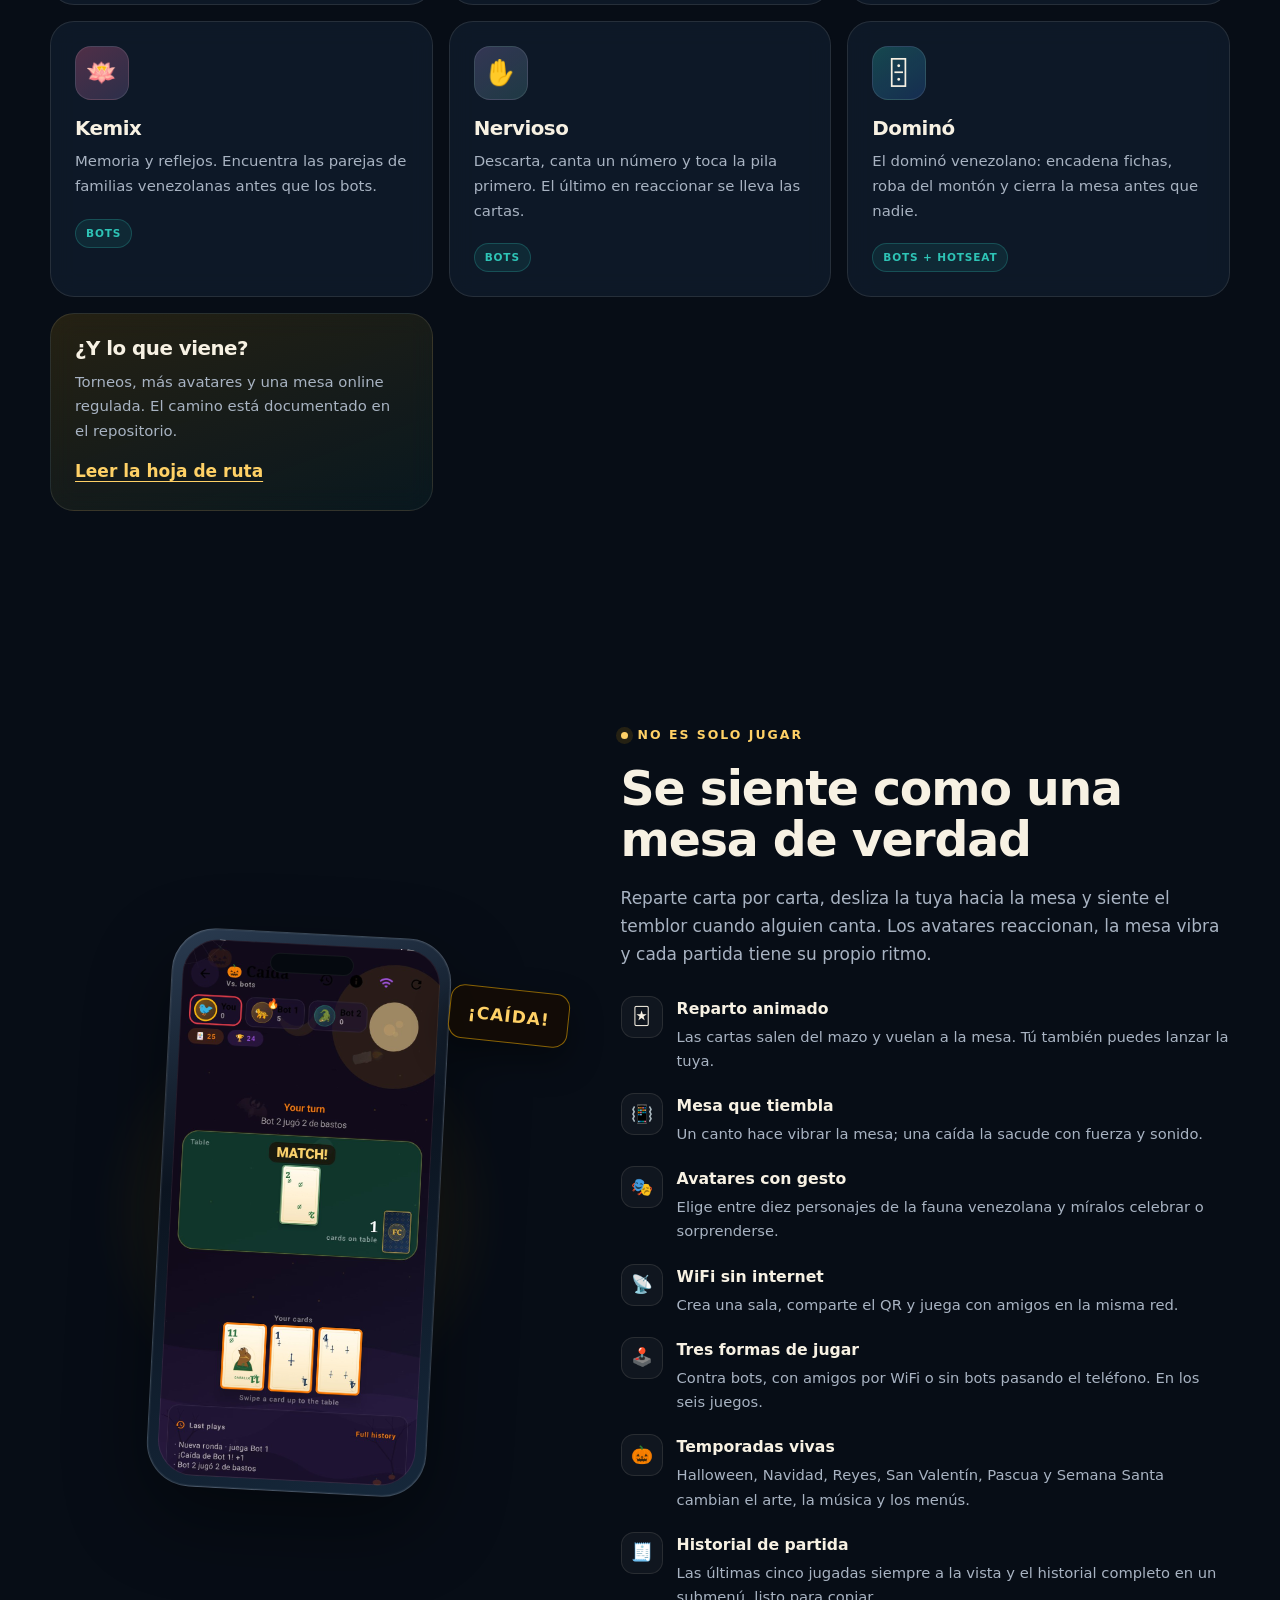
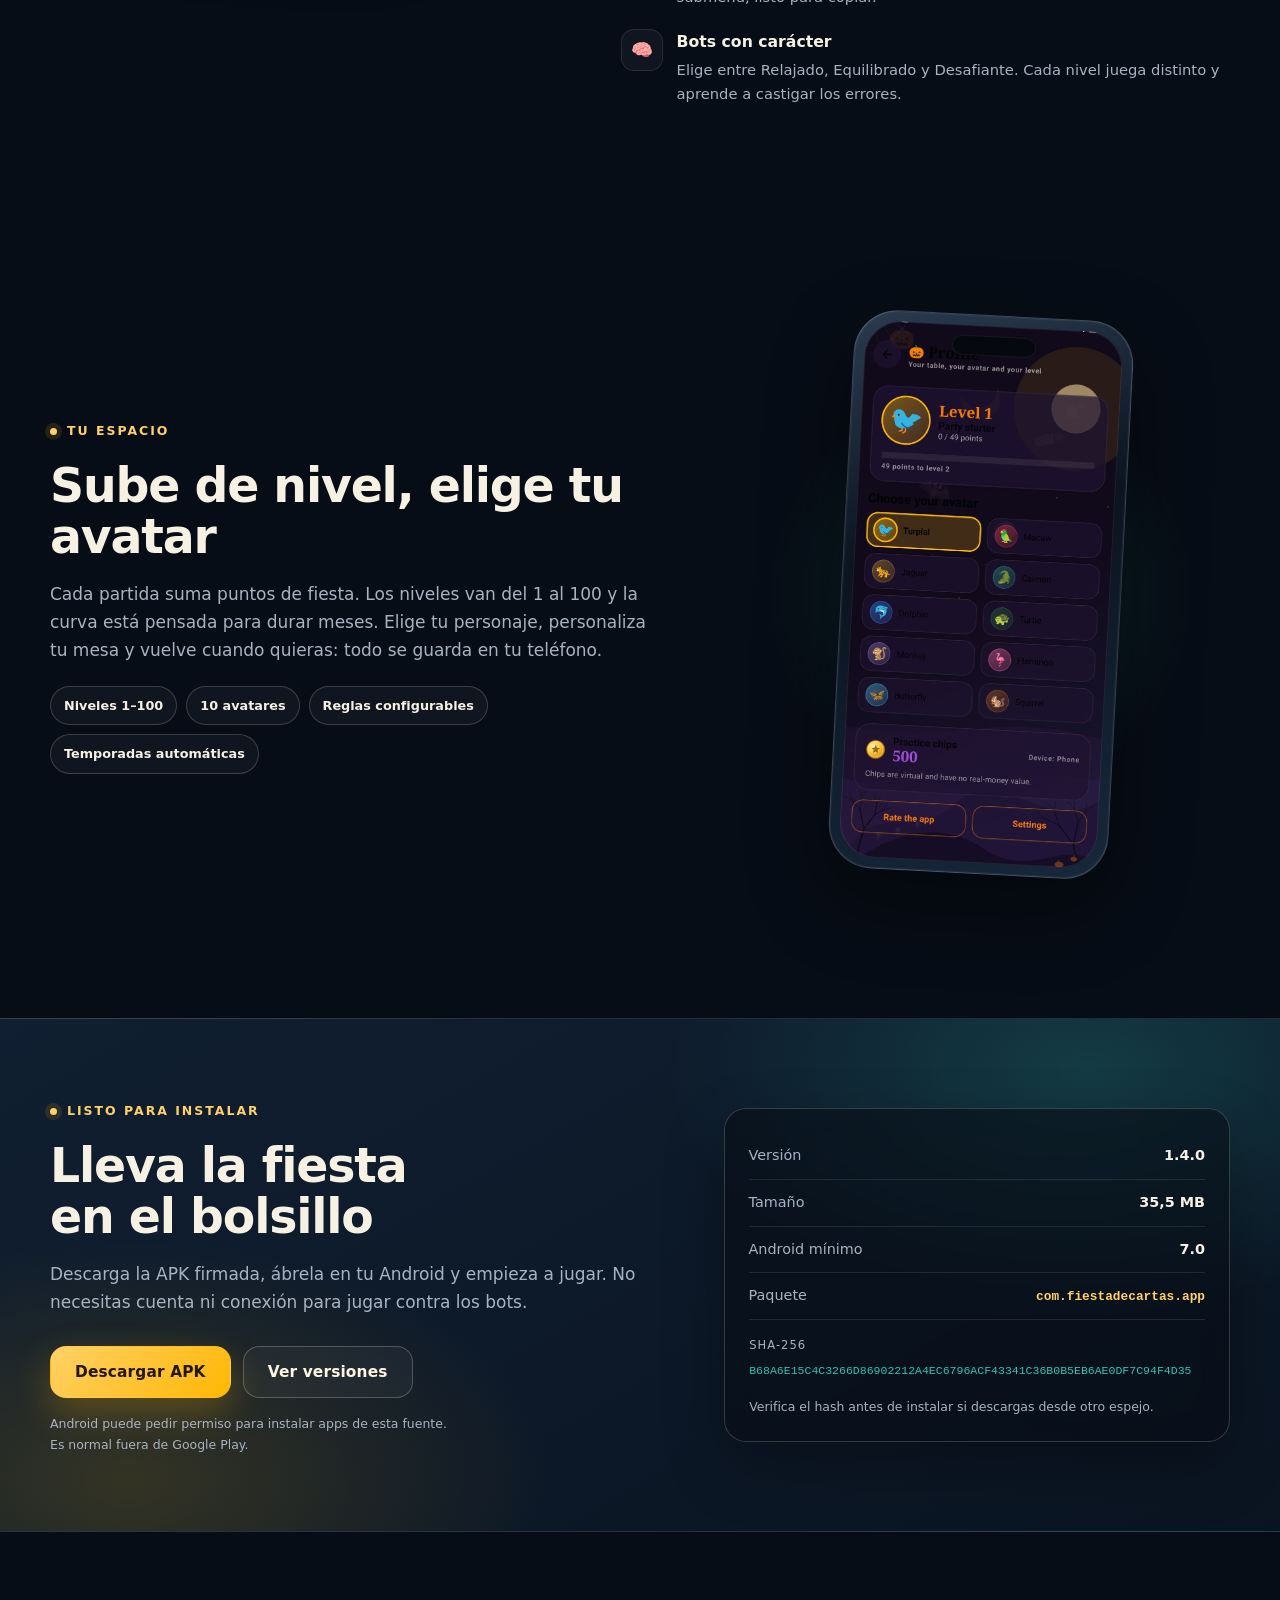
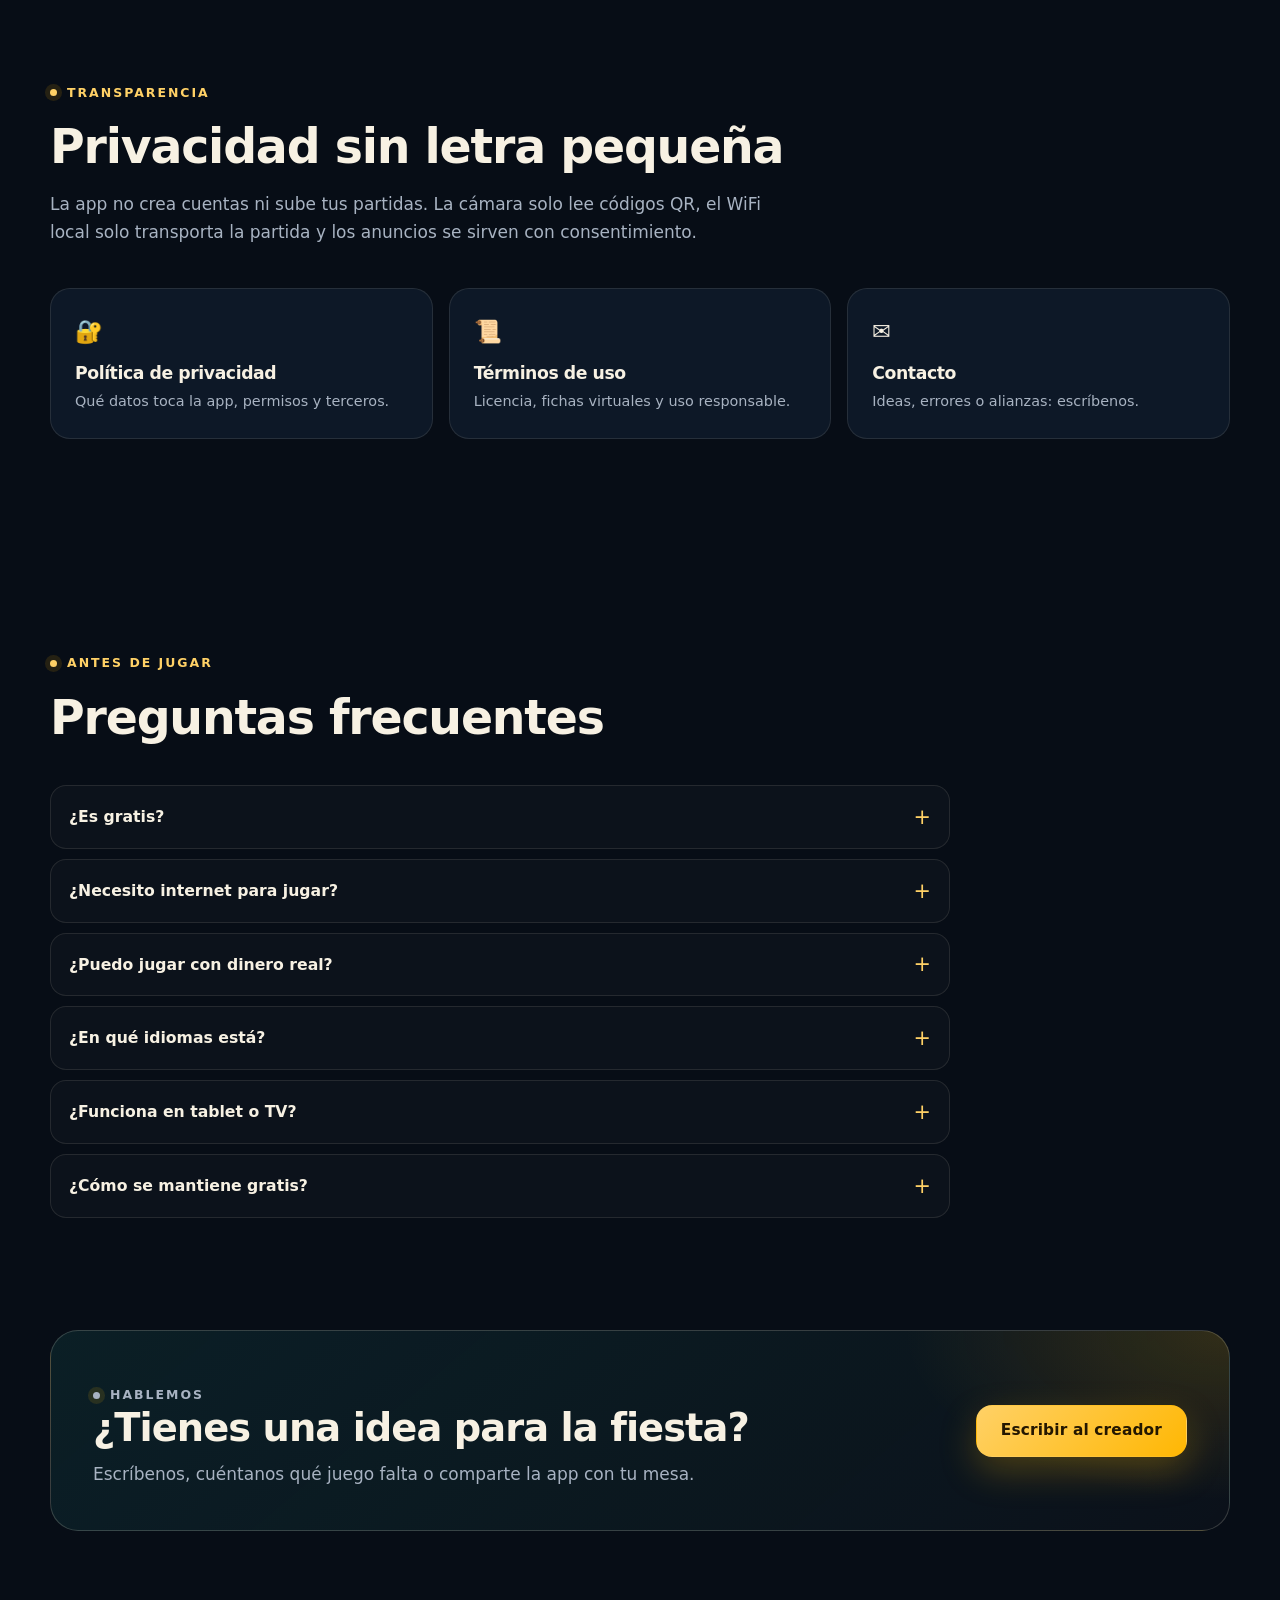
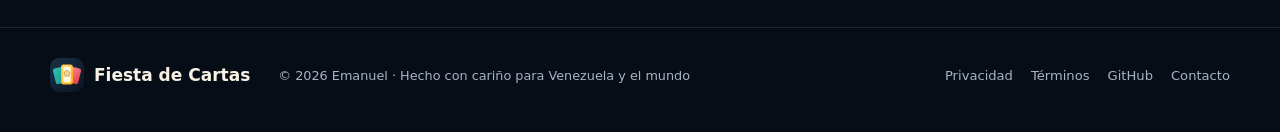
==== commit 96bee20d: "feat: 1.4.0 progression, shop, stats, replay and Domino" ====
--- a/site/index.html
+++ b/site/index.html
@@ -12,7 +12,7 @@
   <link rel="stylesheet" href="./styles.css" />
   <meta property="og:type" content="website" />
   <meta property="og:title" content="Fiesta de Cartas — la fiesta se juega en tu mesa" />
-  <meta property="og:description" content="Cinco juegos, una baraja y todas las ganas de celebrar. Descarga la app Android gratis." />
+  <meta property="og:description" content="Seis juegos, una baraja y todas las ganas de celebrar. Descarga la app Android gratis." />
   <meta property="og:url" content="https://emanuelindustri-source.github.io/fiesta-de-cartas/" />
   <meta property="og:image" content="https://emanuelindustri-source.github.io/fiesta-de-cartas/assets/og.png" />
   <meta name="twitter:card" content="summary_large_image" />
@@ -67,7 +67,7 @@
         <div class="hero-copy reveal">
           <p class="eyebrow"><span class="dot"></span><span data-i18n="heroEyebrow">Hecho en Venezuela · Android</span></p>
           <h1 data-i18n="heroTitle">La fiesta se juega en tu mesa.</h1>
-          <p class="lead" data-i18n="heroLead">Cinco juegos de cartas y tablero, una baraja española y todas las ganas de celebrar. Juega contra bots o invita a tus amigos por WiFi, sin internet y sin cuentas.</p>
+          <p class="lead" data-i18n="heroLead">Seis juegos de cartas y tablero, una baraja española y todas las ganas de celebrar. Juega contra bots o invita a tus amigos por WiFi, sin internet y sin cuentas.</p>
           <div class="hero-actions">
             <a class="btn btn-primary" href="https://github.com/emanuelindustri-source/fiesta-de-cartas/releases/latest/download/app-release.apk" data-i18n="downloadApk">Descargar APK</a>
             <a class="btn btn-ghost" href="#juegos" data-i18n="seeGames">Ver los juegos</a>
@@ -107,7 +107,7 @@
     </section>
 
     <section class="stats wrap" aria-label="Datos rápidos">
-      <div><strong>5</strong><span data-i18n="statGames">juegos</span></div>
+      <div><strong>6</strong><span data-i18n="statGames">juegos</span></div>
       <div><strong>5</strong><span data-i18n="statLangs">idiomas</span></div>
       <div><strong>100</strong><span data-i18n="statLevels">niveles</span></div>
       <div><strong>10</strong><span data-i18n="statAvatars">avatares</span></div>
@@ -116,7 +116,7 @@
 
     <section class="section wrap" id="juegos">
       <div class="section-head reveal">
-        <p class="eyebrow"><span class="dot"></span><span data-i18n="gamesEyebrow">Cinco formas de celebrar</span></p>
+        <p class="eyebrow"><span class="dot"></span><span data-i18n="gamesEyebrow">Seis formas de celebrar</span></p>
         <h2 data-i18n="gamesTitle">Elige tu mesa</h2>
         <p class="section-lead" data-i18n="gamesLead">Cada juego tiene su ritmo, sus reglas y su propio arte. Todos comparten la misma baraja, la misma fiesta y la misma promesa: partidas cortas, fáciles de aprender y difíciles de dejar.</p>
       </div>
@@ -150,6 +150,12 @@
           <h3>Nervioso</h3>
           <p data-i18n="gameNervioso">Descarta, canta un número y toca la pila primero. El último en reaccionar se lleva las cartas.</p>
           <span class="tag" data-i18n="tagBots">Bots</span>
+        </article>
+        <article class="game-card reveal">
+          <div class="game-icon icon-ludo">🁫</div>
+          <h3>Dominó</h3>
+          <p data-i18n="gameDomino">El dominó venezolano: encadena fichas, roba del montón y cierra la mesa antes que nadie.</p>
+          <span class="tag" data-i18n="tagBotsHotseat">Bots + hotseat</span>
         </article>
         <article class="game-card game-card-cta reveal">
           <h3 data-i18n="moreSoon">¿Y lo que viene?</h3>
@@ -176,7 +182,7 @@
           <li><span>📳</span><div><strong data-i18n="featShake">Mesa que tiembla</strong><p data-i18n="featShakeText">Un canto hace vibrar la mesa; una caída la sacude con fuerza y sonido.</p></div></li>
           <li><span>🎭</span><div><strong data-i18n="featAvatars">Avatares con gesto</strong><p data-i18n="featAvatarsText">Elige entre diez personajes de la fauna venezolana y míralos celebrar o sorprenderse.</p></div></li>
           <li><span>📡</span><div><strong data-i18n="featWifi">WiFi sin internet</strong><p data-i18n="featWifiText">Crea una sala, comparte el QR y juega con amigos en la misma red.</p></div></li>
-          <li><span>🕹️</span><div><strong data-i18n="featModes">Tres formas de jugar</strong><p data-i18n="featModesText">Contra bots, con amigos por WiFi o sin bots pasando el teléfono. En los cinco juegos.</p></div></li>
+          <li><span>🕹️</span><div><strong data-i18n="featModes">Tres formas de jugar</strong><p data-i18n="featModesText">Contra bots, con amigos por WiFi o sin bots pasando el teléfono. En los seis juegos.</p></div></li>
           <li><span>🎃</span><div><strong data-i18n="featSeasons">Temporadas vivas</strong><p data-i18n="featSeasonsText">Halloween, Navidad, Reyes, San Valentín, Pascua y Semana Santa cambian el arte, la música y los menús.</p></div></li>
           <li><span>🧾</span><div><strong data-i18n="featHistory">Historial de partida</strong><p data-i18n="featHistoryText">Las últimas cinco jugadas siempre a la vista y el historial completo en un submenú, listo para copiar.</p></div></li>
           <li><span>🧠</span><div><strong data-i18n="featBots">Bots con carácter</strong><p data-i18n="featBotsText">Elige entre Relajado, Equilibrado y Desafiante. Cada nivel juega distinto y aprende a castigar los errores.</p></div></li>
@@ -219,13 +225,13 @@
           <p class="fineprint" data-i18n="installNote">Android puede pedir permiso para instalar apps de esta fuente. Es normal fuera de Google Play.</p>
         </div>
         <div class="download-card">
-          <div class="download-row"><span data-i18n="version">Versión</span><strong>1.3.1</strong></div>
-          <div class="download-row"><span data-i18n="size">Tamaño</span><strong>35,4 MB</strong></div>
+          <div class="download-row"><span data-i18n="version">Versión</span><strong>1.4.0</strong></div>
+          <div class="download-row"><span data-i18n="size">Tamaño</span><strong>35,5 MB</strong></div>
           <div class="download-row"><span data-i18n="minAndroid">Android mínimo</span><strong>7.0</strong></div>
           <div class="download-row"><span data-i18n="package">Paquete</span><code>com.fiestadecartas.app</code></div>
           <div class="hash">
             <span>SHA-256</span>
-            <code>FC934B5F4213A4C3C0DA3E97D839B5E12303259BD90548CF83D120F88433CE0B</code>
+            <code>B68A6E15C4C3266D86902212A4EC6796ACF43341C36B0B5EB6AE0DF7C94F4D35</code>
           </div>
           <p class="fineprint" data-i18n="verifyNote">Verifica el hash antes de instalar si descargas desde otro espejo.</p>
         </div>
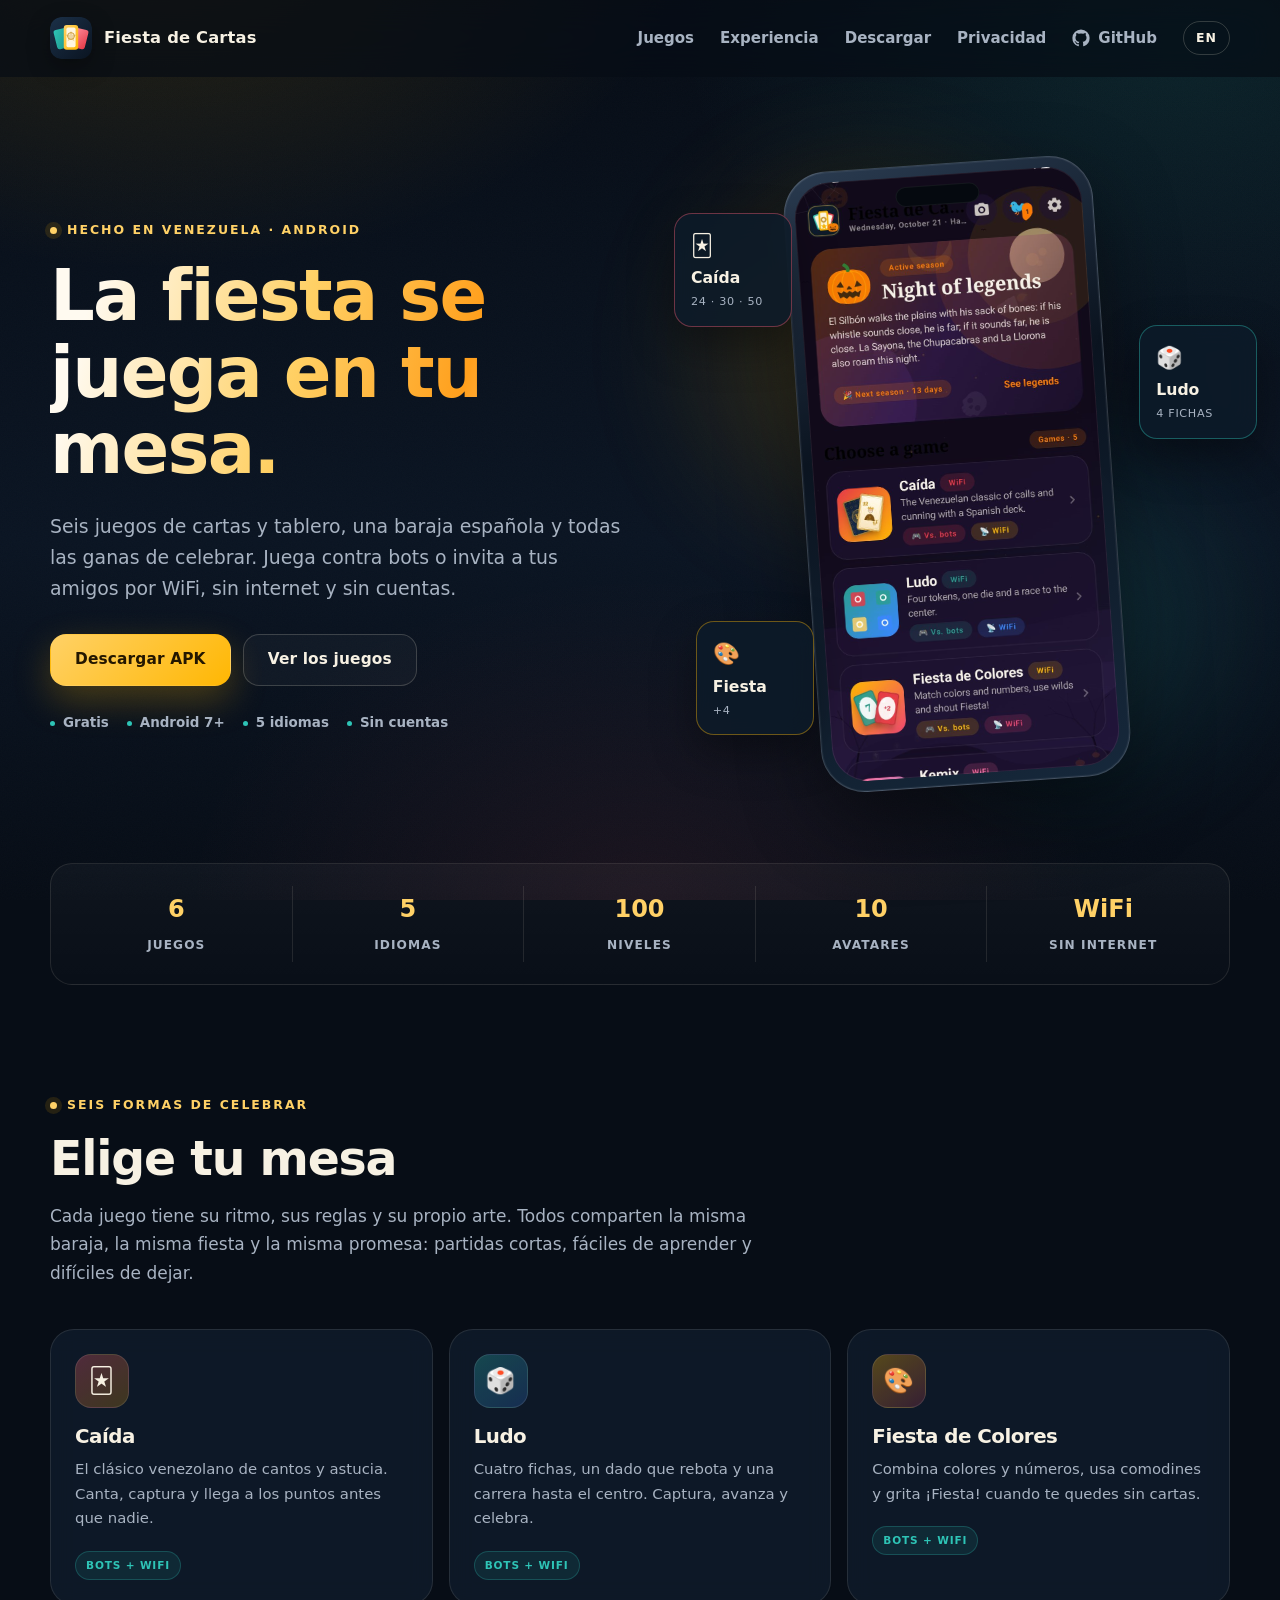
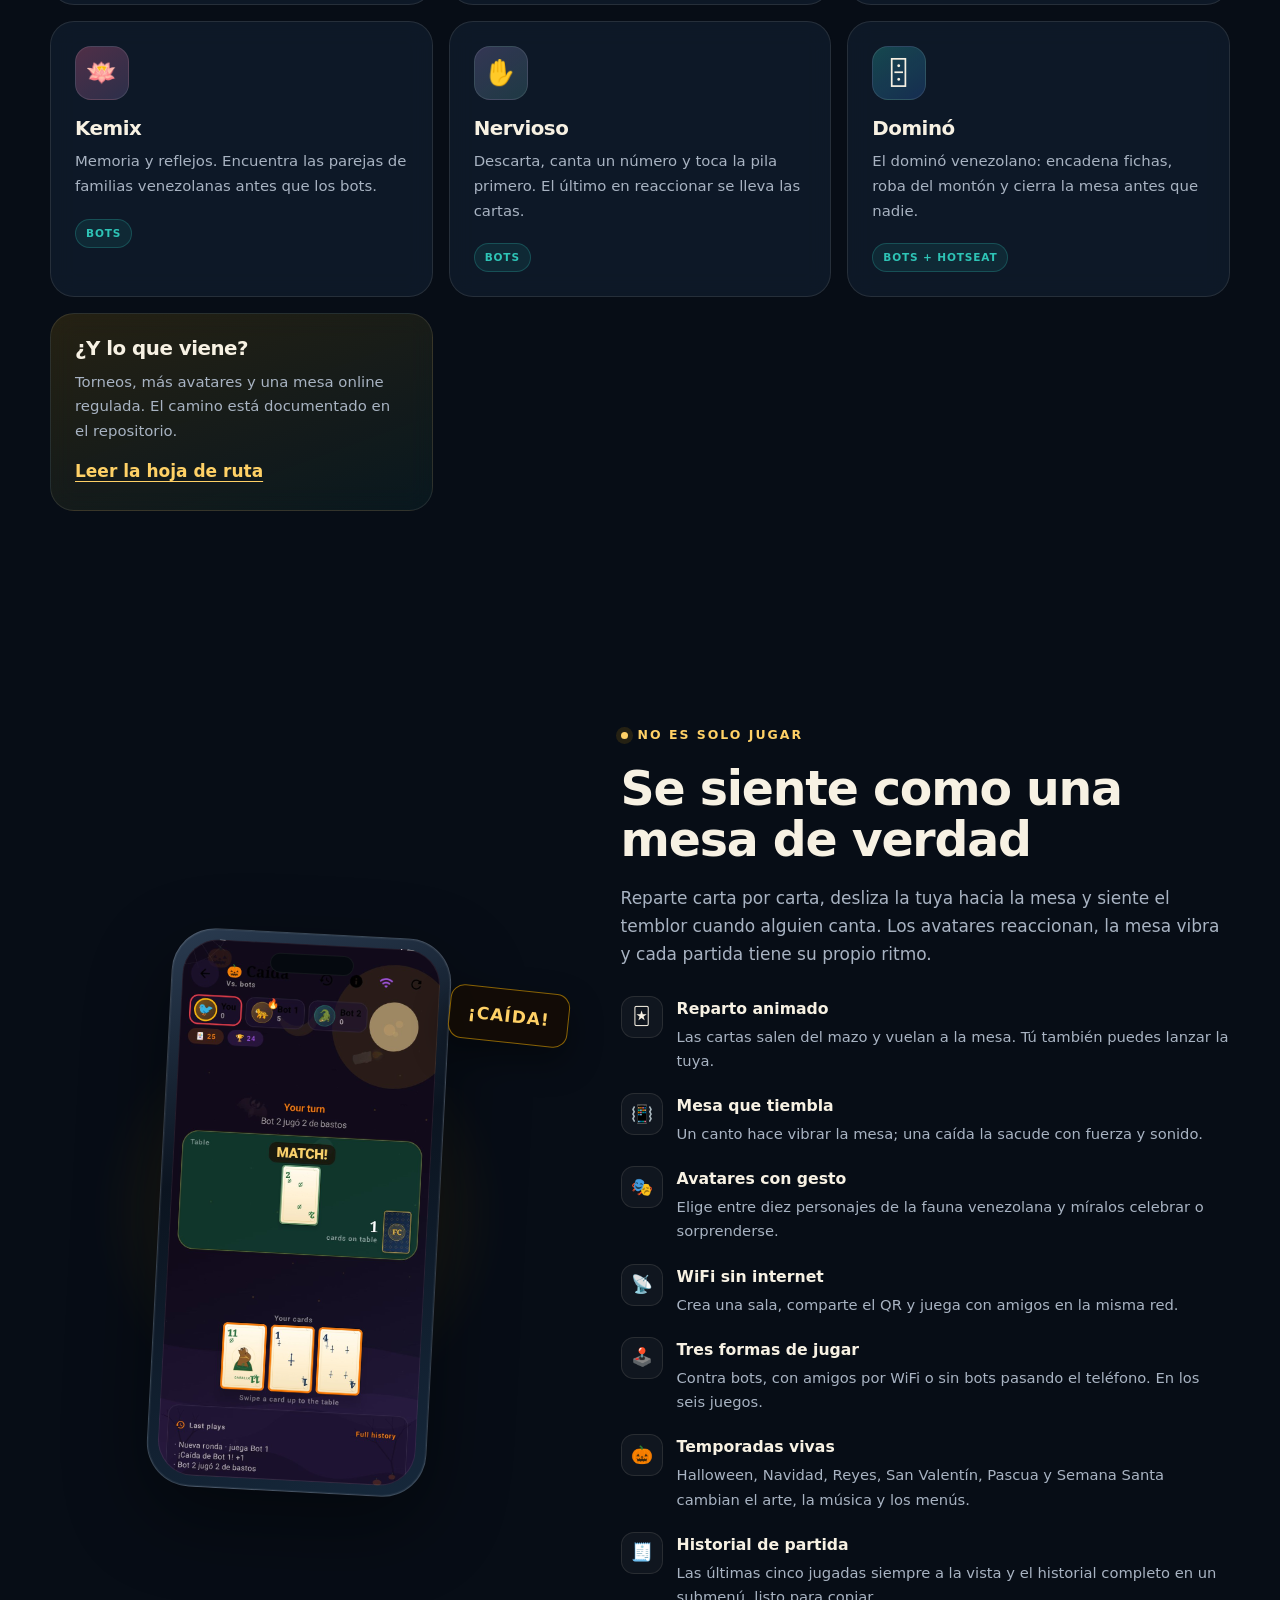
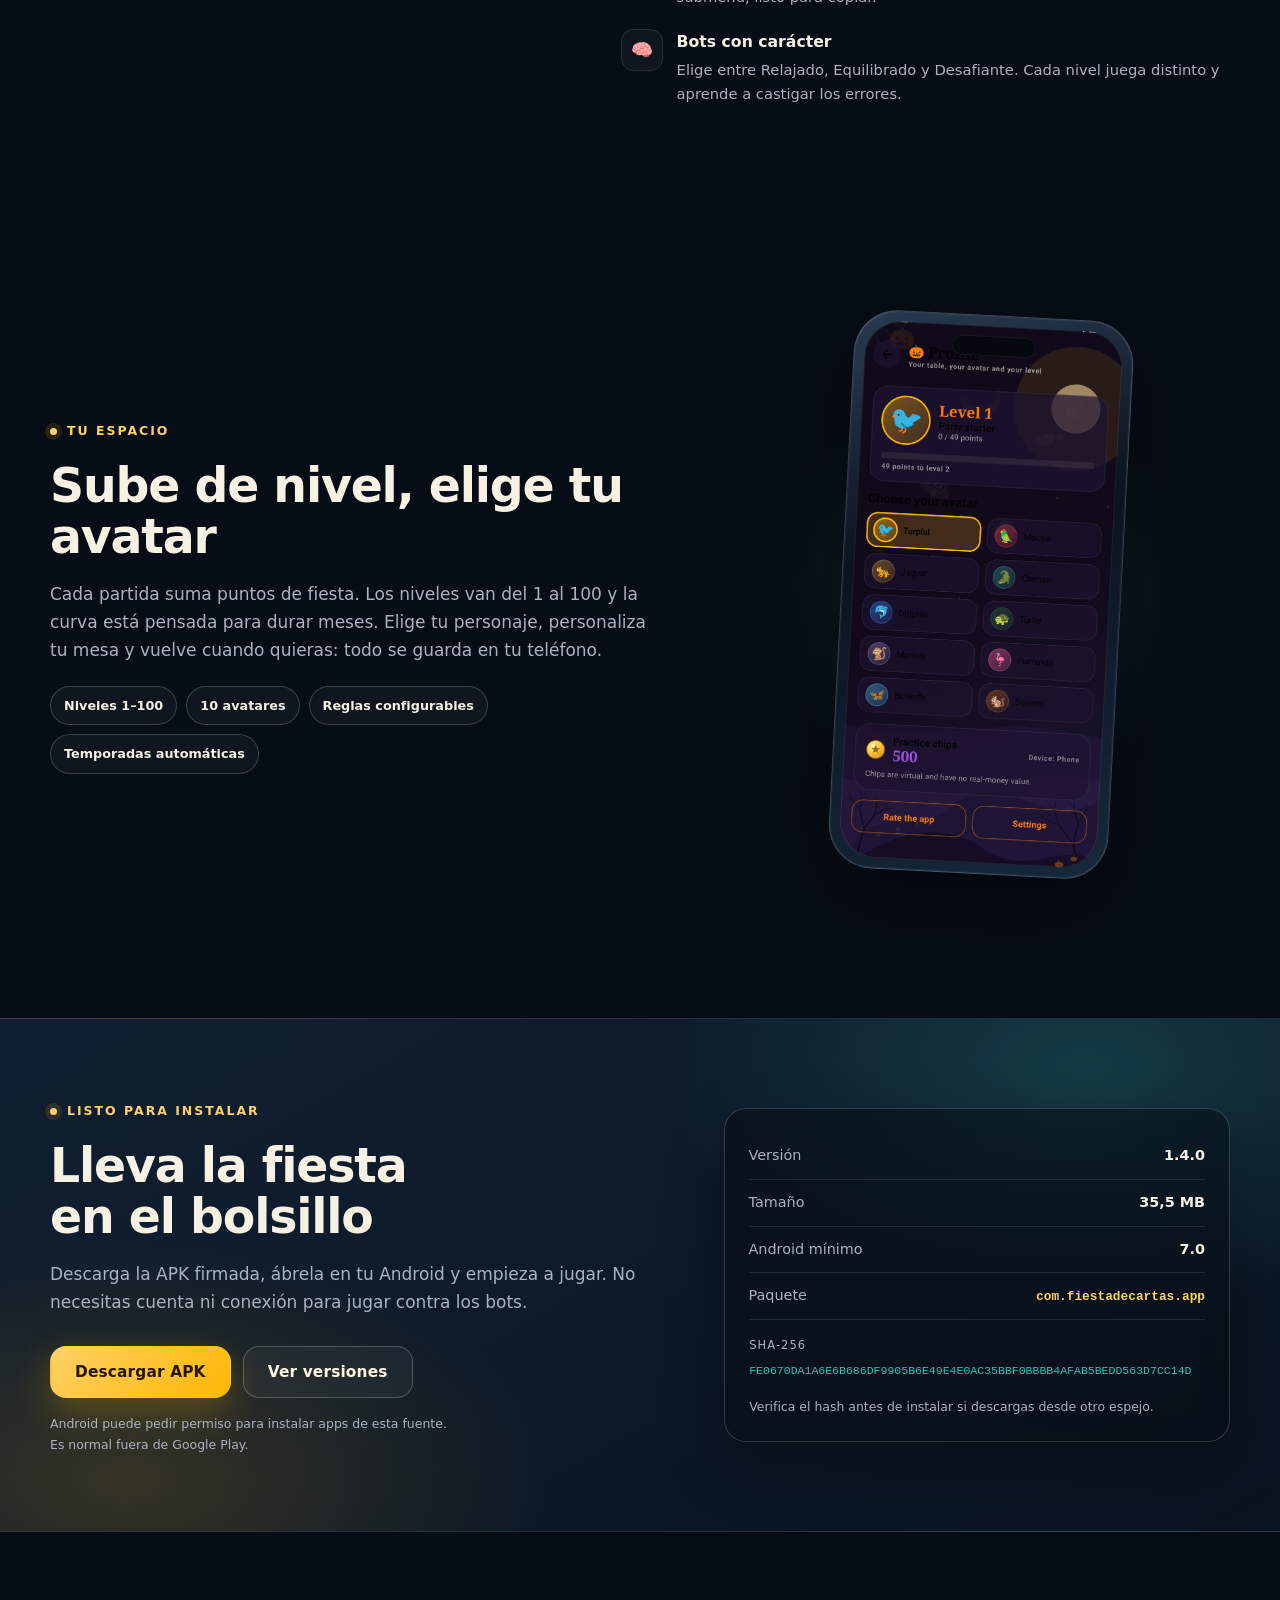
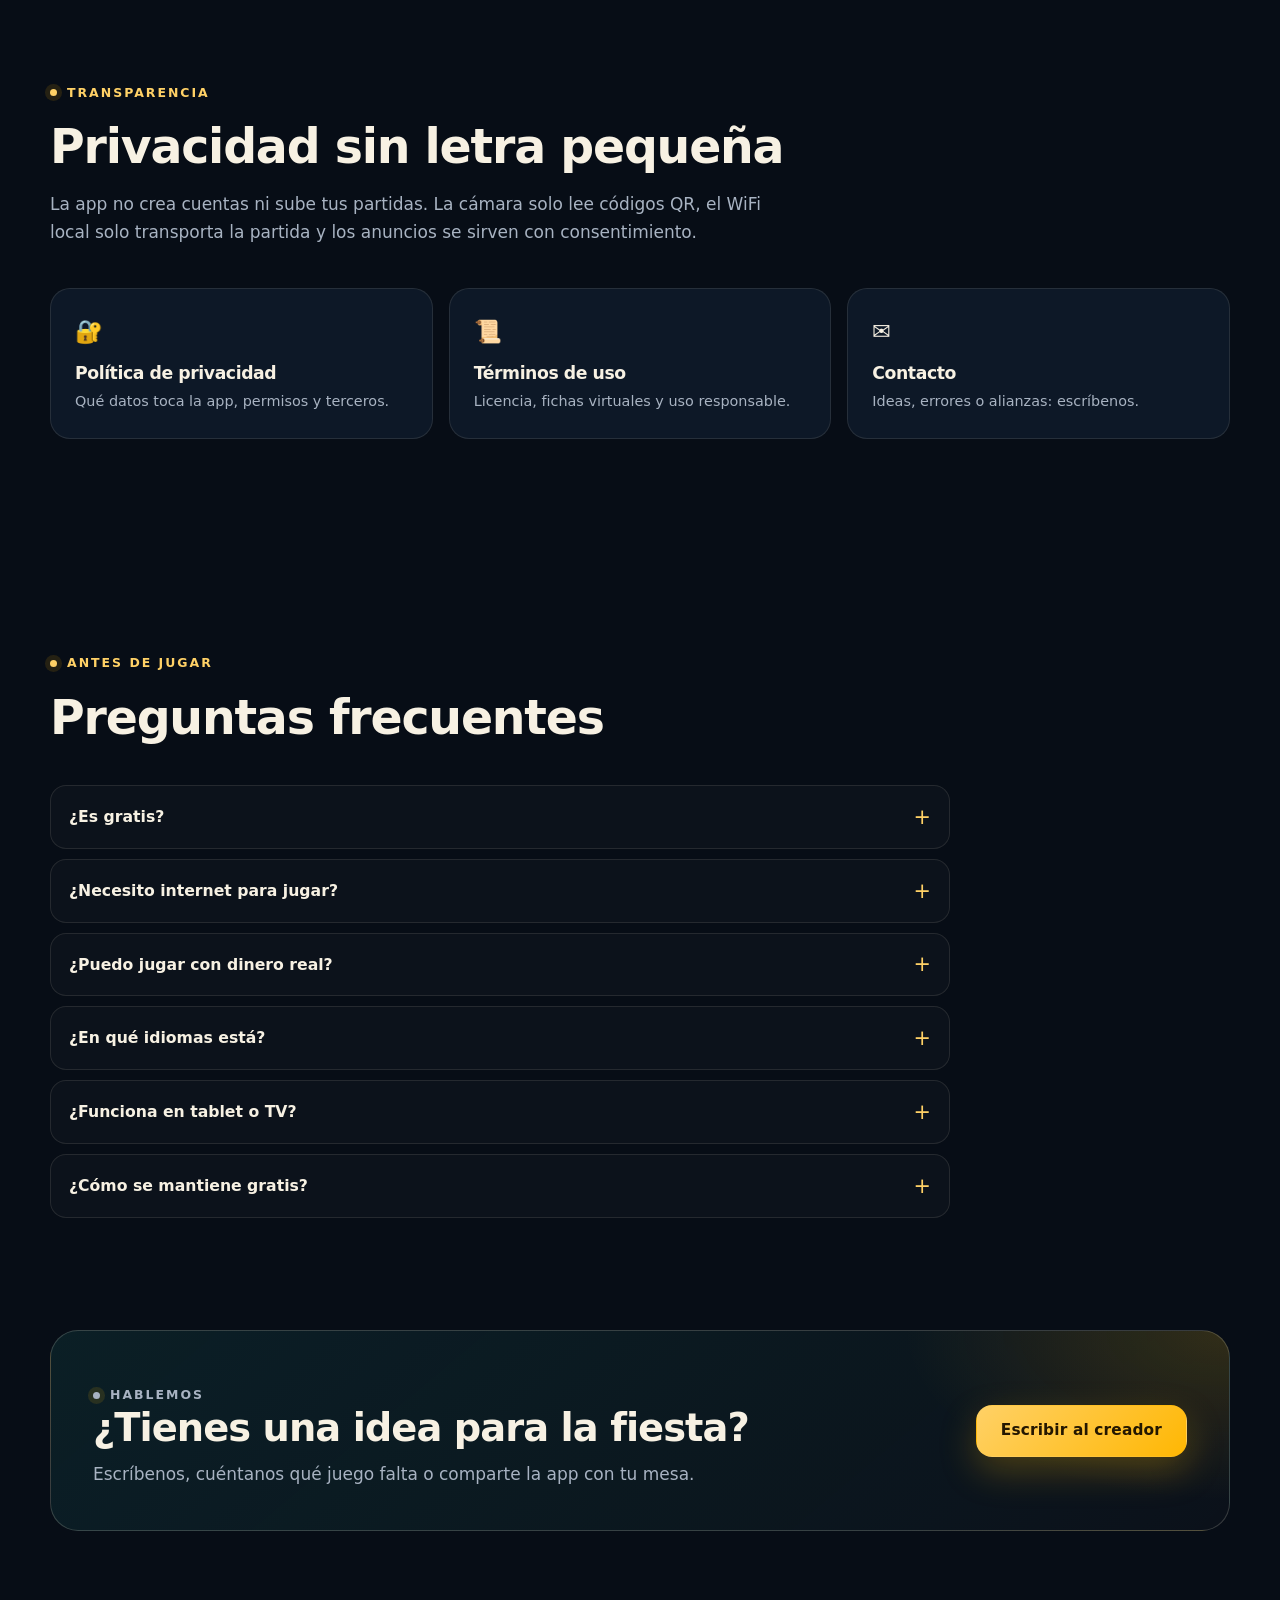
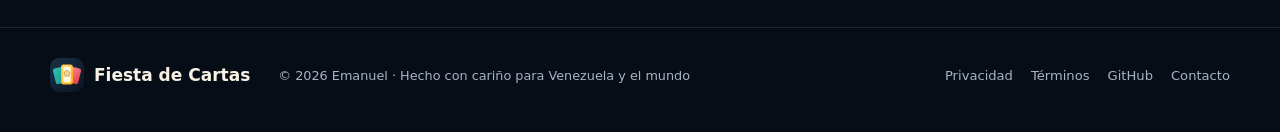
==== commit 6cf88e33: "docs: final 1.4.0 CI APK hash" ====
--- a/site/index.html
+++ b/site/index.html
@@ -231,7 +231,7 @@
           <div class="download-row"><span data-i18n="package">Paquete</span><code>com.fiestadecartas.app</code></div>
           <div class="hash">
             <span>SHA-256</span>
-            <code>B68A6E15C4C3266D86902212A4EC6796ACF43341C36B0B5EB6AE0DF7C94F4D35</code>
+            <code>FE0670DA1A6E6B686DF9905B6E49E4E0AC35BBF0BBBB4AFAB5BEDD563D7CC14D</code>
           </div>
           <p class="fineprint" data-i18n="verifyNote">Verifica el hash antes de instalar si descargas desde otro espejo.</p>
         </div>
